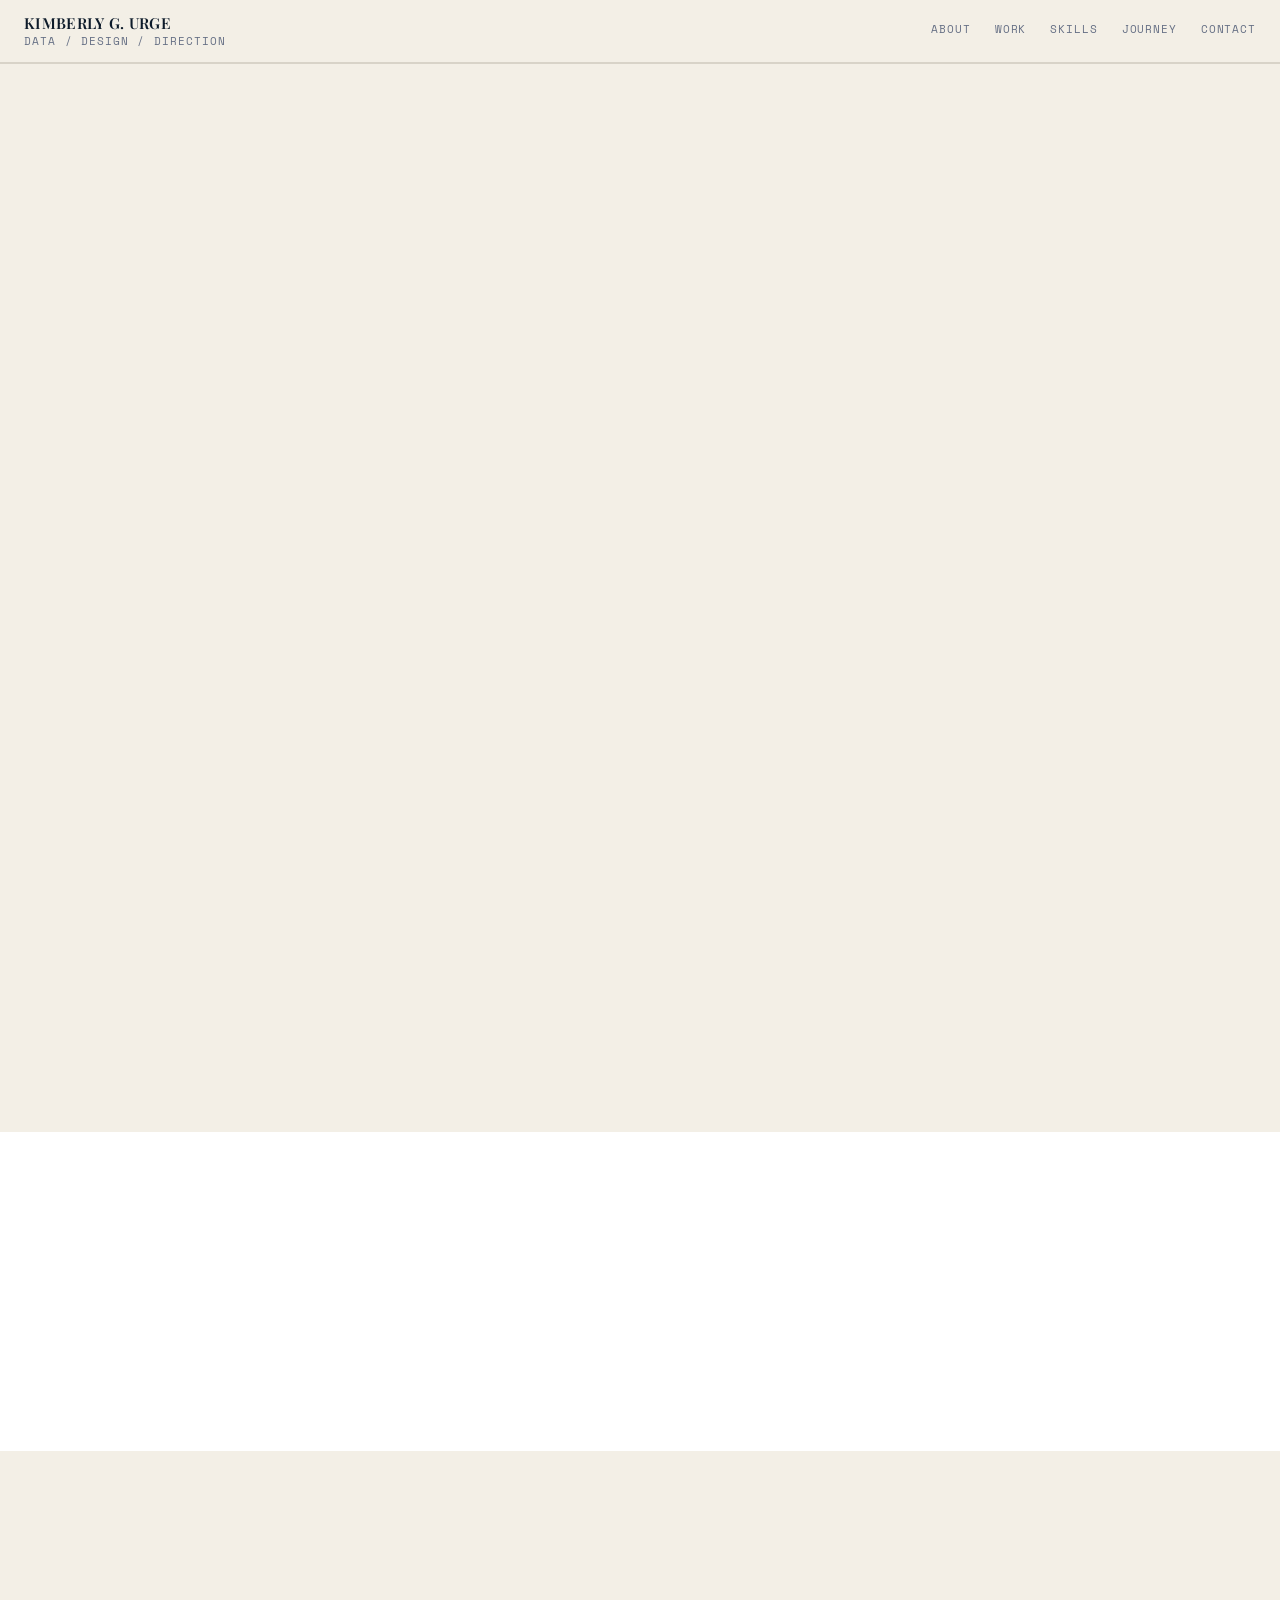
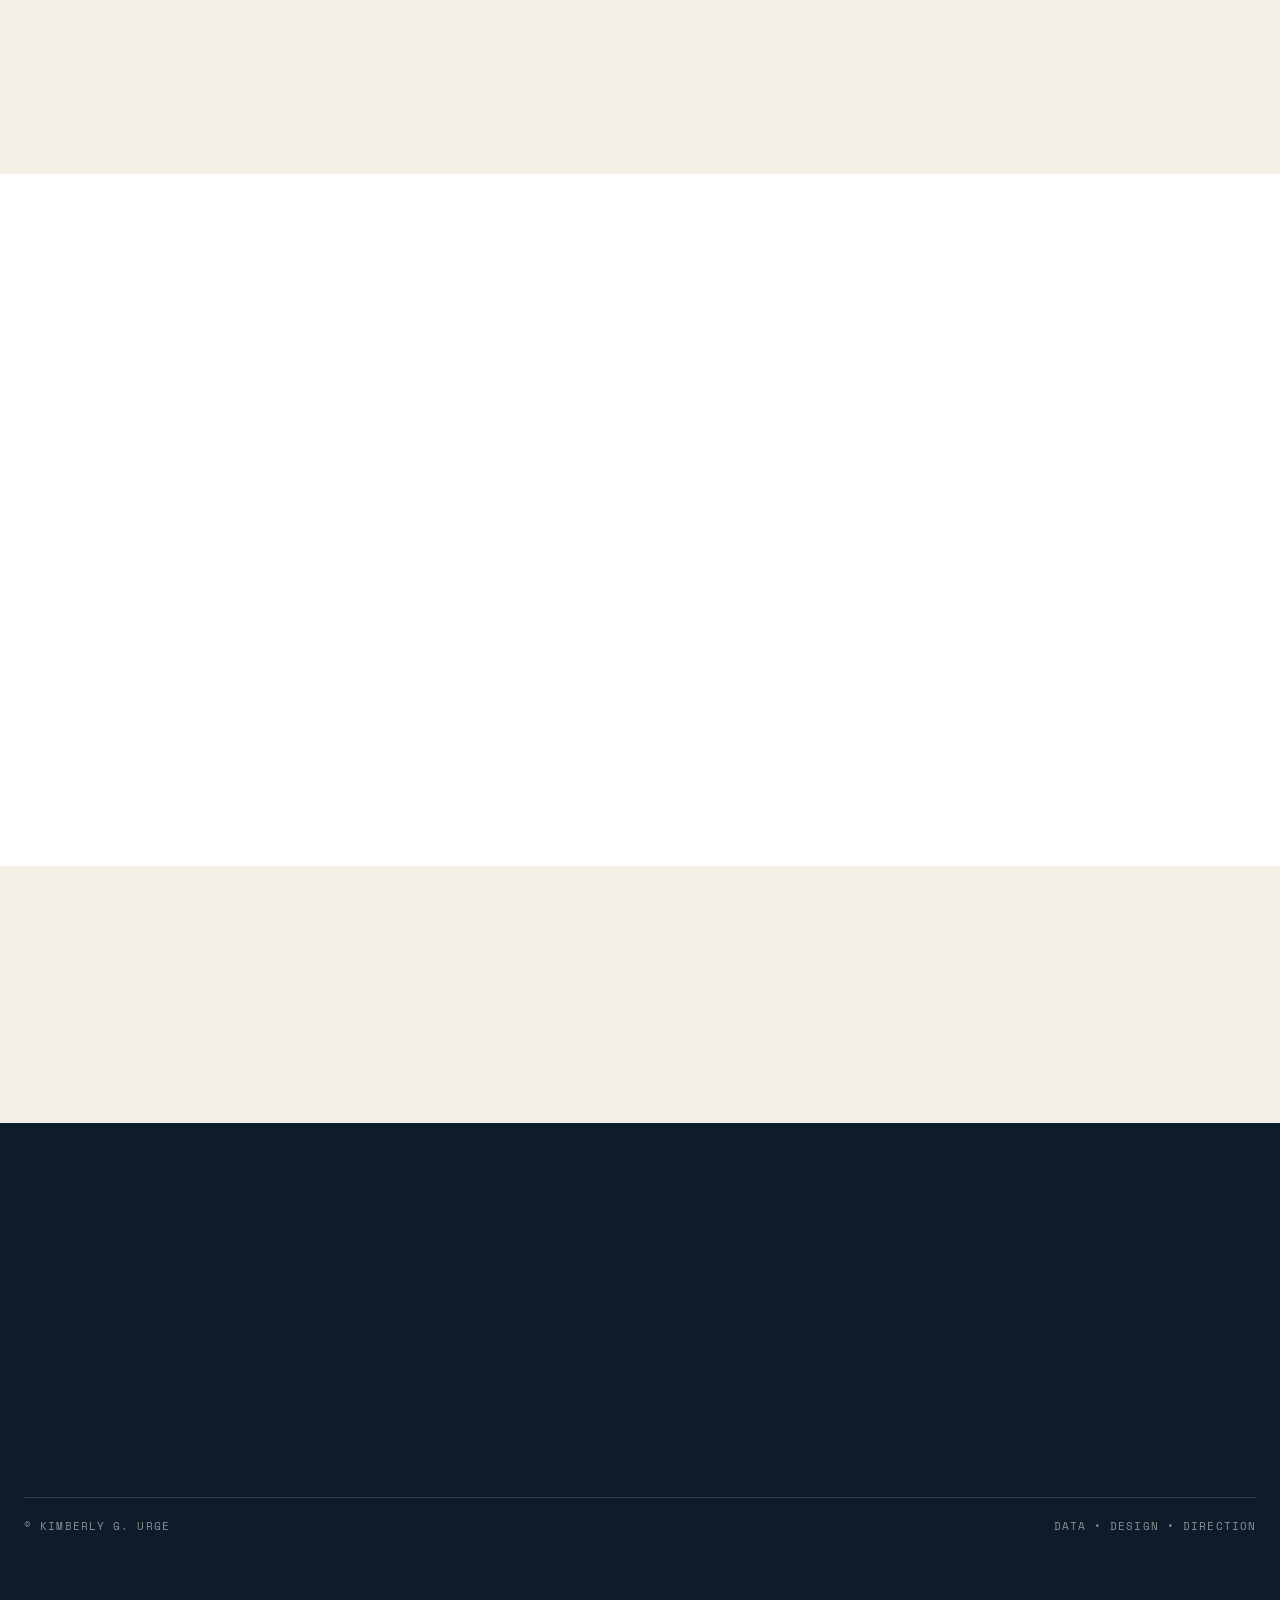
==== index.html @ e34c3b34 "more defined work" ====
<!DOCTYPE html>
<html lang="en">
<head>
<meta charset="UTF-8">
<meta name="viewport" content="width=device-width, initial-scale=1.0">
<title>Kimberly G. Urge — Data, Design & Direction</title>
<meta name="description" content="Kimberly G. Urge — BSIT, Business Analytics. Data, Design & Direction.">

<link rel="preconnect" href="https://fonts.googleapis.com">
<link rel="preconnect" href="https://fonts.gstatic.com" crossorigin>
<link href="https://fonts.googleapis.com/css2?family=Playfair+Display:ital,wght@0,400;0,500;0,600;0,700;1,500&family=Cormorant+Garamond:ital,wght@0,400;0,500;1,400&family=Inter:wght@300;400;500;600&family=Space+Mono:wght@400;700&display=swap" rel="stylesheet">

<link rel="stylesheet" href="style.css">
</head>
<body>

<a href="#main" class="skip-link">Skip to content</a>

<!-- ============ NAV ============ -->
<header class="site-header" id="siteHeader">
  <div class="header-inner">
    <a href="#hero" class="brand-block">
      <span class="brand-name">KIMBERLY G. URGE</span>
      <span class="brand-tag mono-label">DATA / DESIGN / DIRECTION</span>
    </a>

    <nav class="desktop-nav" aria-label="Primary">
      <a href="#about">ABOUT</a>
      <a href="#work">WORK</a>
      <a href="#skills">SKILLS</a>
      <a href="#journey">JOURNEY</a>
      <a href="#contact">CONTACT</a>
    </nav>

    <button class="nav-toggle" id="navToggle" aria-expanded="false" aria-controls="mobileNav" aria-label="Toggle menu">
      <span></span><span></span><span></span>
    </button>
  </div>

  <div class="mobile-nav" id="mobileNav">
    <a href="#about">About</a>
    <a href="#work">Work</a>
    <a href="#skills">Skills</a>
    <a href="#journey">Journey</a>
    <a href="#contact">Contact</a>
  </div>
</header>

<main id="main">

  <!-- ============ HERO ============ -->
  <section class="hero" id="hero">
    <div class="wrap hero-grid">
      <div class="hero-copy reveal">
        <h1 class="hero-title">
          DATA<br>
          DESIGN<br>
          &amp; DIRECTION
        </h1>
        <p class="hero-statement">
          Building insights, experiences, and solutions through data, design, and direction.
        </p>
        <div class="hero-meta">
          <span class="mono-label">BSIT / BUSINESS ANALYTICS</span>
          <span class="dot-sep">•</span>
          <span class="mono-label">2026</span>
        </div>
      </div>

      <div class="hero-photo reveal">
        <div class="photo-frame">
          <img src="https://via.placeholder.com/560x680/D8D3C8/1B365D?text=%5BYOUR+PHOTO%5D" alt="Portrait of Kimberly G. Urge">
        </div>
        <p class="caption">KIMBERLY / 4TH YEAR / 2026</p>
      </div>
    </div>
  </section>

  <!-- ============ ABOUT ============ -->
  <section class="section" id="about">
    <div class="wrap">
      <p class="section-label reveal">01 / A LITTLE ABOUT ME</p>
      <h2 class="section-title reveal">DATA ↔ DESIGN ↔ PEOPLE</h2>

      <div class="about-grid">
        <p class="statement reveal">
          I'm a fourth-year BSIT student specializing in Business Analytics —
          someone who's just as comfortable in a spreadsheet as in a design file,
          and just as comfortable presenting to a room as coordinating a team.
        </p>

        <div class="about-body reveal">
          <p>
            I enjoy working in the space between data, design, and people — pulling
            insight out of information, shaping it into something usable, and helping
            a team actually get it done. I'm not the deepest developer in the room,
            but I can understand a problem, work with the data behind it, design the
            experience around it, and help lead a team toward a solution.
          </p>
          <p>My interests span:</p>
          <ul class="interest-list">
            <li>Data Analytics</li>
            <li>Business Intelligence</li>
            <li>Data Visualization</li>
            <li>UI/UX</li>
            <li>Information Systems</li>
            <li>GIS</li>
            <li>Research</li>
            <li>Presentations</li>
            <li>Documentation</li>
            <li>Team Leadership</li>
            <li>Project Coordination</li>
          </ul>
        </div>
      </div>
    </div>
  </section>

  <!-- ============ APPROACH — HORIZONTAL ROAD ============ -->
  <section class="section section--tint" id="approach">
    <div class="wrap">
      <p class="section-label reveal">MY APPROACH</p>
      <h2 class="section-title section-title--sm reveal">HOW A PROJECT MOVES FORWARD</h2>

      <ol class="road reveal" aria-label="My approach, from data to direction">
        <li class="road-node">
          <span class="road-dot"></span>
          <span class="road-label mono-label">DATA</span>
        </li>
        <li class="road-node">
          <span class="road-dot"></span>
          <span class="road-label mono-label">ANALYZE</span>
        </li>
        <li class="road-node">
          <span class="road-dot"></span>
          <span class="road-label mono-label">DESIGN</span>
        </li>
        <li class="road-node">
          <span class="road-dot"></span>
          <span class="road-label mono-label">COMMUNICATE</span>
        </li>
        <li class="road-node">
          <span class="road-dot"></span>
          <span class="road-label mono-label">DIRECTION</span>
        </li>
      </ol>
    </div>
  </section>

  <!-- ============ SELECTED WORK ============ -->
  <section class="section" id="work">
    <div class="wrap">
      <p class="section-label reveal">02 / SELECTED WORK</p>
      <h2 class="section-title reveal">RECENT PROJECTS</h2>

      <div class="project-grid" id="projectGrid">
        <!-- populated by script.js -->
      </div>

      <div class="see-more-wrap reveal">
        <button class="text-btn" id="seeMoreBtn" type="button">SEE MORE WORK →</button>
      </div>
    </div>
  </section>

  <!-- ============ SKILLS ============ -->
  <section class="section section--tint" id="skills">
    <div class="wrap">
      <p class="section-label reveal">03 / CAPABILITIES</p>
      <h2 class="section-title reveal">WHAT I BRING TO A PROJECT</h2>

      <div class="skills-grid">
        <div class="skill-col reveal">
          <h4>DATA ANALYTICS</h4><hr>
          <ul>
            <li>Data Analysis</li><li>Data Cleaning</li><li>Data Visualization</li>
            <li>Business Intelligence</li><li>Dashboard Development</li>
            <li>Exploratory Data Analysis</li><li>Data Interpretation</li>
            <li>Excel / Google Sheets</li><li>Power BI</li><li>Python</li><li>SQL</li>
            <li>Basic Statistical Analysis</li>
          </ul>
        </div>

        <div class="skill-col reveal">
          <h4>UI / UX</h4><hr>
          <ul>
            <li>Wireframing</li><li>Prototyping</li><li>User Flows</li>
            <li>Information Architecture</li><li>Interface Design</li>
            <li>Figma</li><li>Usability Thinking</li><li>Dashboard / UI Design</li>
          </ul>
        </div>

        <div class="skill-col reveal">
          <h4>DOCUMENTATION &amp; PRESENTATION</h4><hr>
          <ul>
            <li>Technical Documentation</li><li>Research Documentation</li>
            <li>Project Documentation</li><li>Academic Papers</li>
            <li>Presentation Design</li><li>Data Storytelling</li>
            <li>Report Preparation</li><li>Technical Writing</li>
          </ul>
        </div>

        <div class="skill-col reveal">
          <h4>LEADERSHIP &amp; COLLABORATION</h4><hr>
          <ul>
            <li>Team Leadership</li><li>Project Coordination</li>
            <li>Task Management</li><li>Team Communication</li>
            <li>Collaboration</li><li>Adaptability</li>
            <li>Problem Solving</li><li>Stakeholder Communication</li>
          </ul>
        </div>

        <div class="skill-col reveal">
          <h4>DEVELOPMENT</h4><hr>
          <ul>
            <li>HTML</li><li>CSS</li><li>JavaScript</li>
            <li>Java</li><li>PHP</li><li>MySQL</li><li>Git</li>
          </ul>
        </div>
      </div>
    </div>
  </section>

  <!-- ============ JOURNEY ============ -->
  <section class="section" id="journey">
    <div class="wrap">
      <p class="section-label reveal">04 / JOURNEY</p>
      <h2 class="section-title reveal">HOW I GOT HERE</h2>

      <ol class="timeline" id="timelineList">
        <!-- populated by script.js, most recent first -->
      </ol>
    </div>
  </section>

  <!-- ============ CONTACT ============ -->
  <section class="section section--navy" id="contact">
    <div class="wrap contact-wrap">
      <h2 class="contact-title reveal">LET'S TURN IDEAS<br>INTO SOMETHING USEFUL.</h2>

      <div class="contact-grid reveal">
        <div>
          <p class="contact-name">KIMBERLY G. URGE</p>
          <p class="mono-label">BSIT — BUSINESS ANALYTICS</p>
        </div>
        <div class="contact-links">
          <a href="mailto:[EMAIL]">EMAIL →</a>
          <a href="[GITHUB URL]">GITHUB →</a>
          <a href="[LINKEDIN URL]">LINKEDIN →</a>
        </div>
      </div>

      <div class="footer-bottom">
        <p class="mono-label">© <span id="year"></span> KIMBERLY G. URGE</p>
        <p class="mono-label">DATA • DESIGN • DIRECTION</p>
      </div>
    </div>
  </section>

</main>

<!-- ============ PROJECT CAROUSEL OVERLAY ============ -->
<div class="overlay" id="carouselOverlay" aria-hidden="true">
  <div class="overlay-panel carousel-panel" role="dialog" aria-modal="true" aria-label="More projects">
    <button class="overlay-close" id="carouselClose" aria-label="Close">✕</button>

    <p class="mono-label carousel-index" id="carouselIndex">01 / 01</p>

    <div class="carousel-image">
      <img id="carouselImg" src="" alt="">
    </div>

    <div class="carousel-info">
      <p class="mono-label" id="carouselYear"></p>
      <h3 id="carouselTitle"></h3>
      <p class="project-cat" id="carouselCat"></p>
      <p class="project-desc" id="carouselDesc"></p>
      <button class="text-btn" id="carouselDetailsBtn" type="button">VIEW DETAILS →</button>
    </div>

    <div class="carousel-nav">
      <button id="carouselPrev" aria-label="Previous project">←</button>
      <button id="carouselNext" aria-label="Next project">→</button>
    </div>
  </div>
</div>

<!-- ============ PROJECT DETAIL MODAL ============ -->
<div class="overlay" id="projectModal" aria-hidden="true">
  <div class="overlay-panel modal-panel" role="dialog" aria-modal="true" aria-labelledby="modalTitle">
    <button class="overlay-close" id="modalClose" aria-label="Close">✕</button>

    <div class="modal-media">
      <img id="modalImg" src="" alt="">
    </div>

    <div class="modal-body">
      <p class="mono-label" id="modalMeta"></p>
      <h3 id="modalTitle"></h3>
      <p class="project-cat" id="modalCat"></p>

      <div class="modal-section">
        <p class="mono-label">OVERVIEW</p>
        <p id="modalOverview"></p>
      </div>
      <div class="modal-section">
        <p class="mono-label">MY ROLE</p>
        <p id="modalRole"></p>
      </div>
      <div class="modal-section">
        <p class="mono-label">PROBLEM</p>
        <p id="modalProblem"></p>
      </div>
      <div class="modal-section">
        <p class="mono-label">APPROACH</p>
        <p id="modalApproach"></p>
      </div>
      <div class="modal-section">
        <p class="mono-label">TOOLS</p>
        <p id="modalTools"></p>
      </div>
      <div class="modal-section">
        <p class="mono-label">OUTPUT</p>
        <p id="modalOutput"></p>
      </div>
      <div class="modal-section">
        <p class="mono-label">LEARNINGS</p>
        <p id="modalLearning"></p>
      </div>
    </div>
  </div>
</div>

<script src="script.js"></script>
</body>
</html>
---- style.css ----
/* =========================================================
   Kimberly G. Urge — Data, Design & Direction
   Contained editorial layout — max-width, no full-bleed
   ========================================================= */

:root {
  --cream: #F3EFE6;
  --navy: #0D1B2A;
  --navy-2: #1B365D;
  --gray: #667085;
  --white: #FFFFFF;
  --border: #D8D3C8;

  --maxw: 1280px;

  --font-display: "Playfair Display", serif;
  --font-serif: "Cormorant Garamond", serif;
  --font-body: "Inter", sans-serif;
  --font-mono: "Space Mono", monospace;
}

* { box-sizing: border-box; margin: 0; padding: 0; }
html { scroll-behavior: smooth; }
body {
  background: var(--cream);
  color: var(--navy);
  font-family: var(--font-body);
  font-weight: 300;
  line-height: 1.6;
  overflow-x: hidden; /* safety net against any accidental overflow */
}
img { max-width: 100%; display: block; }
a { color: inherit; text-decoration: none; }
ul, ol { list-style: none; }
button { font-family: inherit; cursor: pointer; background: none; border: none; color: inherit; }

.wrap {
  max-width: var(--maxw);
  margin: 0 auto;
  padding: 0 1.5rem;
}

.skip-link {
  position: absolute; left: -999px; top: 0;
  background: var(--navy); color: var(--cream);
  padding: 10px 16px; z-index: 300; font-family: var(--font-mono); font-size: 12px;
}
.skip-link:focus { left: 16px; top: 16px; }

.mono-label {
  font-family: var(--font-mono);
  font-size: 11px;
  letter-spacing: 0.1em;
  text-transform: uppercase;
  color: var(--gray);
}

/* ---------- Header ---------- */
.site-header {
  position: sticky; top: 0; z-index: 100;
  background: rgba(243, 239, 230, 0.9);
  backdrop-filter: blur(6px);
  border-bottom: 1px solid var(--border);
}
.header-inner {
  max-width: var(--maxw); margin: 0 auto;
  display: flex; align-items: center; justify-content: space-between;
  padding: 0.9rem 1.5rem;
}
.brand-block { display: flex; flex-direction: column; line-height: 1.2; }
.brand-name { font-family: var(--font-display); font-weight: 600; font-size: 0.95rem; letter-spacing: 0.02em; }
.brand-tag { margin-top: 2px; }

.desktop-nav { display: none; gap: 1.5rem; }
.desktop-nav a {
  font-family: var(--font-mono); font-size: 11px;
  text-transform: uppercase; letter-spacing: 0.08em;
  color: var(--gray); position: relative; padding-bottom: 2px;
}
.desktop-nav a:hover { color: var(--navy); }
.desktop-nav a::after {
  content: ""; position: absolute; left: 0; bottom: -3px;
  width: 0; height: 1px; background: var(--navy-2);
  transition: width 250ms ease;
}
.desktop-nav a:hover::after { width: 100%; }

.nav-toggle {
  width: 28px; height: 20px;
  display: flex; flex-direction: column; justify-content: space-between;
}
.nav-toggle span {
  display: block; width: 100%; height: 1px; background: var(--navy);
  transition: transform 300ms ease, opacity 300ms ease;
}
.nav-toggle[aria-expanded="true"] span:nth-child(1) { transform: translateY(9px) rotate(45deg); }
.nav-toggle[aria-expanded="true"] span:nth-child(2) { opacity: 0; }
.nav-toggle[aria-expanded="true"] span:nth-child(3) { transform: translateY(-9px) rotate(-45deg); }

.mobile-nav {
  max-height: 0; overflow: hidden;
  transition: max-height 300ms ease;
  border-top: 1px solid var(--border);
}
.mobile-nav.is-open { max-height: 300px; }
.mobile-nav a {
  display: block; padding: 0.8rem 1.5rem;
  font-family: var(--font-mono); font-size: 12px;
  text-transform: uppercase; letter-spacing: 0.08em;
  border-bottom: 1px solid var(--border);
  color: var(--navy-2);
}
@media (min-width: 860px) {
  .desktop-nav { display: flex; }
  .nav-toggle { display: none; }
}

/* ---------- Hero (contained, not full-viewport) ---------- */
.hero { padding: 4rem 0 3rem; }
.hero-grid {
  display: grid; grid-template-columns: 1fr; gap: 2.5rem; align-items: center;
}
.hero-title {
  font-family: var(--font-display); font-weight: 700;
  font-size: clamp(2.5rem, 7vw, 4.25rem);
  line-height: 1.02; text-transform: uppercase;
}
.hero-statement {
  font-family: var(--font-serif); font-style: italic; color: var(--navy-2);
  font-size: clamp(1.1rem, 2.2vw, 1.4rem);
  max-width: 34rem; margin: 1.5rem 0 1.5rem;
}
.hero-meta { display: flex; align-items: center; gap: 0.6rem; }
.dot-sep { color: var(--border); }

.hero-photo { justify-self: center; }
.photo-frame {
  border: 1px solid var(--border);
  aspect-ratio: 4/5; max-width: 280px; overflow: hidden; background: var(--white);
}
.photo-frame img { width: 100%; height: 100%; object-fit: cover; filter: grayscale(80%) contrast(1.05); }
.caption {
  font-family: var(--font-mono); font-size: 10px; letter-spacing: 0.08em;
  text-transform: uppercase; color: var(--gray); margin-top: 0.5rem; text-align: center;
}
@media (min-width: 860px) {
  .hero-grid { grid-template-columns: 1.5fr 1fr; }
}

/* ---------- Section shell (contained) ---------- */
.section { padding: 4.5rem 0; }
.section--tint { background: var(--white); }
.section--navy { background: var(--navy); color: var(--cream); }
.section--navy .mono-label { color: rgba(243,239,230,0.55); }

.section-label { font-family: var(--font-mono); font-size: 11px; letter-spacing: 0.1em; color: var(--navy-2); text-transform: uppercase; margin-bottom: 0.75rem; }
.section-title {
  font-family: var(--font-display); font-weight: 700;
  font-size: clamp(1.75rem, 3.6vw, 2.5rem); text-transform: uppercase; line-height: 1.1;
  margin-bottom: 2.5rem;
}
.section-title--sm { margin-bottom: 3.5rem; }

/* ---------- About ---------- */
.about-grid { display: grid; grid-template-columns: 1fr; gap: 2.5rem; }
.statement {
  font-family: var(--font-serif); font-style: italic; color: var(--navy-2);
  font-size: clamp(1.15rem, 2.4vw, 1.5rem); line-height: 1.4;
}
.about-body p { font-size: 0.95rem; margin-bottom: 1rem; color: var(--navy); }
.interest-list { display: grid; grid-template-columns: 1fr 1fr; gap: 0.4rem 1rem; margin-top: 0.5rem; }
.interest-list li { font-size: 0.88rem; position: relative; padding-left: 1rem; }
.interest-list li::before { content: "—"; position: absolute; left: 0; color: var(--navy-2); }
@media (min-width: 860px) { .about-grid { grid-template-columns: 1fr 1fr; gap: 3.5rem; } }

/* ---------- Approach: horizontal road ---------- */
.road {
  position: relative;
  display: flex;
  justify-content: space-between;
  gap: 0.5rem;
}
.road::before {
  content: "";
  position: absolute;
  top: 9px; left: 0; right: 0;
  height: 1px;
  background: var(--border);
}
.road-node {
  position: relative;
  z-index: 1;
  display: flex;
  flex-direction: column;
  align-items: center;
  gap: 0.6rem;
  flex: 1;
  text-align: center;
}
.road-dot {
  width: 18px; height: 18px; border-radius: 50%;
  background: var(--white);
  border: 1px solid var(--navy-2);
}
.road-label { white-space: nowrap; }

@media (max-width: 700px) {
  .road { flex-direction: column; align-items: flex-start; gap: 1.5rem; }
  .road::before { top: 0; bottom: 0; left: 9px; right: auto; width: 1px; height: auto; }
  .road-node { flex-direction: row; align-items: center; text-align: left; }
}

/* ---------- Projects ---------- */
.project-grid { display: grid; grid-template-columns: 1fr; gap: 2.25rem; }
.project-card { cursor: pointer; border: none; text-align: left; }
.project-image { display: block; overflow: hidden; border: 1px solid var(--border); background: var(--white); aspect-ratio: 4/3; }
.project-image img { width: 100%; height: 100%; object-fit: cover; transition: transform 450ms ease; filter: grayscale(15%); }
.project-card:hover .project-image img { transform: scale(1.03); }
.project-info { padding-top: 0.9rem; }
.project-info h3 { font-family: var(--font-display); font-size: 1.25rem; text-transform: uppercase; margin: 0.3rem 0 0.15rem; }
.project-cat { font-family: var(--font-mono); font-size: 10.5px; color: var(--navy-2); text-transform: uppercase; letter-spacing: 0.06em; }
.project-desc { font-size: 0.85rem; color: var(--gray); margin: 0.4rem 0; }
.project-role { font-size: 0.8rem; color: var(--gray); }

.text-btn {
  font-family: var(--font-mono); font-size: 12px; text-transform: uppercase; letter-spacing: 0.08em;
  border-bottom: 1px solid var(--navy-2); padding-bottom: 3px;
}
.section--navy .text-btn { border-color: var(--cream); }
.see-more-wrap { margin-top: 2.5rem; text-align: center; }

@media (min-width: 700px) { .project-grid { grid-template-columns: 1fr 1fr; } }
@media (min-width: 1050px) { .project-grid { grid-template-columns: repeat(4, 1fr); } }

/* ---------- Skills ---------- */
.skills-grid { display: grid; grid-template-columns: 1fr; gap: 2.25rem; }
.skill-col h4 { font-family: var(--font-mono); font-size: 11.5px; letter-spacing: 0.1em; color: var(--navy-2); margin-bottom: 0.5rem; }
.skill-col hr { border: none; border-top: 1px solid var(--border); margin-bottom: 0.9rem; }
.skill-col li { padding: 0.3rem 0; font-size: 0.9rem; }
@media (min-width: 700px) { .skills-grid { grid-template-columns: 1fr 1fr; } }
@media (min-width: 1050px) { .skills-grid { grid-template-columns: repeat(5, 1fr); } }

/* ---------- Journey timeline ---------- */
.timeline { display: flex; flex-direction: column; }
.timeline-item {
  display: grid; grid-template-columns: 70px 90px 1fr;
  gap: 1rem; align-items: baseline;
  padding: 1.1rem 0; border-bottom: 1px solid var(--border);
}
.timeline-item h4 { font-family: var(--font-display); font-size: 1.05rem; text-transform: uppercase; }
.timeline-item p.role-desc { color: var(--gray); font-size: 0.85rem; margin-top: 0.15rem; }
@media (max-width: 560px) {
  .timeline-item { grid-template-columns: 1fr; gap: 0.25rem; }
}

/* ---------- Contact ---------- */
.contact-wrap { padding-top: 1rem; padding-bottom: 1rem; }
.contact-title {
  font-family: var(--font-display); font-weight: 700;
  font-size: clamp(1.9rem, 5vw, 3.25rem); text-transform: uppercase; line-height: 1.05;
  margin-bottom: 2.5rem;
}
.contact-grid { display: grid; grid-template-columns: 1fr; gap: 1.75rem; margin-bottom: 3rem; }
.contact-name { font-family: var(--font-serif); font-style: italic; font-size: 1.35rem; }
.contact-links { display: flex; flex-direction: column; gap: 0.6rem; font-family: var(--font-mono); font-size: 0.9rem; text-transform: uppercase; letter-spacing: 0.05em; }
.contact-links a:hover { opacity: 0.75; }
.footer-bottom { display: flex; flex-wrap: wrap; justify-content: space-between; gap: 0.5rem; padding-top: 1.25rem; border-top: 1px solid rgba(243,239,230,0.15); }
@media (min-width: 700px) { .contact-grid { grid-template-columns: 1fr 1fr; align-items: end; } }

/* ---------- Overlays (carousel + modal) ---------- */
.overlay {
  position: fixed; inset: 0; z-index: 200;
  background: rgba(13, 27, 42, 0.72);
  display: flex; align-items: center; justify-content: center;
  padding: 1.5rem;
  opacity: 0; pointer-events: none;
  transition: opacity 250ms ease;
}
.overlay.is-open { opacity: 1; pointer-events: auto; }

.overlay-panel {
  background: var(--cream);
  border: 1px solid var(--border);
  max-width: 780px; width: 100%;
  max-height: 90vh; overflow-y: auto;
  position: relative;
  padding: 2.5rem 2rem 2rem;
}
.overlay-close {
  position: absolute; top: 1rem; right: 1rem;
  width: 32px; height: 32px;
  font-size: 14px; color: var(--navy);
  border: 1px solid var(--border); border-radius: 50%;
}

/* Carousel */
.carousel-index { text-align: center; margin-bottom: 1rem; }
.carousel-image { border: 1px solid var(--border); aspect-ratio: 16/10; overflow: hidden; margin-bottom: 1.25rem; }
.carousel-image img { width: 100%; height: 100%; object-fit: cover; }
.carousel-info h3 { font-family: var(--font-display); font-size: 1.5rem; text-transform: uppercase; margin: 0.4rem 0 0.2rem; }
.carousel-nav { display: flex; justify-content: space-between; margin-top: 1.5rem; }
.carousel-nav button { font-size: 1.25rem; color: var(--navy-2); width: 40px; height: 40px; border: 1px solid var(--border); border-radius: 50%; }
.carousel-nav button:hover { background: var(--white); }

/* Project detail modal */
.modal-media { border: 1px solid var(--border); aspect-ratio: 16/9; overflow: hidden; margin-bottom: 1.5rem; }
.modal-media img { width: 100%; height: 100%; object-fit: cover; }
.modal-body h3 { font-family: var(--font-display); font-size: 1.75rem; text-transform: uppercase; margin: 0.4rem 0 0.2rem; }
.modal-section { margin-top: 1.25rem; padding-top: 1rem; border-top: 1px solid var(--border); }
.modal-section p:last-child { font-size: 0.92rem; margin-top: 0.35rem; color: var(--navy); }

/* ---------- Reveal animation ---------- */
.reveal { opacity: 0; transform: translateY(16px); transition: opacity 600ms ease, transform 600ms ease; }
.reveal.is-visible { opacity: 1; transform: translateY(0); }

@media (prefers-reduced-motion: reduce) {
  html { scroll-behavior: auto; }
  .reveal { opacity: 1; transform: none; transition: none; }
}
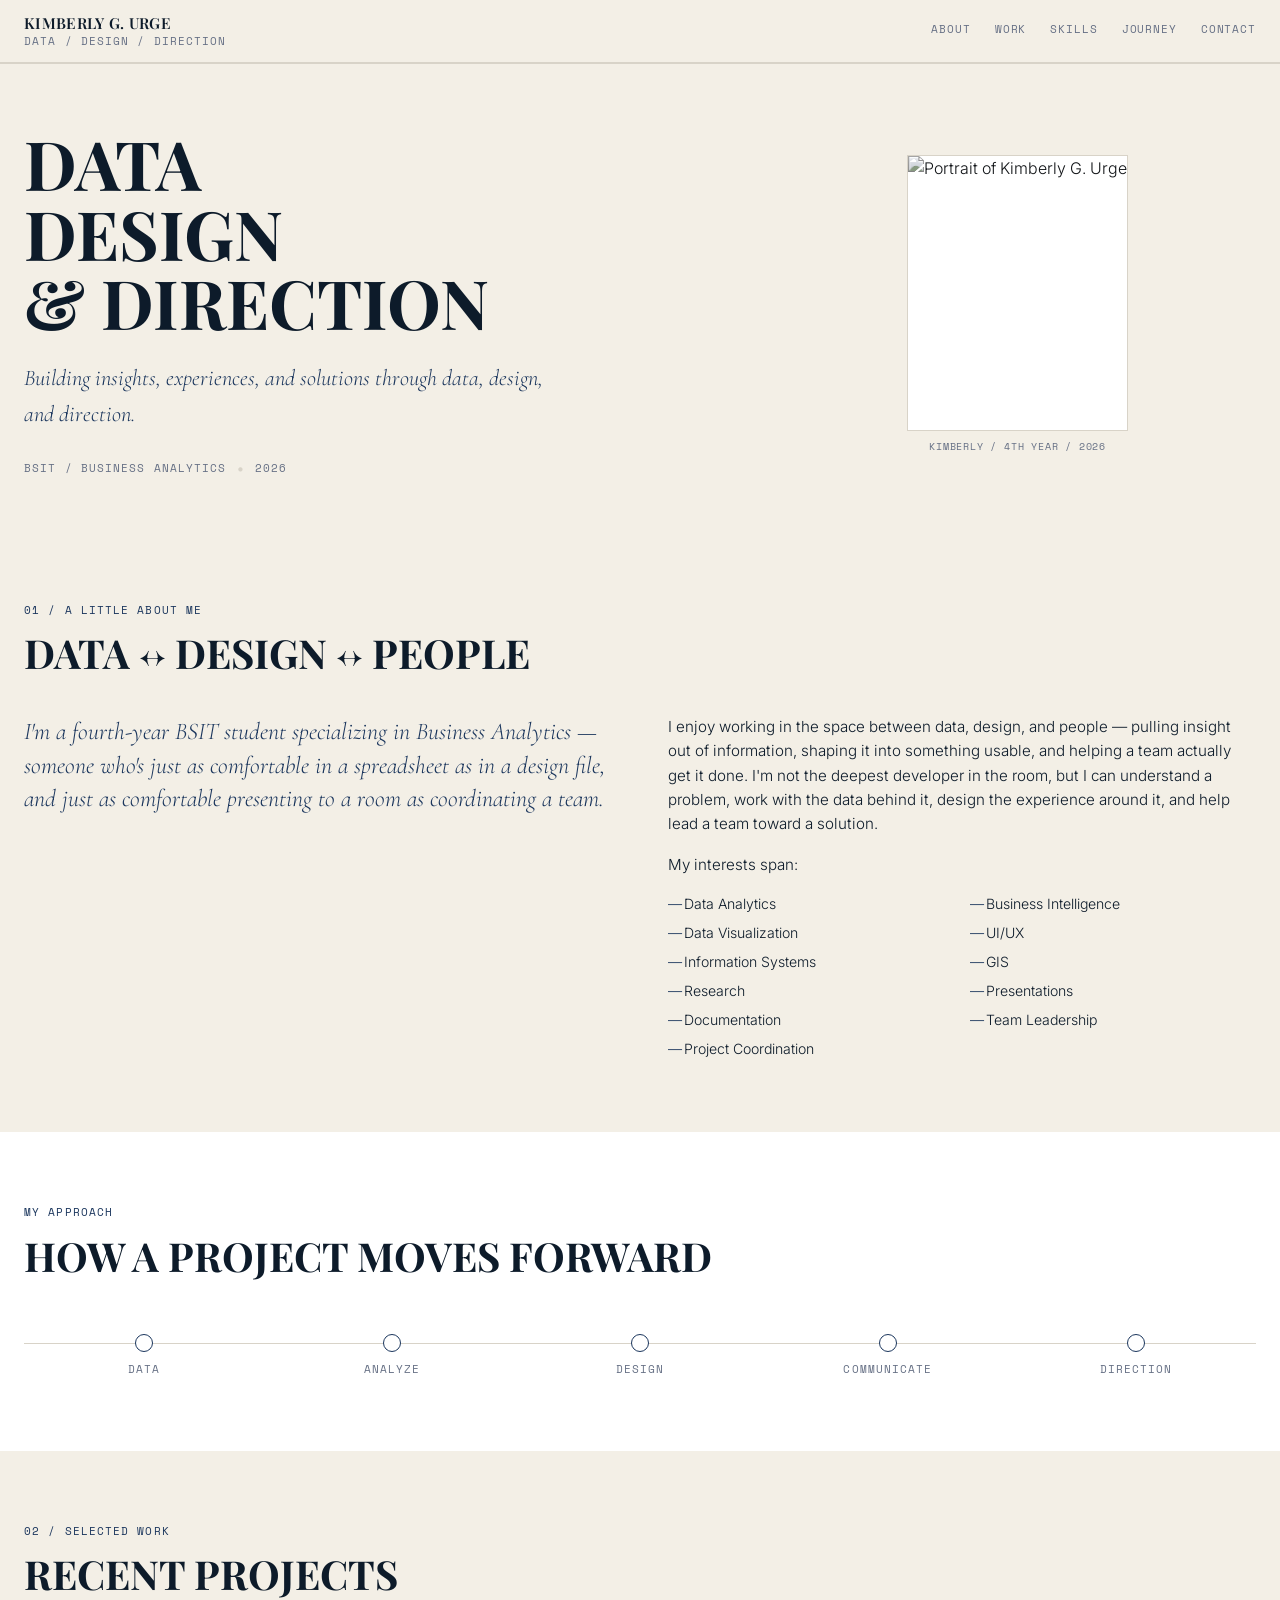
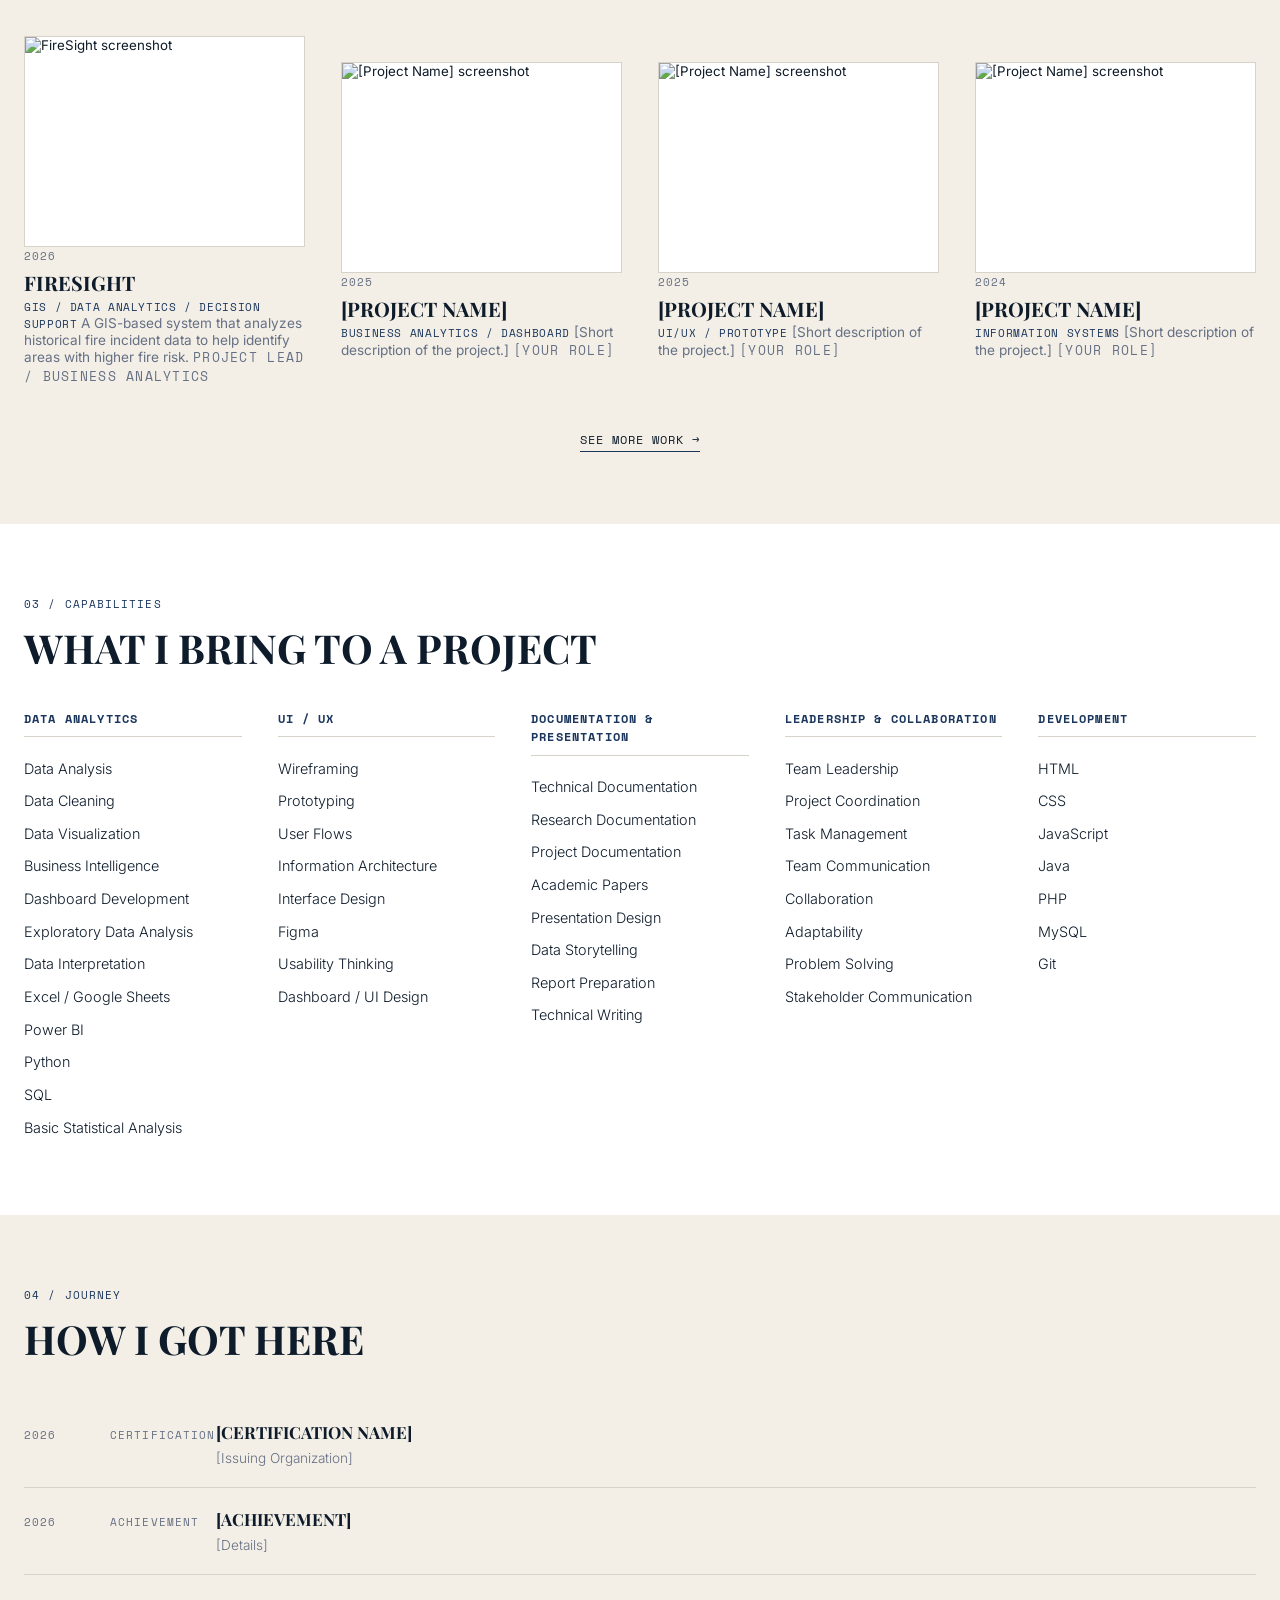
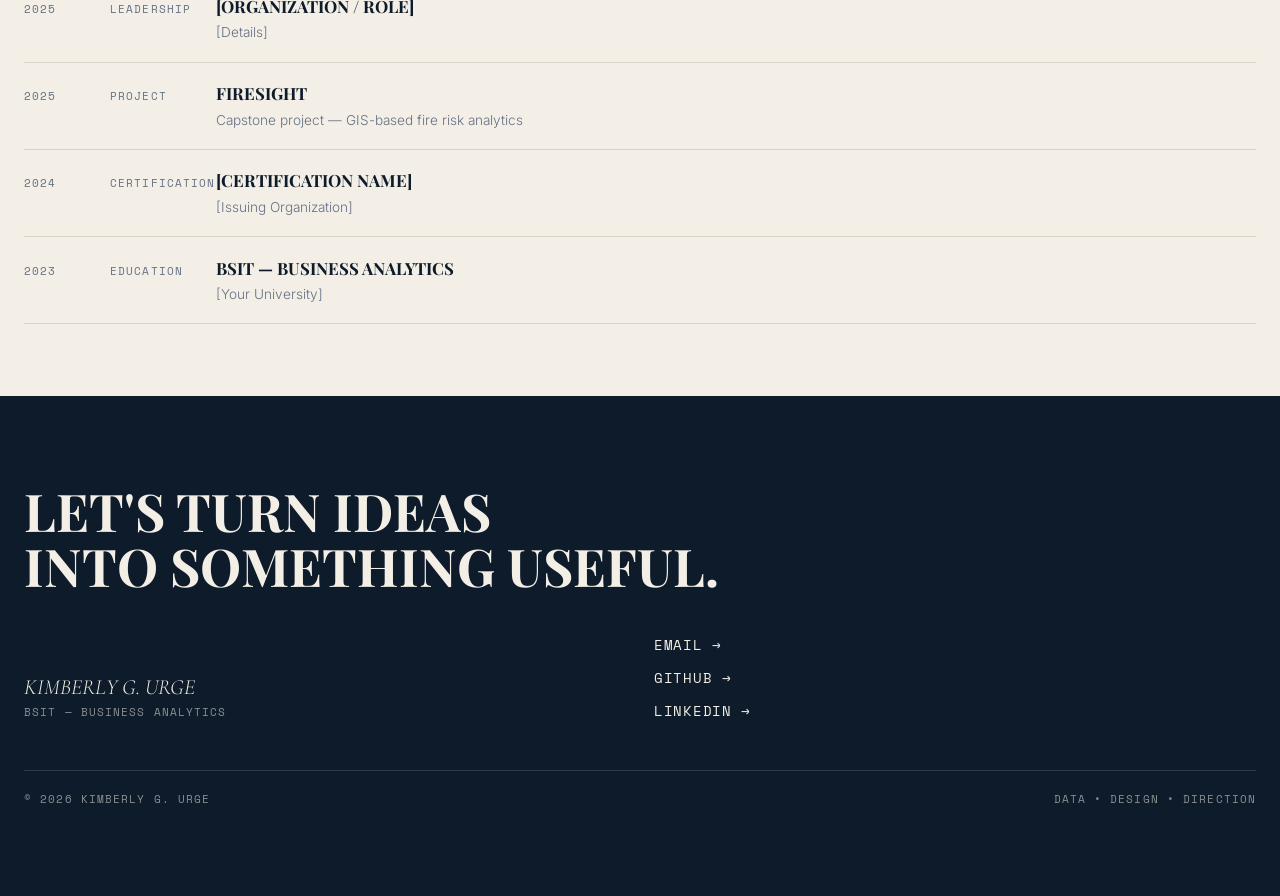
==== commit 61d80e00: "more defined work" ====
--- a/index.html
+++ b/index.html
@@ -244,9 +244,9 @@
           <p class="mono-label">BSIT — BUSINESS ANALYTICS</p>
         </div>
         <div class="contact-links">
-          <a href="mailto:[EMAIL]">EMAIL →</a>
-          <a href="[GITHUB URL]">GITHUB →</a>
-          <a href="[LINKEDIN URL]">LINKEDIN →</a>
+          <a href="mailto:kimberlyurgeee@gmail.com">EMAIL →</a>
+          <a href="https://github.com/kimeyahguia">GITHUB →</a>
+          <a href="www.linkedin.com/in/kimberly-urge">LINKEDIN →</a>
         </div>
       </div>
 
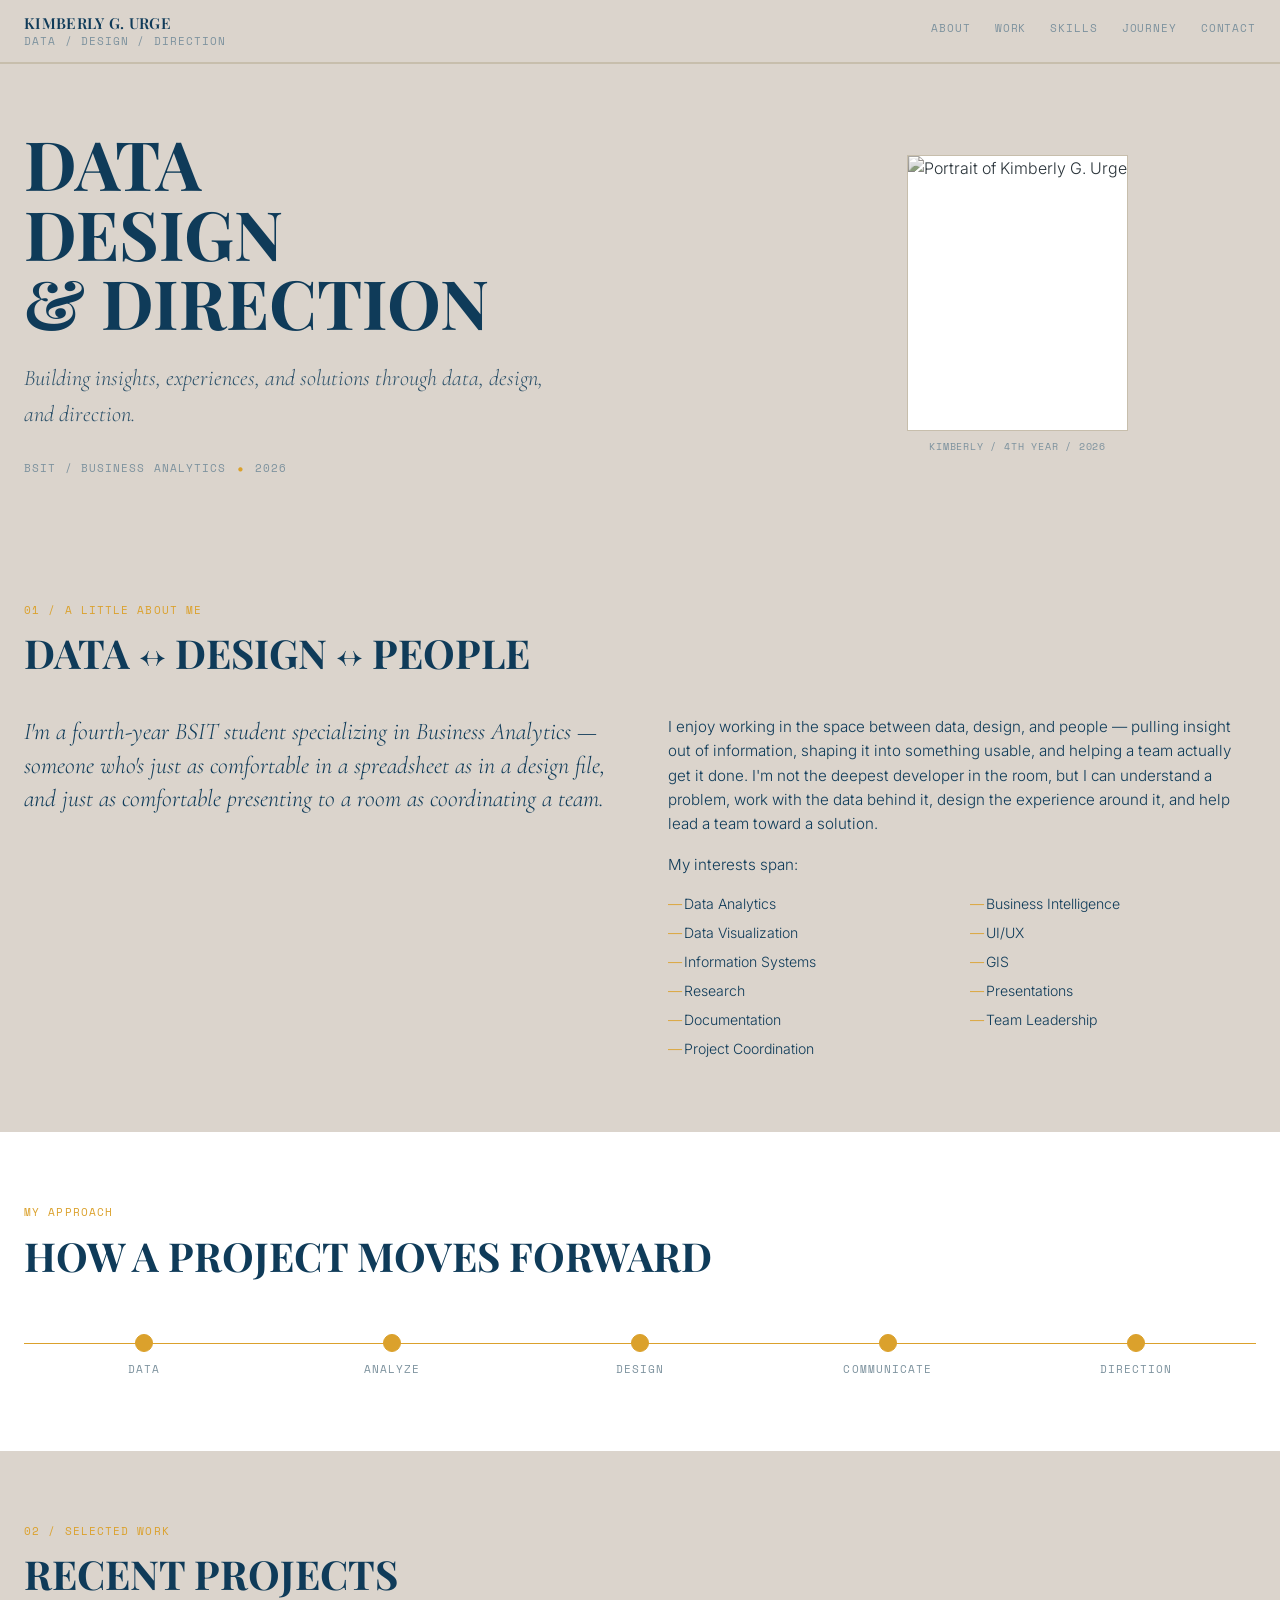
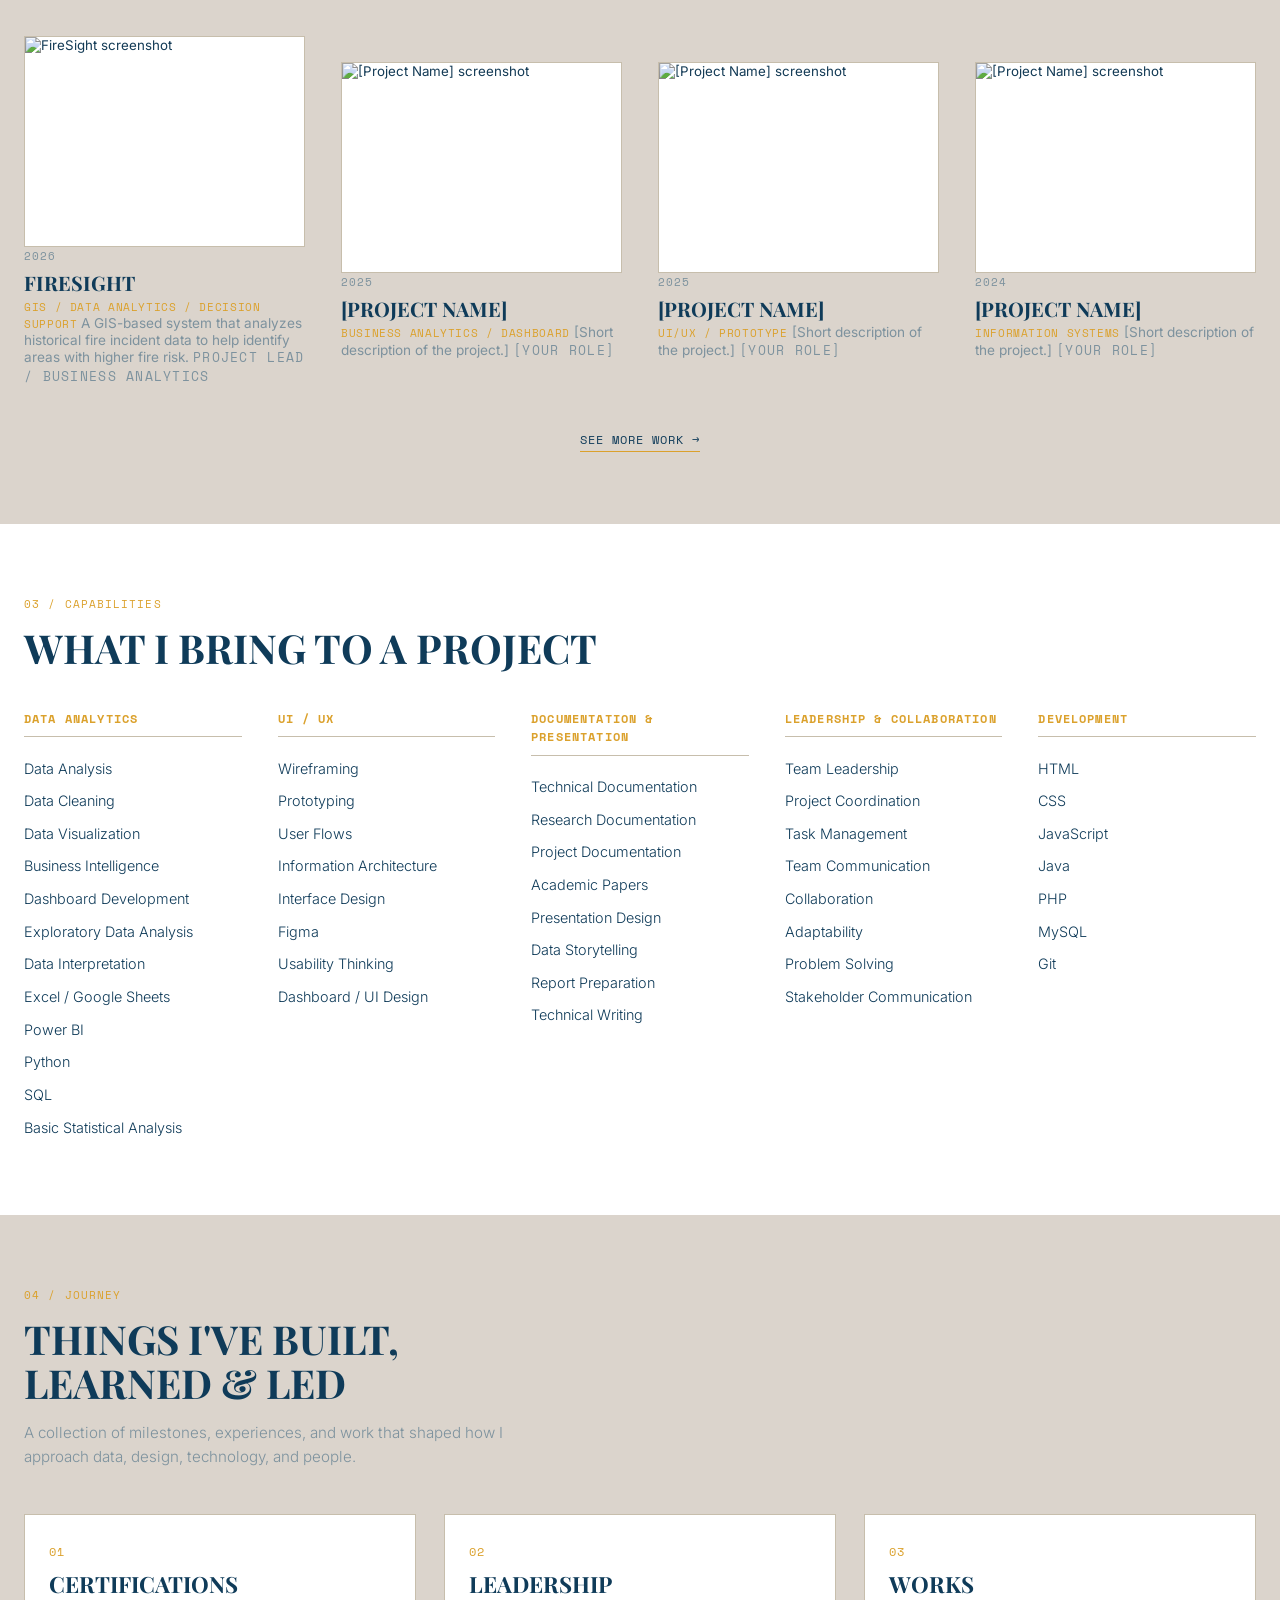
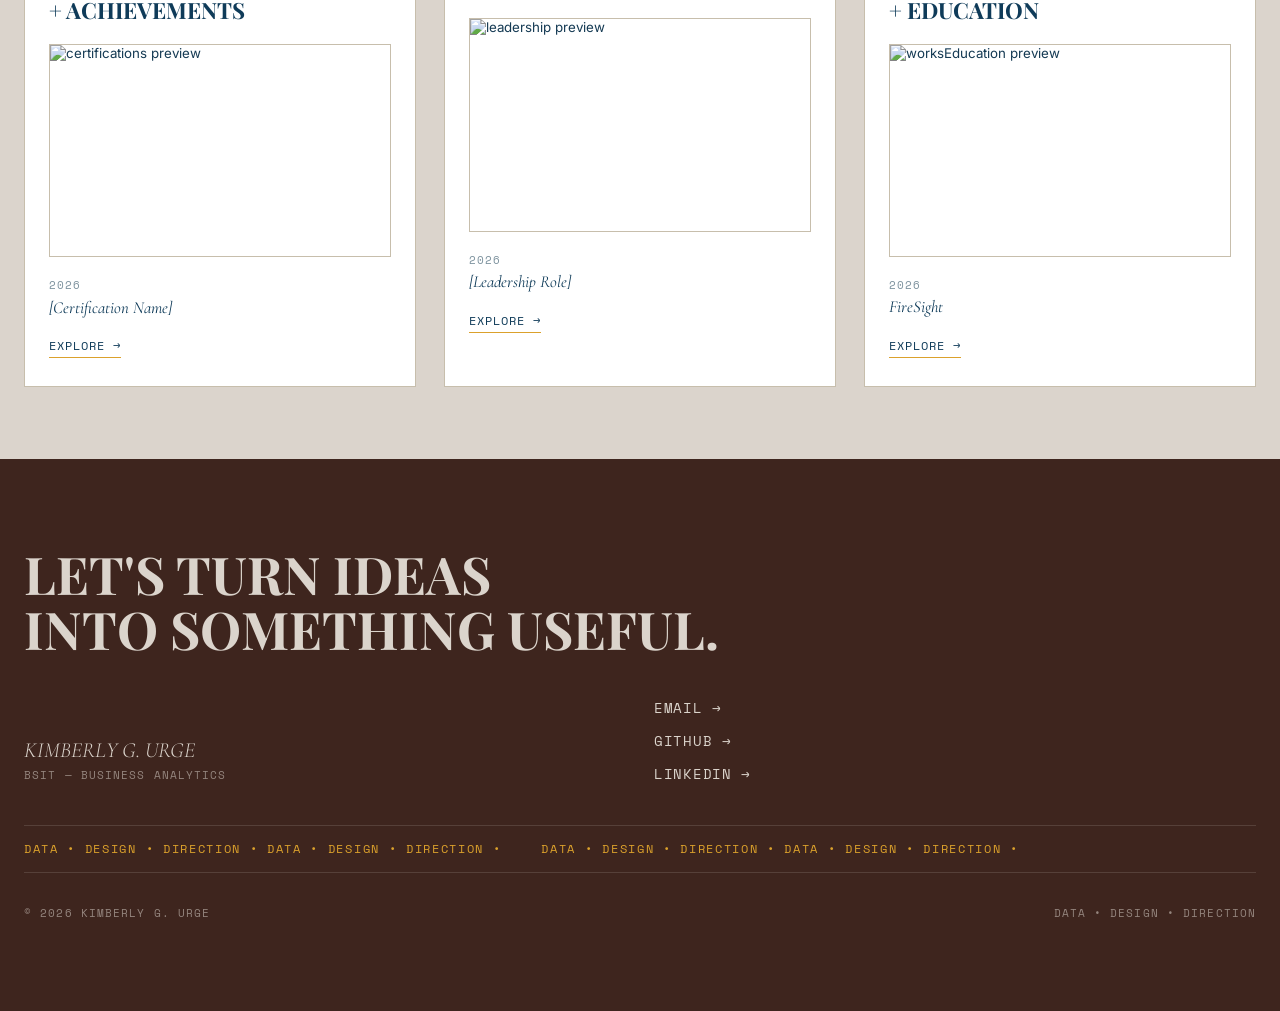
==== commit 64449071: "more defined work" ====
--- a/index.html
+++ b/index.html
@@ -50,12 +50,14 @@
 
   <!-- ============ HERO ============ -->
   <section class="hero" id="hero">
+    <span class="cursor-dot" id="heroCursorDot" aria-hidden="true"></span>
+
     <div class="wrap hero-grid">
       <div class="hero-copy reveal">
         <h1 class="hero-title">
-          DATA<br>
-          DESIGN<br>
-          &amp; DIRECTION
+          <span class="line"><span class="line-inner">DATA</span></span>
+          <span class="line"><span class="line-inner">DESIGN</span></span>
+          <span class="line"><span class="line-inner">&amp; DIRECTION</span></span>
         </h1>
         <p class="hero-statement">
           Building insights, experiences, and solutions through data, design, and direction.
@@ -69,7 +71,7 @@
 
       <div class="hero-photo reveal">
         <div class="photo-frame">
-          <img src="https://via.placeholder.com/560x680/D8D3C8/1B365D?text=%5BYOUR+PHOTO%5D" alt="Portrait of Kimberly G. Urge">
+          <img src="https://via.placeholder.com/560x680/DBD4CC/0F3B59?text=%5BYOUR+PHOTO%5D" alt="Portrait of Kimberly G. Urge">
         </div>
         <p class="caption">KIMBERLY / 4TH YEAR / 2026</p>
       </div>
@@ -122,7 +124,8 @@
       <p class="section-label reveal">MY APPROACH</p>
       <h2 class="section-title section-title--sm reveal">HOW A PROJECT MOVES FORWARD</h2>
 
-      <ol class="road reveal" aria-label="My approach, from data to direction">
+      <ol class="road reveal" id="roadTrack" aria-label="My approach, from data to direction">
+        <span class="road-line-fill" id="roadFill" aria-hidden="true"></span>
         <li class="road-node">
           <span class="road-dot"></span>
           <span class="road-label mono-label">DATA</span>
@@ -221,15 +224,19 @@
     </div>
   </section>
 
-  <!-- ============ JOURNEY ============ -->
+  <!-- ============ JOURNEY — 3-CATEGORY EDITORIAL GRID ============ -->
   <section class="section" id="journey">
     <div class="wrap">
       <p class="section-label reveal">04 / JOURNEY</p>
-      <h2 class="section-title reveal">HOW I GOT HERE</h2>
-
-      <ol class="timeline" id="timelineList">
-        <!-- populated by script.js, most recent first -->
-      </ol>
+      <h2 class="section-title reveal">THINGS I'VE BUILT,<br>LEARNED &amp; LED</h2>
+      <p class="journey-intro reveal">
+        A collection of milestones, experiences, and work that shaped how I approach
+        data, design, technology, and people.
+      </p>
+
+      <div class="journey-grid" id="journeyGrid">
+        <!-- populated by script.js -->
+      </div>
     </div>
   </section>
 
@@ -245,8 +252,15 @@
         </div>
         <div class="contact-links">
           <a href="mailto:kimberlyurgeee@gmail.com">EMAIL →</a>
-          <a href="https://github.com/kimeyahguia">GITHUB →</a>
-          <a href="www.linkedin.com/in/kimberly-urge">LINKEDIN →</a>
+          <a href="https://github.com/kimeyahguia" target="_blank" rel="noopener">GITHUB →</a>
+          <a href="https://www.linkedin.com/in/kimberly-urge" target="_blank" rel="noopener">LINKEDIN →</a>
+        </div>
+      </div>
+
+      <div class="marquee reveal" aria-hidden="true">
+        <div class="marquee-track">
+          <span>DATA • DESIGN • DIRECTION • DATA • DESIGN • DIRECTION •</span>
+          <span>DATA • DESIGN • DIRECTION • DATA • DESIGN • DIRECTION •</span>
         </div>
       </div>
 
@@ -331,6 +345,63 @@
   </div>
 </div>
 
+<!-- ============ JOURNEY MODAL — landscape editorial spread ============ -->
+<div class="overlay" id="journeyModal" aria-hidden="true">
+  <div class="overlay-panel journey-panel" role="dialog" aria-modal="true" aria-labelledby="journeyModalTitle">
+
+    <div class="journey-modal-header">
+      <p class="mono-label" id="journeyModalCategory"></p>
+      <button class="overlay-close" id="journeyModalClose" aria-label="Close">✕</button>
+    </div>
+
+    <div class="journey-modal-body">
+
+      <div class="journey-modal-media">
+        <img id="journeyModalImg" src="" alt="">
+        <div class="journey-modal-nav journey-modal-nav--mobile">
+          <button id="journeyPrevMobile" aria-label="Previous">←</button>
+          <span class="mono-label" id="journeyIndexMobile">01 / 01</span>
+          <button id="journeyNextMobile" aria-label="Next">→</button>
+        </div>
+      </div>
+
+      <div class="journey-modal-info">
+        <h3 id="journeyModalTitle"></h3>
+        <p class="project-cat" id="journeyModalSubtitle"></p>
+
+        <div class="journey-field" id="journeyFieldOrg">
+          <p class="mono-label" id="journeyFieldOrgLabel">ISSUED BY</p>
+          <p id="journeyModalOrg"></p>
+        </div>
+
+        <div class="journey-field">
+          <p class="mono-label">YEAR</p>
+          <p id="journeyModalYear"></p>
+        </div>
+
+        <div class="journey-field">
+          <p class="mono-label">DESCRIPTION</p>
+          <p id="journeyModalDesc"></p>
+        </div>
+
+        <div class="journey-field" id="journeyFieldList">
+          <p class="mono-label" id="journeyFieldListLabel">KEY CONTRIBUTIONS</p>
+          <ul id="journeyModalList"></ul>
+        </div>
+
+        <a class="text-btn journey-view-project" id="journeyViewProject" href="#work" style="display:none;">VIEW PROJECT →</a>
+
+        <div class="journey-modal-nav journey-modal-nav--desktop">
+          <button id="journeyPrevDesktop" aria-label="Previous">←</button>
+          <span class="mono-label" id="journeyIndexDesktop">01 / 01</span>
+          <button id="journeyNextDesktop" aria-label="Next">→</button>
+        </div>
+      </div>
+
+    </div>
+  </div>
+</div>
+
 <script src="script.js"></script>
 </body>
 </html>
--- a/style.css
+++ b/style.css
@@ -1,15 +1,16 @@
 /* =========================================================
    Kimberly G. Urge — Data, Design & Direction
-   Contained editorial layout — max-width, no full-bleed
+   Palette: Yale Blue / Cool Steel / Dust Grey / Goldenrod / Dark Coffee
    ========================================================= */
 
 :root {
-  --cream: #F3EFE6;
-  --navy: #0D1B2A;
-  --navy-2: #1B365D;
-  --gray: #667085;
+  --cream: #DBD4CC;   /* Dust Grey — background */
+  --navy: #0F3B59;    /* Yale Blue — primary text / headings */
+  --accent: #DBA12C;  /* Goldenrod — links, dots, highlights */
+  --coffee: #3E251E;  /* Dark Coffee — dark section background */
+  --gray: #7D929E;    /* Cool Steel — secondary text */
   --white: #FFFFFF;
-  --border: #D8D3C8;
+  --border: #C7BEAC;  /* derived from Dust Grey, for visible dividers */
 
   --maxw: 1280px;
 
@@ -27,7 +28,7 @@
   font-family: var(--font-body);
   font-weight: 300;
   line-height: 1.6;
-  overflow-x: hidden; /* safety net against any accidental overflow */
+  overflow-x: hidden;
 }
 img { max-width: 100%; display: block; }
 a { color: inherit; text-decoration: none; }
@@ -58,7 +59,7 @@
 /* ---------- Header ---------- */
 .site-header {
   position: sticky; top: 0; z-index: 100;
-  background: rgba(243, 239, 230, 0.9);
+  background: rgba(219, 212, 204, 0.9);
   backdrop-filter: blur(6px);
   border-bottom: 1px solid var(--border);
 }
@@ -75,15 +76,17 @@
 .desktop-nav a {
   font-family: var(--font-mono); font-size: 11px;
   text-transform: uppercase; letter-spacing: 0.08em;
-  color: var(--gray); position: relative; padding-bottom: 2px;
+  color: var(--gray); position: relative; padding-bottom: 4px;
 }
 .desktop-nav a:hover { color: var(--navy); }
 .desktop-nav a::after {
-  content: ""; position: absolute; left: 0; bottom: -3px;
-  width: 0; height: 1px; background: var(--navy-2);
-  transition: width 250ms ease;
-}
-.desktop-nav a:hover::after { width: 100%; }
+  content: ""; position: absolute; left: 50%; bottom: -1px;
+  width: 100%; height: 1px; background: var(--accent);
+  transform: translateX(-50%) scaleX(0);
+  transform-origin: center;
+  transition: transform 320ms cubic-bezier(.34,1.2,.4,1);
+}
+.desktop-nav a:hover::after { transform: translateX(-50%) scaleX(1); }
 
 .nav-toggle {
   width: 28px; height: 20px;
@@ -108,15 +111,15 @@
   font-family: var(--font-mono); font-size: 12px;
   text-transform: uppercase; letter-spacing: 0.08em;
   border-bottom: 1px solid var(--border);
-  color: var(--navy-2);
+  color: var(--navy);
 }
 @media (min-width: 860px) {
   .desktop-nav { display: flex; }
   .nav-toggle { display: none; }
 }
 
-/* ---------- Hero (contained, not full-viewport) ---------- */
-.hero { padding: 4rem 0 3rem; }
+/* ---------- Hero ---------- */
+.hero { padding: 4rem 0 3rem; position: relative; }
 .hero-grid {
   display: grid; grid-template-columns: 1fr; gap: 2.5rem; align-items: center;
 }
@@ -125,20 +128,33 @@
   font-size: clamp(2.5rem, 7vw, 4.25rem);
   line-height: 1.02; text-transform: uppercase;
 }
+.hero-title .line { display: block; overflow: hidden; }
+.hero-title .line-inner {
+  display: block;
+  transform: translateY(115%);
+  animation: lineUp 900ms cubic-bezier(.16,1,.3,1) forwards;
+}
+.hero-title .line:nth-child(1) .line-inner { animation-delay: 100ms; }
+.hero-title .line:nth-child(2) .line-inner { animation-delay: 230ms; }
+.hero-title .line:nth-child(3) .line-inner { animation-delay: 360ms; }
+@keyframes lineUp { to { transform: translateY(0); } }
+
 .hero-statement {
-  font-family: var(--font-serif); font-style: italic; color: var(--navy-2);
+  font-family: var(--font-serif); font-style: italic; color: var(--navy);
+  opacity: 0.85;
   font-size: clamp(1.1rem, 2.2vw, 1.4rem);
   max-width: 34rem; margin: 1.5rem 0 1.5rem;
 }
 .hero-meta { display: flex; align-items: center; gap: 0.6rem; }
-.dot-sep { color: var(--border); }
+.dot-sep { color: var(--accent); }
 
 .hero-photo { justify-self: center; }
 .photo-frame {
   border: 1px solid var(--border);
   aspect-ratio: 4/5; max-width: 280px; overflow: hidden; background: var(--white);
 }
-.photo-frame img { width: 100%; height: 100%; object-fit: cover; filter: grayscale(80%) contrast(1.05); }
+.photo-frame img { width: 100%; height: 100%; object-fit: cover; filter: grayscale(75%) sepia(8%) contrast(1.05); transition: transform 600ms ease; }
+.hero-photo:hover .photo-frame img { transform: scale(1.04); }
 .caption {
   font-family: var(--font-mono); font-size: 10px; letter-spacing: 0.08em;
   text-transform: uppercase; color: var(--gray); margin-top: 0.5rem; text-align: center;
@@ -147,13 +163,29 @@
   .hero-grid { grid-template-columns: 1.5fr 1fr; }
 }
 
-/* ---------- Section shell (contained) ---------- */
+/* Cursor-follow accent dot (desktop only, added via JS) */
+.cursor-dot {
+  position: fixed;
+  width: 14px; height: 14px;
+  border: 1px solid var(--accent);
+  border-radius: 50%;
+  pointer-events: none;
+  transform: translate(-50%, -50%);
+  opacity: 0;
+  transition: opacity 250ms ease, width 250ms ease, height 250ms ease;
+  z-index: 5;
+}
+.cursor-dot.is-active { opacity: 1; }
+.cursor-dot.is-over-link { width: 26px; height: 26px; background: rgba(219,161,44,0.12); }
+
+/* ---------- Section shell ---------- */
 .section { padding: 4.5rem 0; }
 .section--tint { background: var(--white); }
-.section--navy { background: var(--navy); color: var(--cream); }
-.section--navy .mono-label { color: rgba(243,239,230,0.55); }
-
-.section-label { font-family: var(--font-mono); font-size: 11px; letter-spacing: 0.1em; color: var(--navy-2); text-transform: uppercase; margin-bottom: 0.75rem; }
+.section--navy { background: var(--coffee); color: var(--cream); }
+.section--navy .mono-label { color: rgba(219,212,204,0.55); }
+.section--navy .hero-statement { color: var(--cream); }
+
+.section-label { font-family: var(--font-mono); font-size: 11px; letter-spacing: 0.1em; color: var(--accent); text-transform: uppercase; margin-bottom: 0.75rem; }
 .section-title {
   font-family: var(--font-display); font-weight: 700;
   font-size: clamp(1.75rem, 3.6vw, 2.5rem); text-transform: uppercase; line-height: 1.1;
@@ -164,13 +196,13 @@
 /* ---------- About ---------- */
 .about-grid { display: grid; grid-template-columns: 1fr; gap: 2.5rem; }
 .statement {
-  font-family: var(--font-serif); font-style: italic; color: var(--navy-2);
+  font-family: var(--font-serif); font-style: italic; color: var(--navy);
   font-size: clamp(1.15rem, 2.4vw, 1.5rem); line-height: 1.4;
 }
 .about-body p { font-size: 0.95rem; margin-bottom: 1rem; color: var(--navy); }
 .interest-list { display: grid; grid-template-columns: 1fr 1fr; gap: 0.4rem 1rem; margin-top: 0.5rem; }
 .interest-list li { font-size: 0.88rem; position: relative; padding-left: 1rem; }
-.interest-list li::before { content: "—"; position: absolute; left: 0; color: var(--navy-2); }
+.interest-list li::before { content: "—"; position: absolute; left: 0; color: var(--accent); }
 @media (min-width: 860px) { .about-grid { grid-template-columns: 1fr 1fr; gap: 3.5rem; } }
 
 /* ---------- Approach: horizontal road ---------- */
@@ -187,6 +219,17 @@
   height: 1px;
   background: var(--border);
 }
+.road-line-fill {
+  position: absolute;
+  top: 9px; left: 0;
+  height: 1px;
+  width: 0;
+  background: var(--accent);
+  transition: width 1400ms cubic-bezier(.16,1,.3,1);
+  z-index: 0;
+}
+.road.is-filled .road-line-fill { width: 100%; }
+
 .road-node {
   position: relative;
   z-index: 1;
@@ -200,33 +243,58 @@
 .road-dot {
   width: 18px; height: 18px; border-radius: 50%;
   background: var(--white);
-  border: 1px solid var(--navy-2);
-}
+  border: 1px solid var(--navy);
+  transform: scale(0);
+  transition: transform 420ms cubic-bezier(.34,1.56,.64,1), border-color 300ms ease, background 300ms ease;
+}
+.road.is-visible .road-dot { transform: scale(1); }
+.road-node:nth-child(2) .road-dot { transition-delay: 100ms; }
+.road-node:nth-child(3) .road-dot { transition-delay: 200ms; }
+.road-node:nth-child(4) .road-dot { transition-delay: 300ms; }
+.road-node:nth-child(5) .road-dot { transition-delay: 400ms; }
+.road.is-filled .road-dot { border-color: var(--accent); background: var(--accent); }
 .road-label { white-space: nowrap; }
 
 @media (max-width: 700px) {
   .road { flex-direction: column; align-items: flex-start; gap: 1.5rem; }
   .road::before { top: 0; bottom: 0; left: 9px; right: auto; width: 1px; height: auto; }
+  .road-line-fill { top: 0; left: 9px; width: 1px; height: 0; }
+  .road.is-filled .road-line-fill { height: 100%; width: 1px; }
   .road-node { flex-direction: row; align-items: center; text-align: left; }
 }
 
 /* ---------- Projects ---------- */
 .project-grid { display: grid; grid-template-columns: 1fr; gap: 2.25rem; }
-.project-card { cursor: pointer; border: none; text-align: left; }
-.project-image { display: block; overflow: hidden; border: 1px solid var(--border); background: var(--white); aspect-ratio: 4/3; }
-.project-image img { width: 100%; height: 100%; object-fit: cover; transition: transform 450ms ease; filter: grayscale(15%); }
-.project-card:hover .project-image img { transform: scale(1.03); }
+.project-card { cursor: pointer; border: none; text-align: left; perspective: 900px; }
+.project-image {
+  position: relative;
+  display: block; overflow: hidden; border: 1px solid var(--border);
+  background: var(--white); aspect-ratio: 4/3;
+  transition: transform 300ms ease, box-shadow 300ms ease;
+  transform-style: preserve-3d;
+}
+.project-image img { width: 100%; height: 100%; object-fit: cover; transition: transform 450ms ease; filter: grayscale(10%); }
+.project-image::after {
+  content: ""; position: absolute; left: 0; bottom: 0; height: 3px; width: 100%;
+  background: var(--accent); transform: scaleX(0); transform-origin: left;
+  transition: transform 400ms ease;
+}
+.project-card:hover .project-image img { transform: scale(1.05); }
+.project-card:hover .project-image::after { transform: scaleX(1); }
 .project-info { padding-top: 0.9rem; }
 .project-info h3 { font-family: var(--font-display); font-size: 1.25rem; text-transform: uppercase; margin: 0.3rem 0 0.15rem; }
-.project-cat { font-family: var(--font-mono); font-size: 10.5px; color: var(--navy-2); text-transform: uppercase; letter-spacing: 0.06em; }
+.project-cat { font-family: var(--font-mono); font-size: 10.5px; color: var(--accent); text-transform: uppercase; letter-spacing: 0.06em; }
 .project-desc { font-size: 0.85rem; color: var(--gray); margin: 0.4rem 0; }
 .project-role { font-size: 0.8rem; color: var(--gray); }
 
 .text-btn {
   font-family: var(--font-mono); font-size: 12px; text-transform: uppercase; letter-spacing: 0.08em;
-  border-bottom: 1px solid var(--navy-2); padding-bottom: 3px;
-}
-.section--navy .text-btn { border-color: var(--cream); }
+  border-bottom: 1px solid var(--accent); padding-bottom: 3px;
+  display: inline-block;
+  transition: letter-spacing 300ms ease, color 300ms ease, padding-right 300ms ease;
+}
+.text-btn:hover { letter-spacing: 0.16em; color: var(--accent); }
+.section--navy .text-btn { border-color: var(--accent); }
 .see-more-wrap { margin-top: 2.5rem; text-align: center; }
 
 @media (min-width: 700px) { .project-grid { grid-template-columns: 1fr 1fr; } }
@@ -234,24 +302,59 @@
 
 /* ---------- Skills ---------- */
 .skills-grid { display: grid; grid-template-columns: 1fr; gap: 2.25rem; }
-.skill-col h4 { font-family: var(--font-mono); font-size: 11.5px; letter-spacing: 0.1em; color: var(--navy-2); margin-bottom: 0.5rem; }
+.skill-col h4 { font-family: var(--font-mono); font-size: 11.5px; letter-spacing: 0.1em; color: var(--accent); margin-bottom: 0.5rem; }
 .skill-col hr { border: none; border-top: 1px solid var(--border); margin-bottom: 0.9rem; }
 .skill-col li { padding: 0.3rem 0; font-size: 0.9rem; }
 @media (min-width: 700px) { .skills-grid { grid-template-columns: 1fr 1fr; } }
 @media (min-width: 1050px) { .skills-grid { grid-template-columns: repeat(5, 1fr); } }
 
-/* ---------- Journey timeline ---------- */
-.timeline { display: flex; flex-direction: column; }
-.timeline-item {
-  display: grid; grid-template-columns: 70px 90px 1fr;
-  gap: 1rem; align-items: baseline;
-  padding: 1.1rem 0; border-bottom: 1px solid var(--border);
-}
-.timeline-item h4 { font-family: var(--font-display); font-size: 1.05rem; text-transform: uppercase; }
-.timeline-item p.role-desc { color: var(--gray); font-size: 0.85rem; margin-top: 0.15rem; }
-@media (max-width: 560px) {
-  .timeline-item { grid-template-columns: 1fr; gap: 0.25rem; }
-}
+/* ---------- Journey — 3-category editorial grid ---------- */
+.journey-intro {
+  font-size: 0.95rem; color: var(--gray); max-width: 34rem; margin: -1.5rem 0 2.75rem;
+}
+.journey-grid {
+  display: grid; grid-template-columns: 1fr; gap: 1.75rem;
+}
+.journey-card {
+  display: flex; flex-direction: column; align-items: flex-start;
+  text-align: left;
+  background: var(--white);
+  border: 1px solid var(--border);
+  padding: 1.75rem 1.5rem;
+  transition: transform 350ms ease, border-color 350ms ease, box-shadow 350ms ease;
+  transform-style: preserve-3d;
+  will-change: transform;
+}
+.journey-card:hover, .journey-card:focus-visible {
+  border-color: var(--accent);
+  box-shadow: 0 18px 32px -20px rgba(15,59,89,0.35);
+}
+.journey-card-index {
+  color: var(--accent); font-size: 12px; margin-bottom: 0.75rem;
+}
+.journey-card-title {
+  font-family: var(--font-display); font-size: 1.4rem;
+  text-transform: uppercase; line-height: 1.15; margin-bottom: 1.25rem;
+}
+.journey-card-image {
+  position: relative;
+  display: block; width: 100%; aspect-ratio: 16/10;
+  overflow: hidden; border: 1px solid var(--border); margin-bottom: 1.25rem;
+}
+.journey-card-image img {
+  width: 100%; height: 100%; object-fit: cover; filter: grayscale(15%);
+  clip-path: polygon(0 0, 0 0, 0 100%, 0 100%);
+  transition: clip-path 700ms cubic-bezier(.16,1,.3,1);
+}
+.journey-card.reveal.is-visible .journey-card-image img {
+  clip-path: polygon(0 0, 100% 0, 100% 100%, 0 100%);
+}
+.journey-card-preview {
+  display: flex; flex-direction: column; gap: 0.2rem; margin-bottom: 1.25rem;
+}
+.journey-card-preview span:last-child { font-family: var(--font-serif); font-style: italic; font-size: 1.05rem; color: var(--navy); }
+
+@media (min-width: 860px) { .journey-grid { grid-template-columns: repeat(3, 1fr); } }
 
 /* ---------- Contact ---------- */
 .contact-wrap { padding-top: 1rem; padding-bottom: 1rem; }
@@ -260,21 +363,48 @@
   font-size: clamp(1.9rem, 5vw, 3.25rem); text-transform: uppercase; line-height: 1.05;
   margin-bottom: 2.5rem;
 }
-.contact-grid { display: grid; grid-template-columns: 1fr; gap: 1.75rem; margin-bottom: 3rem; }
+.contact-grid { display: grid; grid-template-columns: 1fr; gap: 1.75rem; margin-bottom: 2.5rem; }
 .contact-name { font-family: var(--font-serif); font-style: italic; font-size: 1.35rem; }
 .contact-links { display: flex; flex-direction: column; gap: 0.6rem; font-family: var(--font-mono); font-size: 0.9rem; text-transform: uppercase; letter-spacing: 0.05em; }
-.contact-links a:hover { opacity: 0.75; }
-.footer-bottom { display: flex; flex-wrap: wrap; justify-content: space-between; gap: 0.5rem; padding-top: 1.25rem; border-top: 1px solid rgba(243,239,230,0.15); }
+.contact-links a { position: relative; width: fit-content; }
+.contact-links a:hover { color: var(--accent); }
 @media (min-width: 700px) { .contact-grid { grid-template-columns: 1fr 1fr; align-items: end; } }
 
-/* ---------- Overlays (carousel + modal) ---------- */
+/* Marquee ticker */
+.marquee {
+  overflow: hidden;
+  border-top: 1px solid rgba(219,212,204,0.15);
+  border-bottom: 1px solid rgba(219,212,204,0.15);
+  padding: 0.85rem 0;
+  margin-bottom: 2rem;
+}
+.marquee-track {
+  display: flex;
+  width: max-content;
+  gap: 2.5rem;
+  animation: marqueeScroll 16s linear infinite;
+  font-family: var(--font-mono);
+  font-size: 12px;
+  letter-spacing: 0.14em;
+  text-transform: uppercase;
+  color: var(--accent);
+  white-space: nowrap;
+}
+@keyframes marqueeScroll {
+  from { transform: translateX(0); }
+  to { transform: translateX(-50%); }
+}
+
+.footer-bottom { display: flex; flex-wrap: wrap; justify-content: space-between; gap: 0.5rem; }
+
+/* ---------- Overlays (carousel + project modal) ---------- */
 .overlay {
   position: fixed; inset: 0; z-index: 200;
-  background: rgba(13, 27, 42, 0.72);
+  background: rgba(15, 59, 89, 0.72);
   display: flex; align-items: center; justify-content: center;
   padding: 1.5rem;
   opacity: 0; pointer-events: none;
-  transition: opacity 250ms ease;
+  transition: opacity 280ms ease;
 }
 .overlay.is-open { opacity: 1; pointer-events: auto; }
 
@@ -285,22 +415,33 @@
   max-height: 90vh; overflow-y: auto;
   position: relative;
   padding: 2.5rem 2rem 2rem;
-}
+  transform: scale(0.94) translateY(10px);
+  transition: transform 420ms cubic-bezier(.34,1.15,.4,1);
+}
+.overlay.is-open .overlay-panel { transform: scale(1) translateY(0); }
+
 .overlay-close {
-  position: absolute; top: 1rem; right: 1rem;
   width: 32px; height: 32px;
   font-size: 14px; color: var(--navy);
   border: 1px solid var(--border); border-radius: 50%;
-}
-
-/* Carousel */
+  flex-shrink: 0;
+  transition: border-color 250ms ease, transform 250ms ease, color 250ms ease;
+}
+.overlay-close:hover { border-color: var(--accent); color: var(--accent); transform: rotate(90deg); }
+.modal-panel .overlay-close,
+.carousel-panel .overlay-close {
+  position: absolute; top: 1rem; right: 1rem;
+}
+
+/* Carousel (project "see more") */
 .carousel-index { text-align: center; margin-bottom: 1rem; }
 .carousel-image { border: 1px solid var(--border); aspect-ratio: 16/10; overflow: hidden; margin-bottom: 1.25rem; }
-.carousel-image img { width: 100%; height: 100%; object-fit: cover; }
+.carousel-image img { width: 100%; height: 100%; object-fit: cover; transition: opacity 260ms ease, transform 260ms ease; }
+.carousel-image img.is-swapping { opacity: 0; transform: scale(1.03); }
 .carousel-info h3 { font-family: var(--font-display); font-size: 1.5rem; text-transform: uppercase; margin: 0.4rem 0 0.2rem; }
 .carousel-nav { display: flex; justify-content: space-between; margin-top: 1.5rem; }
-.carousel-nav button { font-size: 1.25rem; color: var(--navy-2); width: 40px; height: 40px; border: 1px solid var(--border); border-radius: 50%; }
-.carousel-nav button:hover { background: var(--white); }
+.carousel-nav button { font-size: 1.25rem; color: var(--navy); width: 40px; height: 40px; border: 1px solid var(--border); border-radius: 50%; transition: border-color 250ms ease, color 250ms ease, transform 200ms ease; }
+.carousel-nav button:hover { border-color: var(--accent); color: var(--accent); transform: translateY(-2px); }
 
 /* Project detail modal */
 .modal-media { border: 1px solid var(--border); aspect-ratio: 16/9; overflow: hidden; margin-bottom: 1.5rem; }
@@ -309,6 +450,84 @@
 .modal-section { margin-top: 1.25rem; padding-top: 1rem; border-top: 1px solid var(--border); }
 .modal-section p:last-child { font-size: 0.92rem; margin-top: 0.35rem; color: var(--navy); }
 
+/* ---------- Journey modal — landscape editorial spread ---------- */
+.journey-panel {
+  max-width: 1100px;
+  width: 92%;
+  max-height: 84vh;
+  padding: 0;
+  display: flex;
+  flex-direction: column;
+}
+.journey-modal-header {
+  display: flex; align-items: center; justify-content: space-between;
+  padding: 1.25rem 1.75rem;
+  border-bottom: 1px solid var(--border);
+  flex-shrink: 0;
+}
+.journey-modal-body {
+  display: grid;
+  grid-template-columns: 1fr;
+  overflow-y: auto;
+}
+.journey-modal-media {
+  background: var(--white);
+  border-bottom: 1px solid var(--border);
+  display: flex; flex-direction: column;
+}
+.journey-modal-media img {
+  width: 100%; aspect-ratio: 4/3; object-fit: cover; filter: grayscale(10%);
+  transition: opacity 260ms ease, transform 260ms ease;
+}
+.journey-modal-media img.is-swapping { opacity: 0; transform: scale(1.03); }
+.journey-modal-nav {
+  display: flex; align-items: center; justify-content: center; gap: 1.25rem;
+  padding: 1rem;
+}
+.journey-modal-nav button {
+  width: 36px; height: 36px; border: 1px solid var(--border); border-radius: 50%;
+  font-size: 1.1rem; color: var(--navy);
+  transition: border-color 250ms ease, color 250ms ease, transform 200ms ease;
+}
+.journey-modal-nav button:hover { border-color: var(--accent); color: var(--accent); transform: translateY(-2px); }
+.journey-modal-nav--desktop { display: none; }
+
+.journey-modal-info {
+  padding: 1.75rem;
+}
+.journey-modal-info h3 {
+  font-family: var(--font-display); font-size: 1.9rem; text-transform: uppercase; line-height: 1.1;
+  margin-bottom: 0.3rem;
+}
+.journey-field { margin-top: 1.1rem; padding-top: 0.9rem; border-top: 1px solid var(--border); }
+.journey-field p:last-child { font-size: 0.92rem; margin-top: 0.35rem; color: var(--navy); }
+.journey-field ul { margin-top: 0.5rem; display: flex; flex-direction: column; gap: 0.35rem; }
+.journey-field ul li {
+  font-size: 0.9rem; position: relative; padding-left: 1rem;
+}
+.journey-field ul li::before { content: "—"; position: absolute; left: 0; color: var(--accent); }
+.journey-view-project { margin-top: 1.5rem; }
+
+@media (min-width: 860px) {
+  .journey-panel { max-height: 78vh; }
+  .journey-modal-body {
+    grid-template-columns: 1fr 1fr;
+    overflow-y: hidden;
+  }
+  .journey-modal-media {
+    border-bottom: none; border-right: 1px solid var(--border);
+    justify-content: space-between;
+  }
+  .journey-modal-media img { aspect-ratio: auto; height: 100%; flex: 1; }
+  .journey-modal-nav--mobile { display: none; }
+  .journey-modal-nav--desktop {
+    display: flex; justify-content: flex-start; gap: 1rem; padding: 0; margin-top: 1.75rem;
+  }
+  .journey-modal-info {
+    overflow-y: auto; padding: 2.25rem 2.5rem;
+  }
+}
+
 /* ---------- Reveal animation ---------- */
 .reveal { opacity: 0; transform: translateY(16px); transition: opacity 600ms ease, transform 600ms ease; }
 .reveal.is-visible { opacity: 1; transform: translateY(0); }
@@ -316,4 +535,10 @@
 @media (prefers-reduced-motion: reduce) {
   html { scroll-behavior: auto; }
   .reveal { opacity: 1; transform: none; transition: none; }
+  .hero-title .line-inner { animation: none; transform: none; }
+  .marquee-track { animation: none; }
+  .road-dot, .road-line-fill, .journey-card-image img { transition: none; }
+  .road.is-visible .road-dot, .journey-card.is-visible .journey-card-image img { transform: none; clip-path: none; }
+  .overlay-panel { transition: opacity 200ms ease; }
+  .cursor-dot { display: none; }
 }
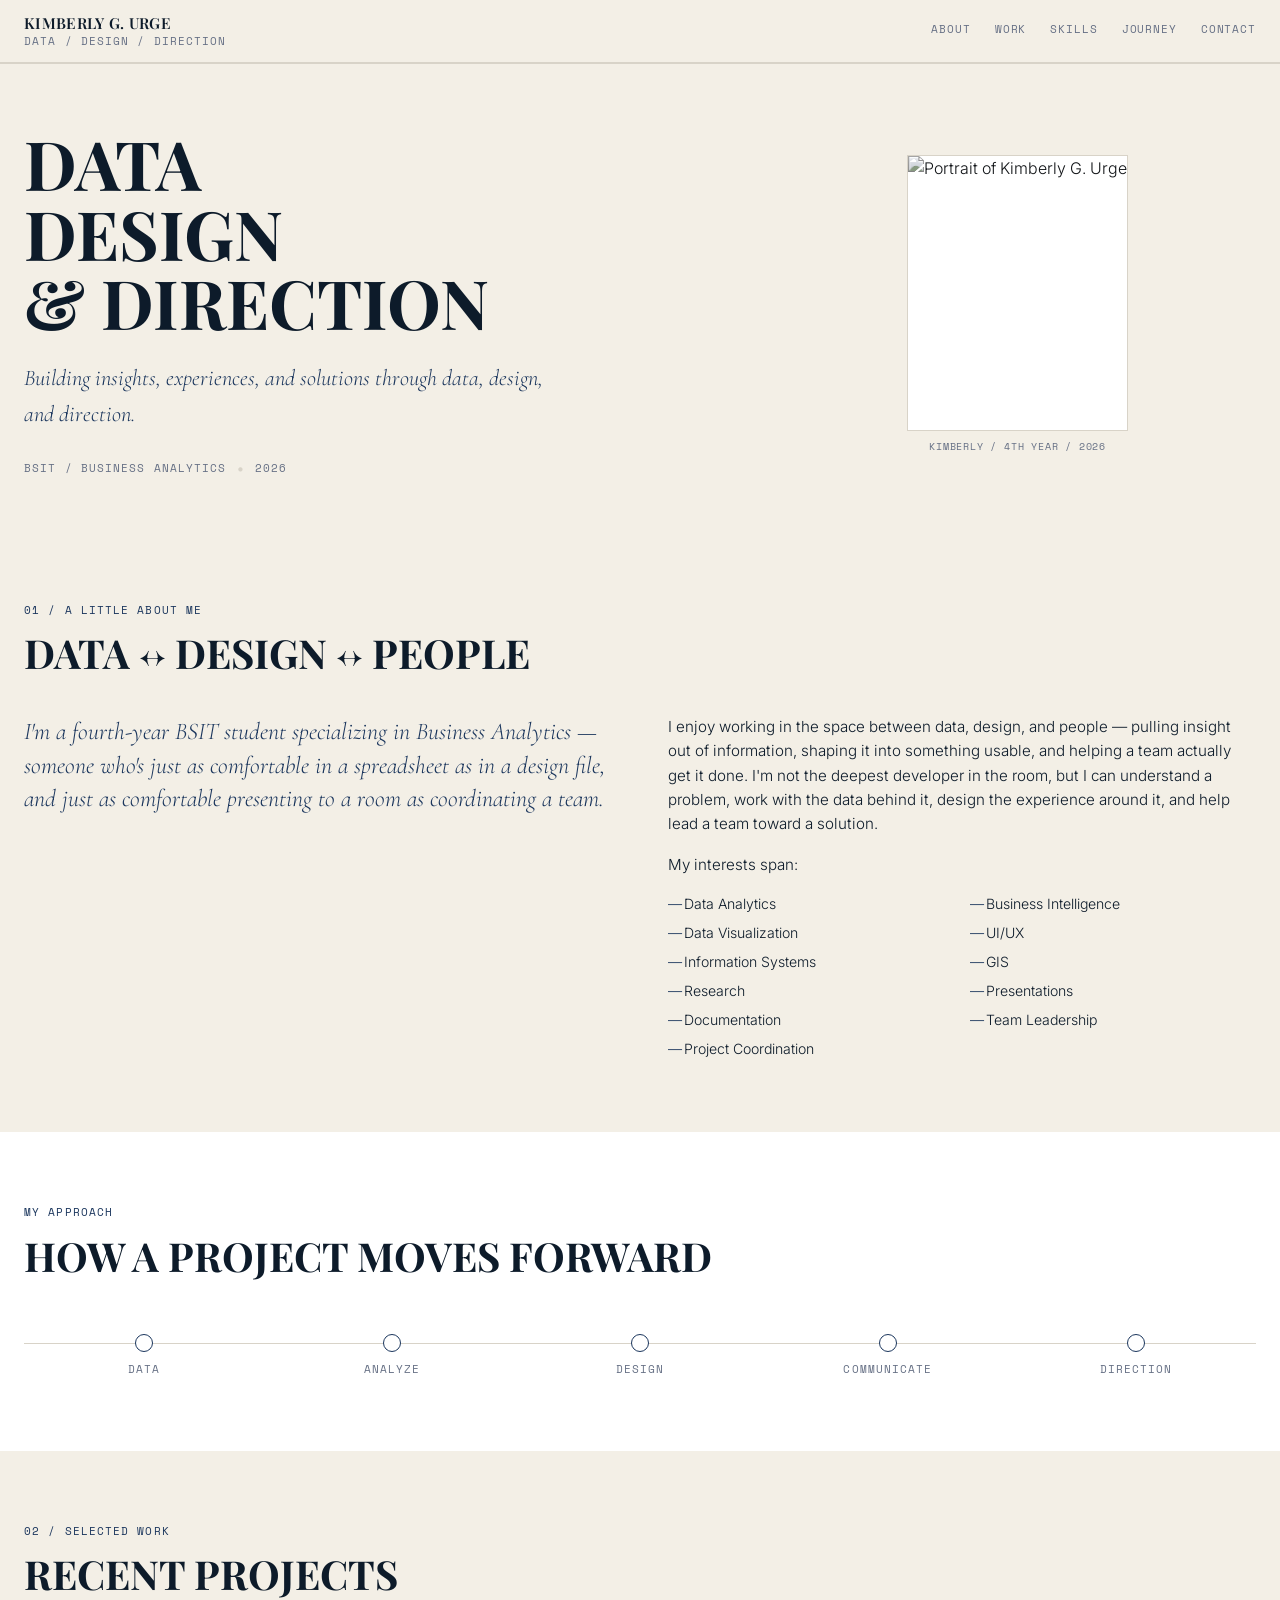
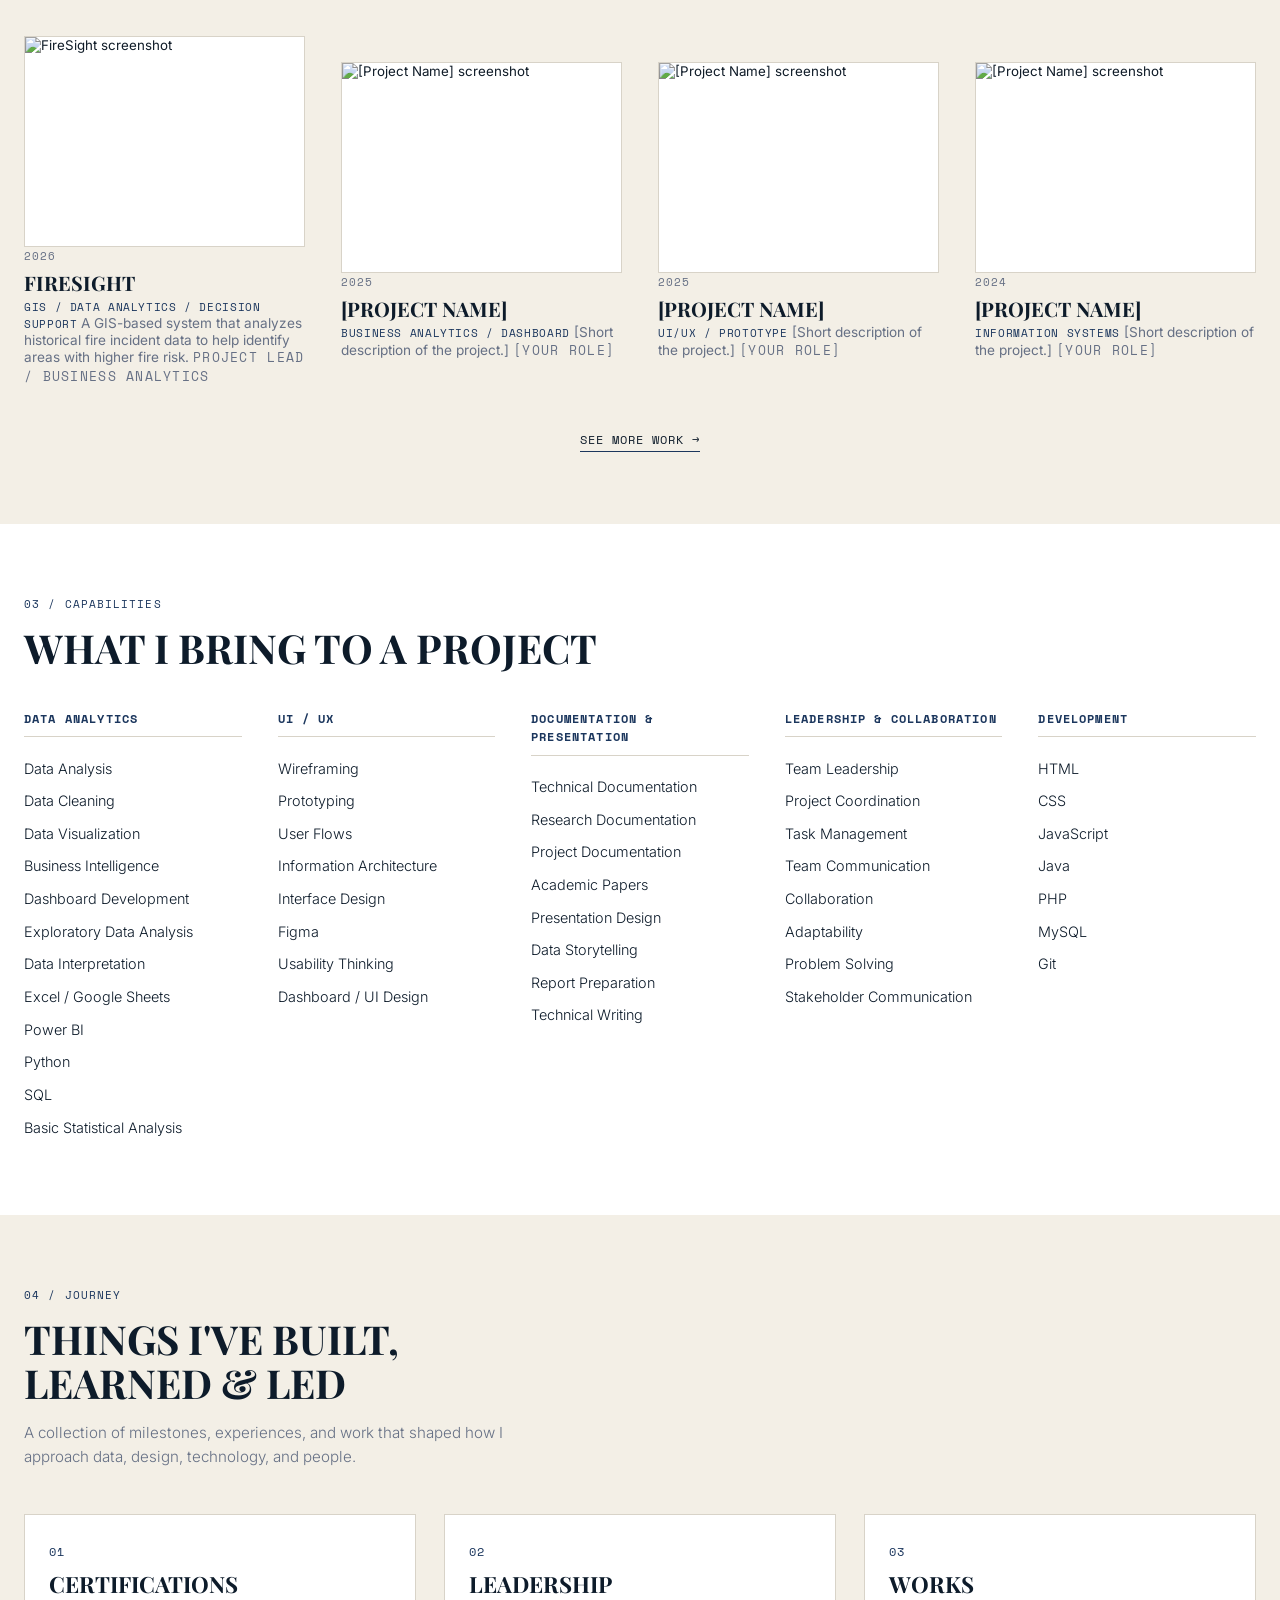
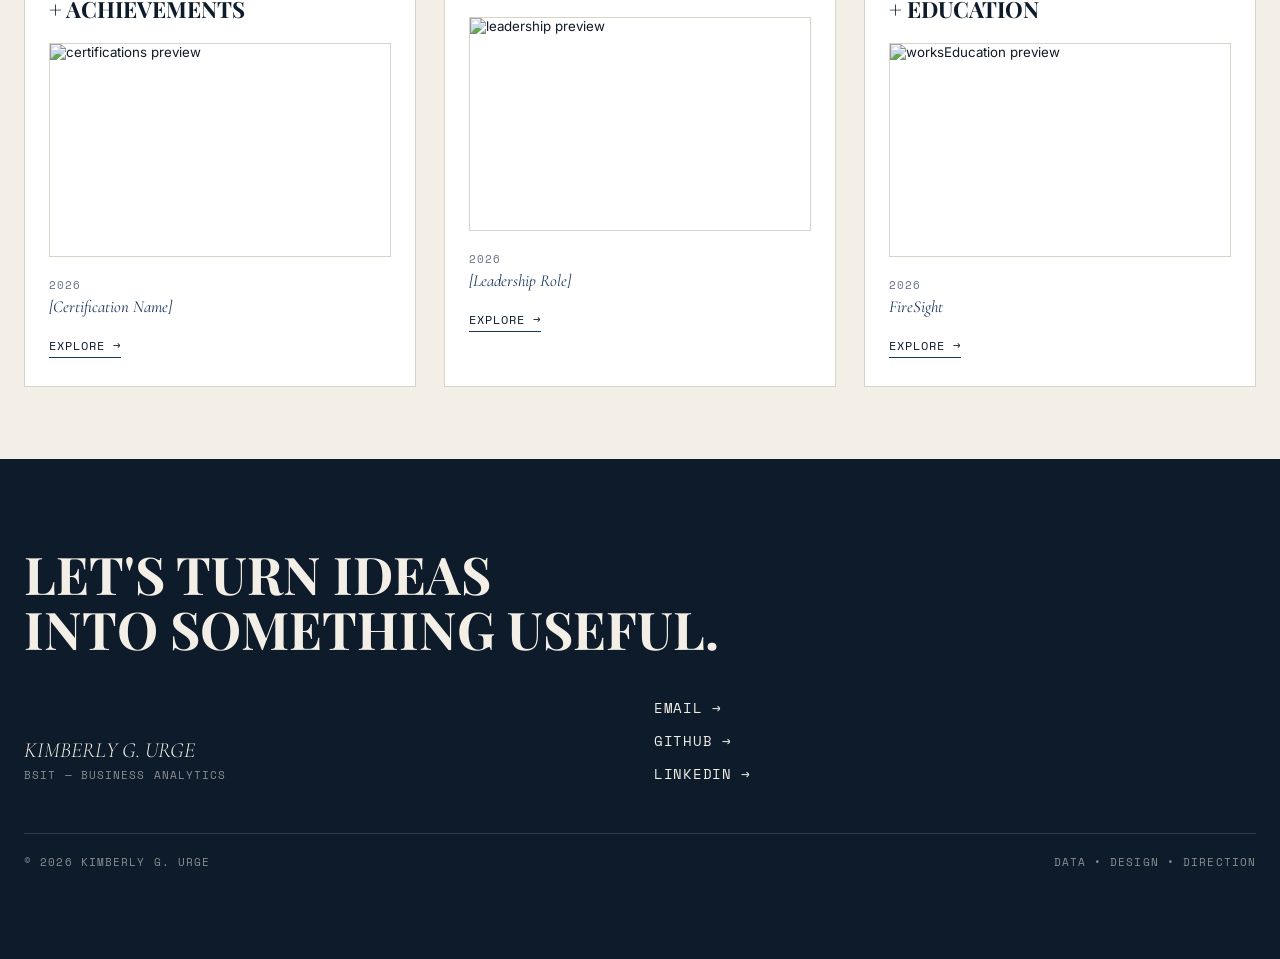
==== commit 2d956e85: "more defined work" ====
--- a/index.html
+++ b/index.html
@@ -50,14 +50,12 @@
 
   <!-- ============ HERO ============ -->
   <section class="hero" id="hero">
-    <span class="cursor-dot" id="heroCursorDot" aria-hidden="true"></span>
-
     <div class="wrap hero-grid">
       <div class="hero-copy reveal">
         <h1 class="hero-title">
-          <span class="line"><span class="line-inner">DATA</span></span>
-          <span class="line"><span class="line-inner">DESIGN</span></span>
-          <span class="line"><span class="line-inner">&amp; DIRECTION</span></span>
+          DATA<br>
+          DESIGN<br>
+          &amp; DIRECTION
         </h1>
         <p class="hero-statement">
           Building insights, experiences, and solutions through data, design, and direction.
@@ -71,7 +69,7 @@
 
       <div class="hero-photo reveal">
         <div class="photo-frame">
-          <img src="https://via.placeholder.com/560x680/DBD4CC/0F3B59?text=%5BYOUR+PHOTO%5D" alt="Portrait of Kimberly G. Urge">
+          <img src="https://via.placeholder.com/560x680/D8D3C8/1B365D?text=%5BYOUR+PHOTO%5D" alt="Portrait of Kimberly G. Urge">
         </div>
         <p class="caption">KIMBERLY / 4TH YEAR / 2026</p>
       </div>
@@ -124,8 +122,7 @@
       <p class="section-label reveal">MY APPROACH</p>
       <h2 class="section-title section-title--sm reveal">HOW A PROJECT MOVES FORWARD</h2>
 
-      <ol class="road reveal" id="roadTrack" aria-label="My approach, from data to direction">
-        <span class="road-line-fill" id="roadFill" aria-hidden="true"></span>
+      <ol class="road reveal" aria-label="My approach, from data to direction">
         <li class="road-node">
           <span class="road-dot"></span>
           <span class="road-label mono-label">DATA</span>
@@ -257,13 +254,6 @@
         </div>
       </div>
 
-      <div class="marquee reveal" aria-hidden="true">
-        <div class="marquee-track">
-          <span>DATA • DESIGN • DIRECTION • DATA • DESIGN • DIRECTION •</span>
-          <span>DATA • DESIGN • DIRECTION • DATA • DESIGN • DIRECTION •</span>
-        </div>
-      </div>
-
       <div class="footer-bottom">
         <p class="mono-label">© <span id="year"></span> KIMBERLY G. URGE</p>
         <p class="mono-label">DATA • DESIGN • DIRECTION</p>
--- a/style.css
+++ b/style.css
@@ -1,16 +1,15 @@
 /* =========================================================
    Kimberly G. Urge — Data, Design & Direction
-   Palette: Yale Blue / Cool Steel / Dust Grey / Goldenrod / Dark Coffee
+   Contained editorial layout — max-width, no full-bleed
    ========================================================= */
 
 :root {
-  --cream: #DBD4CC;   /* Dust Grey — background */
-  --navy: #0F3B59;    /* Yale Blue — primary text / headings */
-  --accent: #DBA12C;  /* Goldenrod — links, dots, highlights */
-  --coffee: #3E251E;  /* Dark Coffee — dark section background */
-  --gray: #7D929E;    /* Cool Steel — secondary text */
+  --cream: #F3EFE6;
+  --navy: #0D1B2A;
+  --navy-2: #1B365D;
+  --gray: #667085;
   --white: #FFFFFF;
-  --border: #C7BEAC;  /* derived from Dust Grey, for visible dividers */
+  --border: #D8D3C8;
 
   --maxw: 1280px;
 
@@ -28,7 +27,7 @@
   font-family: var(--font-body);
   font-weight: 300;
   line-height: 1.6;
-  overflow-x: hidden;
+  overflow-x: hidden; /* safety net against any accidental overflow */
 }
 img { max-width: 100%; display: block; }
 a { color: inherit; text-decoration: none; }
@@ -59,7 +58,7 @@
 /* ---------- Header ---------- */
 .site-header {
   position: sticky; top: 0; z-index: 100;
-  background: rgba(219, 212, 204, 0.9);
+  background: rgba(243, 239, 230, 0.9);
   backdrop-filter: blur(6px);
   border-bottom: 1px solid var(--border);
 }
@@ -76,17 +75,15 @@
 .desktop-nav a {
   font-family: var(--font-mono); font-size: 11px;
   text-transform: uppercase; letter-spacing: 0.08em;
-  color: var(--gray); position: relative; padding-bottom: 4px;
+  color: var(--gray); position: relative; padding-bottom: 2px;
 }
 .desktop-nav a:hover { color: var(--navy); }
 .desktop-nav a::after {
-  content: ""; position: absolute; left: 50%; bottom: -1px;
-  width: 100%; height: 1px; background: var(--accent);
-  transform: translateX(-50%) scaleX(0);
-  transform-origin: center;
-  transition: transform 320ms cubic-bezier(.34,1.2,.4,1);
-}
-.desktop-nav a:hover::after { transform: translateX(-50%) scaleX(1); }
+  content: ""; position: absolute; left: 0; bottom: -3px;
+  width: 0; height: 1px; background: var(--navy-2);
+  transition: width 250ms ease;
+}
+.desktop-nav a:hover::after { width: 100%; }
 
 .nav-toggle {
   width: 28px; height: 20px;
@@ -111,15 +108,15 @@
   font-family: var(--font-mono); font-size: 12px;
   text-transform: uppercase; letter-spacing: 0.08em;
   border-bottom: 1px solid var(--border);
-  color: var(--navy);
+  color: var(--navy-2);
 }
 @media (min-width: 860px) {
   .desktop-nav { display: flex; }
   .nav-toggle { display: none; }
 }
 
-/* ---------- Hero ---------- */
-.hero { padding: 4rem 0 3rem; position: relative; }
+/* ---------- Hero (contained, not full-viewport) ---------- */
+.hero { padding: 4rem 0 3rem; }
 .hero-grid {
   display: grid; grid-template-columns: 1fr; gap: 2.5rem; align-items: center;
 }
@@ -128,33 +125,20 @@
   font-size: clamp(2.5rem, 7vw, 4.25rem);
   line-height: 1.02; text-transform: uppercase;
 }
-.hero-title .line { display: block; overflow: hidden; }
-.hero-title .line-inner {
-  display: block;
-  transform: translateY(115%);
-  animation: lineUp 900ms cubic-bezier(.16,1,.3,1) forwards;
-}
-.hero-title .line:nth-child(1) .line-inner { animation-delay: 100ms; }
-.hero-title .line:nth-child(2) .line-inner { animation-delay: 230ms; }
-.hero-title .line:nth-child(3) .line-inner { animation-delay: 360ms; }
-@keyframes lineUp { to { transform: translateY(0); } }
-
 .hero-statement {
-  font-family: var(--font-serif); font-style: italic; color: var(--navy);
-  opacity: 0.85;
+  font-family: var(--font-serif); font-style: italic; color: var(--navy-2);
   font-size: clamp(1.1rem, 2.2vw, 1.4rem);
   max-width: 34rem; margin: 1.5rem 0 1.5rem;
 }
 .hero-meta { display: flex; align-items: center; gap: 0.6rem; }
-.dot-sep { color: var(--accent); }
+.dot-sep { color: var(--border); }
 
 .hero-photo { justify-self: center; }
 .photo-frame {
   border: 1px solid var(--border);
   aspect-ratio: 4/5; max-width: 280px; overflow: hidden; background: var(--white);
 }
-.photo-frame img { width: 100%; height: 100%; object-fit: cover; filter: grayscale(75%) sepia(8%) contrast(1.05); transition: transform 600ms ease; }
-.hero-photo:hover .photo-frame img { transform: scale(1.04); }
+.photo-frame img { width: 100%; height: 100%; object-fit: cover; filter: grayscale(80%) contrast(1.05); }
 .caption {
   font-family: var(--font-mono); font-size: 10px; letter-spacing: 0.08em;
   text-transform: uppercase; color: var(--gray); margin-top: 0.5rem; text-align: center;
@@ -163,29 +147,13 @@
   .hero-grid { grid-template-columns: 1.5fr 1fr; }
 }
 
-/* Cursor-follow accent dot (desktop only, added via JS) */
-.cursor-dot {
-  position: fixed;
-  width: 14px; height: 14px;
-  border: 1px solid var(--accent);
-  border-radius: 50%;
-  pointer-events: none;
-  transform: translate(-50%, -50%);
-  opacity: 0;
-  transition: opacity 250ms ease, width 250ms ease, height 250ms ease;
-  z-index: 5;
-}
-.cursor-dot.is-active { opacity: 1; }
-.cursor-dot.is-over-link { width: 26px; height: 26px; background: rgba(219,161,44,0.12); }
-
-/* ---------- Section shell ---------- */
+/* ---------- Section shell (contained) ---------- */
 .section { padding: 4.5rem 0; }
 .section--tint { background: var(--white); }
-.section--navy { background: var(--coffee); color: var(--cream); }
-.section--navy .mono-label { color: rgba(219,212,204,0.55); }
-.section--navy .hero-statement { color: var(--cream); }
-
-.section-label { font-family: var(--font-mono); font-size: 11px; letter-spacing: 0.1em; color: var(--accent); text-transform: uppercase; margin-bottom: 0.75rem; }
+.section--navy { background: var(--navy); color: var(--cream); }
+.section--navy .mono-label { color: rgba(243,239,230,0.55); }
+
+.section-label { font-family: var(--font-mono); font-size: 11px; letter-spacing: 0.1em; color: var(--navy-2); text-transform: uppercase; margin-bottom: 0.75rem; }
 .section-title {
   font-family: var(--font-display); font-weight: 700;
   font-size: clamp(1.75rem, 3.6vw, 2.5rem); text-transform: uppercase; line-height: 1.1;
@@ -196,13 +164,13 @@
 /* ---------- About ---------- */
 .about-grid { display: grid; grid-template-columns: 1fr; gap: 2.5rem; }
 .statement {
-  font-family: var(--font-serif); font-style: italic; color: var(--navy);
+  font-family: var(--font-serif); font-style: italic; color: var(--navy-2);
   font-size: clamp(1.15rem, 2.4vw, 1.5rem); line-height: 1.4;
 }
 .about-body p { font-size: 0.95rem; margin-bottom: 1rem; color: var(--navy); }
 .interest-list { display: grid; grid-template-columns: 1fr 1fr; gap: 0.4rem 1rem; margin-top: 0.5rem; }
 .interest-list li { font-size: 0.88rem; position: relative; padding-left: 1rem; }
-.interest-list li::before { content: "—"; position: absolute; left: 0; color: var(--accent); }
+.interest-list li::before { content: "—"; position: absolute; left: 0; color: var(--navy-2); }
 @media (min-width: 860px) { .about-grid { grid-template-columns: 1fr 1fr; gap: 3.5rem; } }
 
 /* ---------- Approach: horizontal road ---------- */
@@ -219,17 +187,6 @@
   height: 1px;
   background: var(--border);
 }
-.road-line-fill {
-  position: absolute;
-  top: 9px; left: 0;
-  height: 1px;
-  width: 0;
-  background: var(--accent);
-  transition: width 1400ms cubic-bezier(.16,1,.3,1);
-  z-index: 0;
-}
-.road.is-filled .road-line-fill { width: 100%; }
-
 .road-node {
   position: relative;
   z-index: 1;
@@ -243,58 +200,34 @@
 .road-dot {
   width: 18px; height: 18px; border-radius: 50%;
   background: var(--white);
-  border: 1px solid var(--navy);
-  transform: scale(0);
-  transition: transform 420ms cubic-bezier(.34,1.56,.64,1), border-color 300ms ease, background 300ms ease;
-}
-.road.is-visible .road-dot { transform: scale(1); }
-.road-node:nth-child(2) .road-dot { transition-delay: 100ms; }
-.road-node:nth-child(3) .road-dot { transition-delay: 200ms; }
-.road-node:nth-child(4) .road-dot { transition-delay: 300ms; }
-.road-node:nth-child(5) .road-dot { transition-delay: 400ms; }
-.road.is-filled .road-dot { border-color: var(--accent); background: var(--accent); }
+  border: 1px solid var(--navy-2);
+}
 .road-label { white-space: nowrap; }
 
 @media (max-width: 700px) {
   .road { flex-direction: column; align-items: flex-start; gap: 1.5rem; }
   .road::before { top: 0; bottom: 0; left: 9px; right: auto; width: 1px; height: auto; }
-  .road-line-fill { top: 0; left: 9px; width: 1px; height: 0; }
-  .road.is-filled .road-line-fill { height: 100%; width: 1px; }
   .road-node { flex-direction: row; align-items: center; text-align: left; }
 }
 
 /* ---------- Projects ---------- */
 .project-grid { display: grid; grid-template-columns: 1fr; gap: 2.25rem; }
-.project-card { cursor: pointer; border: none; text-align: left; perspective: 900px; }
-.project-image {
-  position: relative;
-  display: block; overflow: hidden; border: 1px solid var(--border);
-  background: var(--white); aspect-ratio: 4/3;
-  transition: transform 300ms ease, box-shadow 300ms ease;
-  transform-style: preserve-3d;
-}
-.project-image img { width: 100%; height: 100%; object-fit: cover; transition: transform 450ms ease; filter: grayscale(10%); }
-.project-image::after {
-  content: ""; position: absolute; left: 0; bottom: 0; height: 3px; width: 100%;
-  background: var(--accent); transform: scaleX(0); transform-origin: left;
-  transition: transform 400ms ease;
-}
-.project-card:hover .project-image img { transform: scale(1.05); }
-.project-card:hover .project-image::after { transform: scaleX(1); }
+.project-card { cursor: pointer; border: none; text-align: left; }
+.project-image { display: block; overflow: hidden; border: 1px solid var(--border); background: var(--white); aspect-ratio: 4/3; }
+.project-image img { width: 100%; height: 100%; object-fit: cover; transition: transform 450ms ease; filter: grayscale(15%); }
+.project-card:hover .project-image img { transform: scale(1.03); }
 .project-info { padding-top: 0.9rem; }
 .project-info h3 { font-family: var(--font-display); font-size: 1.25rem; text-transform: uppercase; margin: 0.3rem 0 0.15rem; }
-.project-cat { font-family: var(--font-mono); font-size: 10.5px; color: var(--accent); text-transform: uppercase; letter-spacing: 0.06em; }
+.project-cat { font-family: var(--font-mono); font-size: 10.5px; color: var(--navy-2); text-transform: uppercase; letter-spacing: 0.06em; }
 .project-desc { font-size: 0.85rem; color: var(--gray); margin: 0.4rem 0; }
 .project-role { font-size: 0.8rem; color: var(--gray); }
 
 .text-btn {
   font-family: var(--font-mono); font-size: 12px; text-transform: uppercase; letter-spacing: 0.08em;
-  border-bottom: 1px solid var(--accent); padding-bottom: 3px;
+  border-bottom: 1px solid var(--navy-2); padding-bottom: 3px;
   display: inline-block;
-  transition: letter-spacing 300ms ease, color 300ms ease, padding-right 300ms ease;
-}
-.text-btn:hover { letter-spacing: 0.16em; color: var(--accent); }
-.section--navy .text-btn { border-color: var(--accent); }
+}
+.section--navy .text-btn { border-color: var(--cream); }
 .see-more-wrap { margin-top: 2.5rem; text-align: center; }
 
 @media (min-width: 700px) { .project-grid { grid-template-columns: 1fr 1fr; } }
@@ -302,7 +235,7 @@
 
 /* ---------- Skills ---------- */
 .skills-grid { display: grid; grid-template-columns: 1fr; gap: 2.25rem; }
-.skill-col h4 { font-family: var(--font-mono); font-size: 11.5px; letter-spacing: 0.1em; color: var(--accent); margin-bottom: 0.5rem; }
+.skill-col h4 { font-family: var(--font-mono); font-size: 11.5px; letter-spacing: 0.1em; color: var(--navy-2); margin-bottom: 0.5rem; }
 .skill-col hr { border: none; border-top: 1px solid var(--border); margin-bottom: 0.9rem; }
 .skill-col li { padding: 0.3rem 0; font-size: 0.9rem; }
 @media (min-width: 700px) { .skills-grid { grid-template-columns: 1fr 1fr; } }
@@ -321,40 +254,43 @@
   background: var(--white);
   border: 1px solid var(--border);
   padding: 1.75rem 1.5rem;
-  transition: transform 350ms ease, border-color 350ms ease, box-shadow 350ms ease;
-  transform-style: preserve-3d;
-  will-change: transform;
+  transition: transform 350ms ease, border-color 350ms ease;
 }
 .journey-card:hover, .journey-card:focus-visible {
-  border-color: var(--accent);
-  box-shadow: 0 18px 32px -20px rgba(15,59,89,0.35);
+  transform: translateY(-4px);
+  border-color: var(--navy-2);
 }
 .journey-card-index {
-  color: var(--accent); font-size: 12px; margin-bottom: 0.75rem;
+  color: var(--navy-2); font-size: 12px; margin-bottom: 0.75rem;
 }
 .journey-card-title {
   font-family: var(--font-display); font-size: 1.4rem;
   text-transform: uppercase; line-height: 1.15; margin-bottom: 1.25rem;
 }
 .journey-card-image {
-  position: relative;
   display: block; width: 100%; aspect-ratio: 16/10;
   overflow: hidden; border: 1px solid var(--border); margin-bottom: 1.25rem;
 }
-.journey-card-image img {
-  width: 100%; height: 100%; object-fit: cover; filter: grayscale(15%);
-  clip-path: polygon(0 0, 0 0, 0 100%, 0 100%);
-  transition: clip-path 700ms cubic-bezier(.16,1,.3,1);
-}
-.journey-card.reveal.is-visible .journey-card-image img {
-  clip-path: polygon(0 0, 100% 0, 100% 100%, 0 100%);
-}
+.journey-card-image img { width: 100%; height: 100%; object-fit: cover; filter: grayscale(20%); }
 .journey-card-preview {
   display: flex; flex-direction: column; gap: 0.2rem; margin-bottom: 1.25rem;
 }
-.journey-card-preview span:last-child { font-family: var(--font-serif); font-style: italic; font-size: 1.05rem; color: var(--navy); }
+.journey-card-preview span:last-child { font-family: var(--font-serif); font-style: italic; font-size: 1.05rem; color: var(--navy-2); }
 
 @media (min-width: 860px) { .journey-grid { grid-template-columns: repeat(3, 1fr); } }
+
+/* ---------- Journey timeline (legacy — unused now, kept for reference) ---------- */
+.timeline { display: flex; flex-direction: column; }
+.timeline-item {
+  display: grid; grid-template-columns: 70px 90px 1fr;
+  gap: 1rem; align-items: baseline;
+  padding: 1.1rem 0; border-bottom: 1px solid var(--border);
+}
+.timeline-item h4 { font-family: var(--font-display); font-size: 1.05rem; text-transform: uppercase; }
+.timeline-item p.role-desc { color: var(--gray); font-size: 0.85rem; margin-top: 0.15rem; }
+@media (max-width: 560px) {
+  .timeline-item { grid-template-columns: 1fr; gap: 0.25rem; }
+}
 
 /* ---------- Contact ---------- */
 .contact-wrap { padding-top: 1rem; padding-bottom: 1rem; }
@@ -363,48 +299,21 @@
   font-size: clamp(1.9rem, 5vw, 3.25rem); text-transform: uppercase; line-height: 1.05;
   margin-bottom: 2.5rem;
 }
-.contact-grid { display: grid; grid-template-columns: 1fr; gap: 1.75rem; margin-bottom: 2.5rem; }
+.contact-grid { display: grid; grid-template-columns: 1fr; gap: 1.75rem; margin-bottom: 3rem; }
 .contact-name { font-family: var(--font-serif); font-style: italic; font-size: 1.35rem; }
 .contact-links { display: flex; flex-direction: column; gap: 0.6rem; font-family: var(--font-mono); font-size: 0.9rem; text-transform: uppercase; letter-spacing: 0.05em; }
-.contact-links a { position: relative; width: fit-content; }
-.contact-links a:hover { color: var(--accent); }
+.contact-links a:hover { opacity: 0.75; }
+.footer-bottom { display: flex; flex-wrap: wrap; justify-content: space-between; gap: 0.5rem; padding-top: 1.25rem; border-top: 1px solid rgba(243,239,230,0.15); }
 @media (min-width: 700px) { .contact-grid { grid-template-columns: 1fr 1fr; align-items: end; } }
-
-/* Marquee ticker */
-.marquee {
-  overflow: hidden;
-  border-top: 1px solid rgba(219,212,204,0.15);
-  border-bottom: 1px solid rgba(219,212,204,0.15);
-  padding: 0.85rem 0;
-  margin-bottom: 2rem;
-}
-.marquee-track {
-  display: flex;
-  width: max-content;
-  gap: 2.5rem;
-  animation: marqueeScroll 16s linear infinite;
-  font-family: var(--font-mono);
-  font-size: 12px;
-  letter-spacing: 0.14em;
-  text-transform: uppercase;
-  color: var(--accent);
-  white-space: nowrap;
-}
-@keyframes marqueeScroll {
-  from { transform: translateX(0); }
-  to { transform: translateX(-50%); }
-}
-
-.footer-bottom { display: flex; flex-wrap: wrap; justify-content: space-between; gap: 0.5rem; }
 
 /* ---------- Overlays (carousel + project modal) ---------- */
 .overlay {
   position: fixed; inset: 0; z-index: 200;
-  background: rgba(15, 59, 89, 0.72);
+  background: rgba(13, 27, 42, 0.72);
   display: flex; align-items: center; justify-content: center;
   padding: 1.5rem;
   opacity: 0; pointer-events: none;
-  transition: opacity 280ms ease;
+  transition: opacity 250ms ease;
 }
 .overlay.is-open { opacity: 1; pointer-events: auto; }
 
@@ -415,19 +324,17 @@
   max-height: 90vh; overflow-y: auto;
   position: relative;
   padding: 2.5rem 2rem 2rem;
-  transform: scale(0.94) translateY(10px);
-  transition: transform 420ms cubic-bezier(.34,1.15,.4,1);
-}
-.overlay.is-open .overlay-panel { transform: scale(1) translateY(0); }
+  transform: scale(0.98);
+  transition: transform 250ms ease;
+}
+.overlay.is-open .overlay-panel { transform: scale(1); }
 
 .overlay-close {
   width: 32px; height: 32px;
   font-size: 14px; color: var(--navy);
   border: 1px solid var(--border); border-radius: 50%;
   flex-shrink: 0;
-  transition: border-color 250ms ease, transform 250ms ease, color 250ms ease;
-}
-.overlay-close:hover { border-color: var(--accent); color: var(--accent); transform: rotate(90deg); }
+}
 .modal-panel .overlay-close,
 .carousel-panel .overlay-close {
   position: absolute; top: 1rem; right: 1rem;
@@ -436,12 +343,11 @@
 /* Carousel (project "see more") */
 .carousel-index { text-align: center; margin-bottom: 1rem; }
 .carousel-image { border: 1px solid var(--border); aspect-ratio: 16/10; overflow: hidden; margin-bottom: 1.25rem; }
-.carousel-image img { width: 100%; height: 100%; object-fit: cover; transition: opacity 260ms ease, transform 260ms ease; }
-.carousel-image img.is-swapping { opacity: 0; transform: scale(1.03); }
+.carousel-image img { width: 100%; height: 100%; object-fit: cover; }
 .carousel-info h3 { font-family: var(--font-display); font-size: 1.5rem; text-transform: uppercase; margin: 0.4rem 0 0.2rem; }
 .carousel-nav { display: flex; justify-content: space-between; margin-top: 1.5rem; }
-.carousel-nav button { font-size: 1.25rem; color: var(--navy); width: 40px; height: 40px; border: 1px solid var(--border); border-radius: 50%; transition: border-color 250ms ease, color 250ms ease, transform 200ms ease; }
-.carousel-nav button:hover { border-color: var(--accent); color: var(--accent); transform: translateY(-2px); }
+.carousel-nav button { font-size: 1.25rem; color: var(--navy-2); width: 40px; height: 40px; border: 1px solid var(--border); border-radius: 50%; }
+.carousel-nav button:hover { background: var(--white); }
 
 /* Project detail modal */
 .modal-media { border: 1px solid var(--border); aspect-ratio: 16/9; overflow: hidden; margin-bottom: 1.5rem; }
@@ -476,20 +382,17 @@
   display: flex; flex-direction: column;
 }
 .journey-modal-media img {
-  width: 100%; aspect-ratio: 4/3; object-fit: cover; filter: grayscale(10%);
-  transition: opacity 260ms ease, transform 260ms ease;
-}
-.journey-modal-media img.is-swapping { opacity: 0; transform: scale(1.03); }
+  width: 100%; aspect-ratio: 4/3; object-fit: cover; filter: grayscale(15%);
+}
 .journey-modal-nav {
   display: flex; align-items: center; justify-content: center; gap: 1.25rem;
   padding: 1rem;
 }
 .journey-modal-nav button {
   width: 36px; height: 36px; border: 1px solid var(--border); border-radius: 50%;
-  font-size: 1.1rem; color: var(--navy);
-  transition: border-color 250ms ease, color 250ms ease, transform 200ms ease;
-}
-.journey-modal-nav button:hover { border-color: var(--accent); color: var(--accent); transform: translateY(-2px); }
+  font-size: 1.1rem; color: var(--navy-2);
+}
+.journey-modal-nav button:hover { background: var(--white); }
 .journey-modal-nav--desktop { display: none; }
 
 .journey-modal-info {
@@ -505,7 +408,7 @@
 .journey-field ul li {
   font-size: 0.9rem; position: relative; padding-left: 1rem;
 }
-.journey-field ul li::before { content: "—"; position: absolute; left: 0; color: var(--accent); }
+.journey-field ul li::before { content: "—"; position: absolute; left: 0; color: var(--navy-2); }
 .journey-view-project { margin-top: 1.5rem; }
 
 @media (min-width: 860px) {
@@ -535,10 +438,4 @@
 @media (prefers-reduced-motion: reduce) {
   html { scroll-behavior: auto; }
   .reveal { opacity: 1; transform: none; transition: none; }
-  .hero-title .line-inner { animation: none; transform: none; }
-  .marquee-track { animation: none; }
-  .road-dot, .road-line-fill, .journey-card-image img { transition: none; }
-  .road.is-visible .road-dot, .journey-card.is-visible .journey-card-image img { transform: none; clip-path: none; }
-  .overlay-panel { transition: opacity 200ms ease; }
-  .cursor-dot { display: none; }
 }
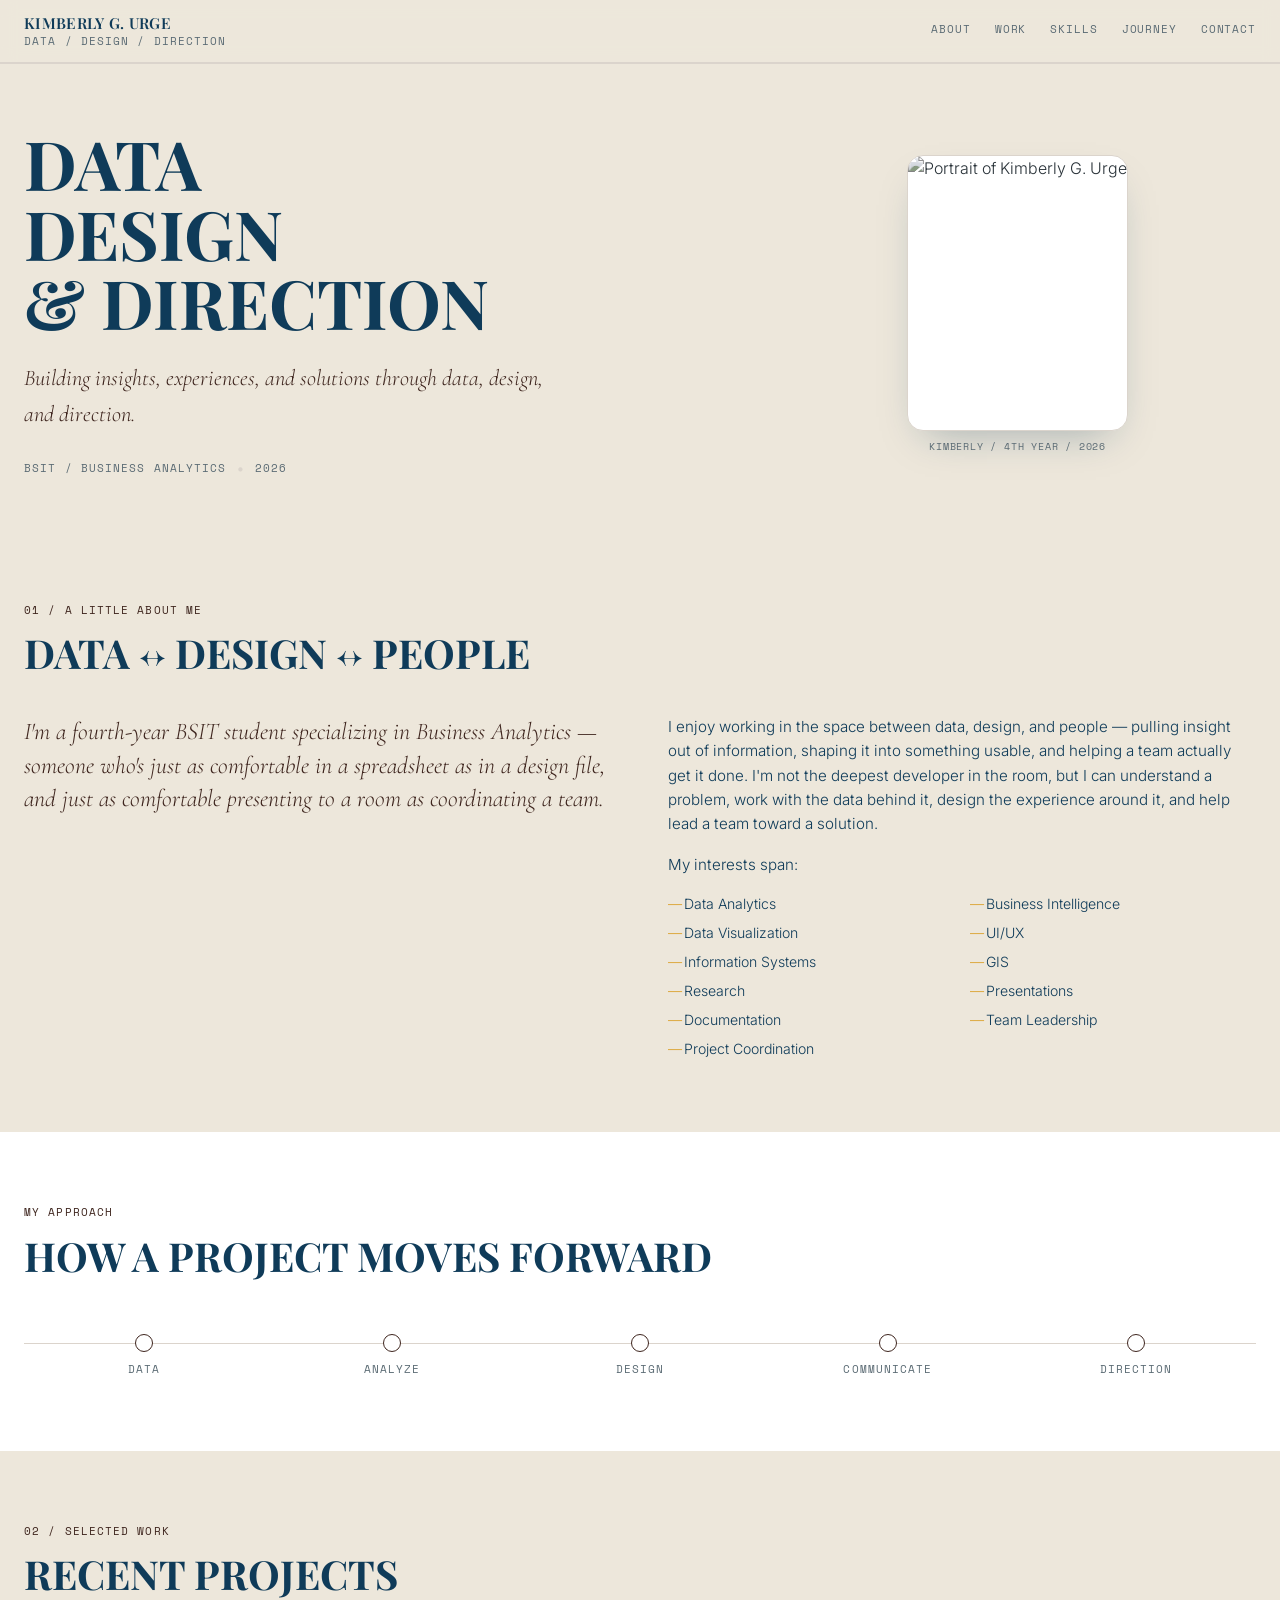
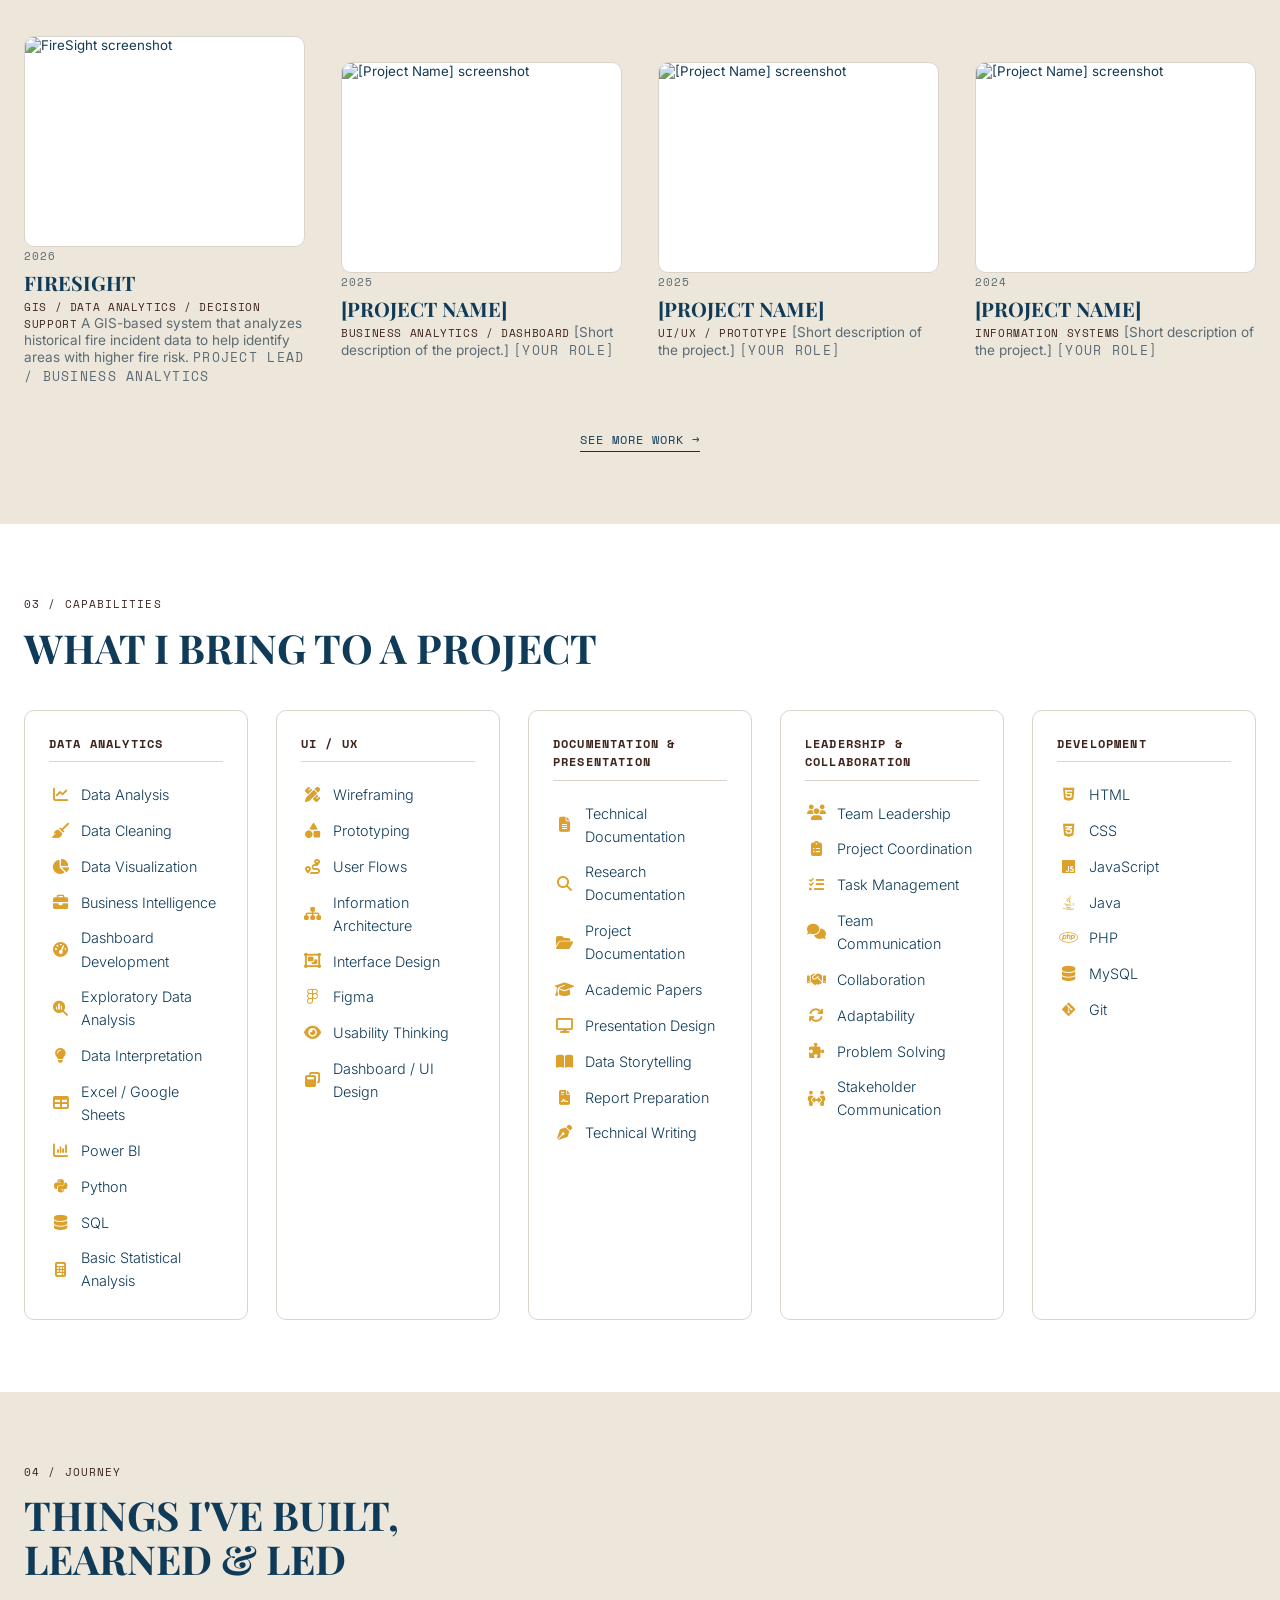
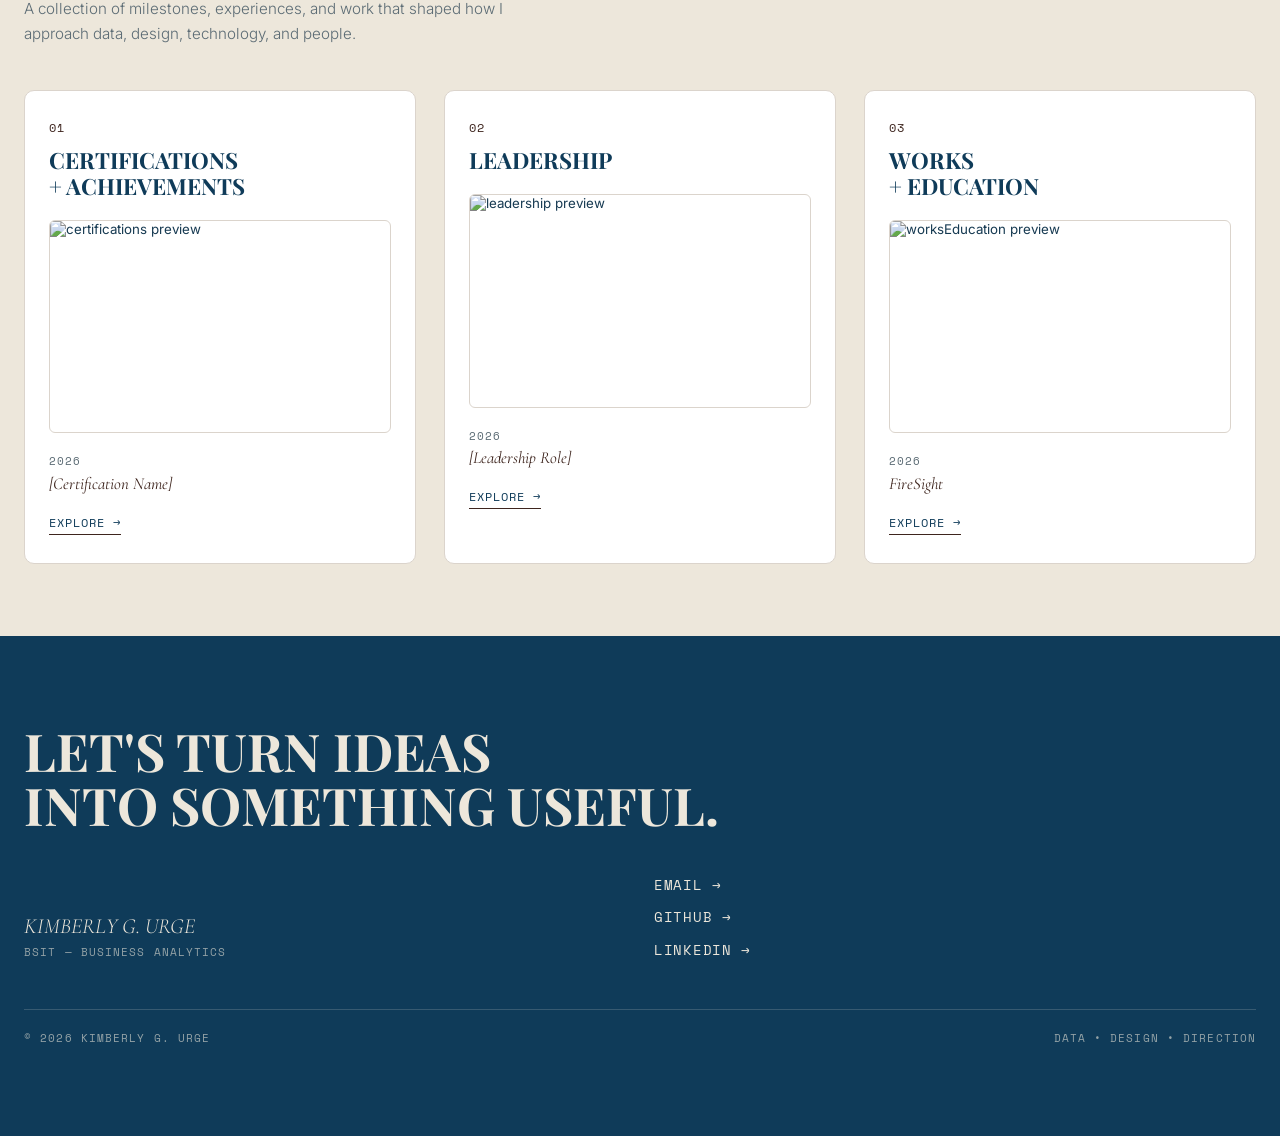
==== commit c64e76a5: "more defined work" ====
--- a/index.html
+++ b/index.html
@@ -11,6 +11,7 @@
 <link href="https://fonts.googleapis.com/css2?family=Playfair+Display:ital,wght@0,400;0,500;0,600;0,700;1,500&family=Cormorant+Garamond:ital,wght@0,400;0,500;1,400&family=Inter:wght@300;400;500;600&family=Space+Mono:wght@400;700&display=swap" rel="stylesheet">
 
 <link rel="stylesheet" href="style.css">
+<link rel="stylesheet" href="https://cdnjs.cloudflare.com/ajax/libs/font-awesome/6.5.1/css/all.min.css" crossorigin="anonymous" referrerpolicy="no-referrer">
 </head>
 <body>
 
@@ -69,7 +70,7 @@
 
       <div class="hero-photo reveal">
         <div class="photo-frame">
-          <img src="https://via.placeholder.com/560x680/D8D3C8/1B365D?text=%5BYOUR+PHOTO%5D" alt="Portrait of Kimberly G. Urge">
+          <img src="https://via.placeholder.com/560x680/DBD4CC/0F3B59?text=%5BYOUR+PHOTO%5D" alt="Portrait of Kimberly G. Urge">
         </div>
         <p class="caption">KIMBERLY / 4TH YEAR / 2026</p>
       </div>
@@ -173,48 +174,73 @@
         <div class="skill-col reveal">
           <h4>DATA ANALYTICS</h4><hr>
           <ul>
-            <li>Data Analysis</li><li>Data Cleaning</li><li>Data Visualization</li>
-            <li>Business Intelligence</li><li>Dashboard Development</li>
-            <li>Exploratory Data Analysis</li><li>Data Interpretation</li>
-            <li>Excel / Google Sheets</li><li>Power BI</li><li>Python</li><li>SQL</li>
-            <li>Basic Statistical Analysis</li>
+            <li><i class="fa-solid fa-chart-line"></i>Data Analysis</li>
+            <li><i class="fa-solid fa-broom"></i>Data Cleaning</li>
+            <li><i class="fa-solid fa-chart-pie"></i>Data Visualization</li>
+            <li><i class="fa-solid fa-briefcase"></i>Business Intelligence</li>
+            <li><i class="fa-solid fa-gauge-high"></i>Dashboard Development</li>
+            <li><i class="fa-solid fa-magnifying-glass-chart"></i>Exploratory Data Analysis</li>
+            <li><i class="fa-solid fa-lightbulb"></i>Data Interpretation</li>
+            <li><i class="fa-solid fa-table"></i>Excel / Google Sheets</li>
+            <li><i class="fa-solid fa-chart-column"></i>Power BI</li>
+            <li><i class="fa-brands fa-python"></i>Python</li>
+            <li><i class="fa-solid fa-database"></i>SQL</li>
+            <li><i class="fa-solid fa-calculator"></i>Basic Statistical Analysis</li>
           </ul>
         </div>
 
         <div class="skill-col reveal">
           <h4>UI / UX</h4><hr>
           <ul>
-            <li>Wireframing</li><li>Prototyping</li><li>User Flows</li>
-            <li>Information Architecture</li><li>Interface Design</li>
-            <li>Figma</li><li>Usability Thinking</li><li>Dashboard / UI Design</li>
+            <li><i class="fa-solid fa-pen-ruler"></i>Wireframing</li>
+            <li><i class="fa-solid fa-shapes"></i>Prototyping</li>
+            <li><i class="fa-solid fa-route"></i>User Flows</li>
+            <li><i class="fa-solid fa-sitemap"></i>Information Architecture</li>
+            <li><i class="fa-solid fa-object-group"></i>Interface Design</li>
+            <li><i class="fa-brands fa-figma"></i>Figma</li>
+            <li><i class="fa-solid fa-eye"></i>Usability Thinking</li>
+            <li><i class="fa-solid fa-window-restore"></i>Dashboard / UI Design</li>
           </ul>
         </div>
 
         <div class="skill-col reveal">
           <h4>DOCUMENTATION &amp; PRESENTATION</h4><hr>
           <ul>
-            <li>Technical Documentation</li><li>Research Documentation</li>
-            <li>Project Documentation</li><li>Academic Papers</li>
-            <li>Presentation Design</li><li>Data Storytelling</li>
-            <li>Report Preparation</li><li>Technical Writing</li>
+            <li><i class="fa-solid fa-file-lines"></i>Technical Documentation</li>
+            <li><i class="fa-solid fa-magnifying-glass"></i>Research Documentation</li>
+            <li><i class="fa-solid fa-folder-open"></i>Project Documentation</li>
+            <li><i class="fa-solid fa-graduation-cap"></i>Academic Papers</li>
+            <li><i class="fa-solid fa-display"></i>Presentation Design</li>
+            <li><i class="fa-solid fa-book-open"></i>Data Storytelling</li>
+            <li><i class="fa-solid fa-file-contract"></i>Report Preparation</li>
+            <li><i class="fa-solid fa-pen-nib"></i>Technical Writing</li>
           </ul>
         </div>
 
         <div class="skill-col reveal">
           <h4>LEADERSHIP &amp; COLLABORATION</h4><hr>
           <ul>
-            <li>Team Leadership</li><li>Project Coordination</li>
-            <li>Task Management</li><li>Team Communication</li>
-            <li>Collaboration</li><li>Adaptability</li>
-            <li>Problem Solving</li><li>Stakeholder Communication</li>
+            <li><i class="fa-solid fa-users"></i>Team Leadership</li>
+            <li><i class="fa-solid fa-clipboard-list"></i>Project Coordination</li>
+            <li><i class="fa-solid fa-list-check"></i>Task Management</li>
+            <li><i class="fa-solid fa-comments"></i>Team Communication</li>
+            <li><i class="fa-solid fa-handshake"></i>Collaboration</li>
+            <li><i class="fa-solid fa-arrows-rotate"></i>Adaptability</li>
+            <li><i class="fa-solid fa-puzzle-piece"></i>Problem Solving</li>
+            <li><i class="fa-solid fa-people-arrows"></i>Stakeholder Communication</li>
           </ul>
         </div>
 
         <div class="skill-col reveal">
           <h4>DEVELOPMENT</h4><hr>
           <ul>
-            <li>HTML</li><li>CSS</li><li>JavaScript</li>
-            <li>Java</li><li>PHP</li><li>MySQL</li><li>Git</li>
+            <li><i class="fa-brands fa-html5"></i>HTML</li>
+            <li><i class="fa-brands fa-css3-alt"></i>CSS</li>
+            <li><i class="fa-brands fa-js"></i>JavaScript</li>
+            <li><i class="fa-brands fa-java"></i>Java</li>
+            <li><i class="fa-brands fa-php"></i>PHP</li>
+            <li><i class="fa-solid fa-database"></i>MySQL</li>
+            <li><i class="fa-brands fa-git-alt"></i>Git</li>
           </ul>
         </div>
       </div>
--- a/style.css
+++ b/style.css
@@ -4,14 +4,28 @@
    ========================================================= */
 
 :root {
-  --cream: #F3EFE6;
-  --navy: #0D1B2A;
-  --navy-2: #1B365D;
-  --gray: #667085;
+  /* ---- Palette: Yale Blue / Cool Steel / Dust Grey / Goldenrod / Dark Coffee ---- */
+  --yale-blue: #0F3B59;
+  --cool-steel: #7D929E;
+  --dust-grey: #DBD4CC;
+  --goldenrod: #DBA12C;
+  --dark-coffee: #3E251E;
+
+  --cream: #EDE7DB;        /* Dust Grey, lightened slightly for body-copy contrast */
+  --navy: #0F3B59;         /* Yale Blue — headings & primary text */
+  --navy-2: #3E251E;       /* Dark Coffee — secondary accent, links, labels */
+  --gray: #5B6B74;         /* Cool Steel, deepened for legible small text */
+  --steel: #7D929E;        /* Cool Steel — decorative accents, icons on dark bg */
+  --gold: #DBA12C;         /* Goldenrod — highlight / CTA accent */
   --white: #FFFFFF;
-  --border: #D8D3C8;
+  --border: #DBD4CC;       /* Dust Grey */
 
   --maxw: 1280px;
+  --radius-sm: 6px;
+  --radius: 10px;
+  --radius-lg: 16px;
+  --ease: cubic-bezier(0.4, 0, 0.2, 1);
+  --ease-soft: cubic-bezier(0.16, 1, 0.3, 1);
 
   --font-display: "Playfair Display", serif;
   --font-serif: "Cormorant Garamond", serif;
@@ -30,9 +44,9 @@
   overflow-x: hidden; /* safety net against any accidental overflow */
 }
 img { max-width: 100%; display: block; }
-a { color: inherit; text-decoration: none; }
+a { color: inherit; text-decoration: none; transition: color 300ms var(--ease), opacity 300ms var(--ease); }
 ul, ol { list-style: none; }
-button { font-family: inherit; cursor: pointer; background: none; border: none; color: inherit; }
+button { font-family: inherit; cursor: pointer; background: none; border: none; color: inherit; transition: color 300ms var(--ease), background-color 300ms var(--ease), border-color 300ms var(--ease), transform 300ms var(--ease); }
 
 .wrap {
   max-width: var(--maxw);
@@ -44,6 +58,8 @@
   position: absolute; left: -999px; top: 0;
   background: var(--navy); color: var(--cream);
   padding: 10px 16px; z-index: 300; font-family: var(--font-mono); font-size: 12px;
+  border-radius: var(--radius-sm);
+  transition: left 250ms var(--ease-soft);
 }
 .skip-link:focus { left: 16px; top: 16px; }
 
@@ -58,9 +74,10 @@
 /* ---------- Header ---------- */
 .site-header {
   position: sticky; top: 0; z-index: 100;
-  background: rgba(243, 239, 230, 0.9);
-  backdrop-filter: blur(6px);
+  background: rgba(237, 231, 219, 0.88);
+  backdrop-filter: blur(8px);
   border-bottom: 1px solid var(--border);
+  transition: background-color 300ms var(--ease), box-shadow 300ms var(--ease);
 }
 .header-inner {
   max-width: var(--maxw); margin: 0 auto;
@@ -80,8 +97,8 @@
 .desktop-nav a:hover { color: var(--navy); }
 .desktop-nav a::after {
   content: ""; position: absolute; left: 0; bottom: -3px;
-  width: 0; height: 1px; background: var(--navy-2);
-  transition: width 250ms ease;
+  width: 0; height: 2px; border-radius: 2px; background: var(--gold);
+  transition: width 350ms var(--ease-soft);
 }
 .desktop-nav a:hover::after { width: 100%; }
 
@@ -90,8 +107,8 @@
   display: flex; flex-direction: column; justify-content: space-between;
 }
 .nav-toggle span {
-  display: block; width: 100%; height: 1px; background: var(--navy);
-  transition: transform 300ms ease, opacity 300ms ease;
+  display: block; width: 100%; height: 1px; border-radius: 2px; background: var(--navy);
+  transition: transform 350ms var(--ease-soft), opacity 300ms var(--ease);
 }
 .nav-toggle[aria-expanded="true"] span:nth-child(1) { transform: translateY(9px) rotate(45deg); }
 .nav-toggle[aria-expanded="true"] span:nth-child(2) { opacity: 0; }
@@ -99,7 +116,7 @@
 
 .mobile-nav {
   max-height: 0; overflow: hidden;
-  transition: max-height 300ms ease;
+  transition: max-height 400ms var(--ease-soft);
   border-top: 1px solid var(--border);
 }
 .mobile-nav.is-open { max-height: 300px; }
@@ -109,7 +126,9 @@
   text-transform: uppercase; letter-spacing: 0.08em;
   border-bottom: 1px solid var(--border);
   color: var(--navy-2);
-}
+  transition: color 250ms var(--ease), padding-left 250ms var(--ease), background-color 250ms var(--ease);
+}
+.mobile-nav a:hover { color: var(--gold); padding-left: 1.9rem; background: rgba(219, 161, 44, 0.06); }
 @media (min-width: 860px) {
   .desktop-nav { display: flex; }
   .nav-toggle { display: none; }
@@ -136,9 +155,20 @@
 .hero-photo { justify-self: center; }
 .photo-frame {
   border: 1px solid var(--border);
+  border-radius: var(--radius-lg);
   aspect-ratio: 4/5; max-width: 280px; overflow: hidden; background: var(--white);
-}
-.photo-frame img { width: 100%; height: 100%; object-fit: cover; filter: grayscale(80%) contrast(1.05); }
+  box-shadow: 0 18px 40px -18px rgba(15, 59, 89, 0.35);
+  transition: transform 450ms var(--ease-soft), box-shadow 450ms var(--ease-soft);
+}
+.photo-frame:hover {
+  transform: translateY(-4px);
+  box-shadow: 0 24px 48px -16px rgba(15, 59, 89, 0.42);
+}
+.photo-frame img {
+  width: 100%; height: 100%; object-fit: cover; filter: grayscale(80%) contrast(1.05);
+  transition: filter 450ms var(--ease-soft), transform 500ms var(--ease-soft);
+}
+.photo-frame:hover img { filter: grayscale(20%) contrast(1.05); transform: scale(1.03); }
 .caption {
   font-family: var(--font-mono); font-size: 10px; letter-spacing: 0.08em;
   text-transform: uppercase; color: var(--gray); margin-top: 0.5rem; text-align: center;
@@ -151,7 +181,7 @@
 .section { padding: 4.5rem 0; }
 .section--tint { background: var(--white); }
 .section--navy { background: var(--navy); color: var(--cream); }
-.section--navy .mono-label { color: rgba(243,239,230,0.55); }
+.section--navy .mono-label { color: rgba(237,231,219,0.6); }
 
 .section-label { font-family: var(--font-mono); font-size: 11px; letter-spacing: 0.1em; color: var(--navy-2); text-transform: uppercase; margin-bottom: 0.75rem; }
 .section-title {
@@ -170,7 +200,7 @@
 .about-body p { font-size: 0.95rem; margin-bottom: 1rem; color: var(--navy); }
 .interest-list { display: grid; grid-template-columns: 1fr 1fr; gap: 0.4rem 1rem; margin-top: 0.5rem; }
 .interest-list li { font-size: 0.88rem; position: relative; padding-left: 1rem; }
-.interest-list li::before { content: "—"; position: absolute; left: 0; color: var(--navy-2); }
+.interest-list li::before { content: "—"; position: absolute; left: 0; color: var(--gold); }
 @media (min-width: 860px) { .about-grid { grid-template-columns: 1fr 1fr; gap: 3.5rem; } }
 
 /* ---------- Approach: horizontal road ---------- */
@@ -201,8 +231,11 @@
   width: 18px; height: 18px; border-radius: 50%;
   background: var(--white);
   border: 1px solid var(--navy-2);
-}
-.road-label { white-space: nowrap; }
+  transition: background-color 350ms var(--ease), border-color 350ms var(--ease), transform 350ms var(--ease-soft);
+}
+.road-node:hover .road-dot { background: var(--gold); border-color: var(--gold); transform: scale(1.15); }
+.road-label { white-space: nowrap; transition: color 300ms var(--ease); }
+.road-node:hover .road-label { color: var(--navy); }
 
 @media (max-width: 700px) {
   .road { flex-direction: column; align-items: flex-start; gap: 1.5rem; }
@@ -213,11 +246,17 @@
 /* ---------- Projects ---------- */
 .project-grid { display: grid; grid-template-columns: 1fr; gap: 2.25rem; }
 .project-card { cursor: pointer; border: none; text-align: left; }
-.project-image { display: block; overflow: hidden; border: 1px solid var(--border); background: var(--white); aspect-ratio: 4/3; }
-.project-image img { width: 100%; height: 100%; object-fit: cover; transition: transform 450ms ease; filter: grayscale(15%); }
-.project-card:hover .project-image img { transform: scale(1.03); }
+.project-image {
+  display: block; overflow: hidden; border: 1px solid var(--border);
+  border-radius: var(--radius); background: var(--white); aspect-ratio: 4/3;
+  transition: box-shadow 400ms var(--ease-soft), border-color 400ms var(--ease-soft);
+}
+.project-image img { width: 100%; height: 100%; object-fit: cover; transition: transform 550ms var(--ease-soft); filter: grayscale(15%); }
+.project-card:hover .project-image { box-shadow: 0 20px 36px -20px rgba(15, 59, 89, 0.4); border-color: var(--steel); }
+.project-card:hover .project-image img { transform: scale(1.05); }
 .project-info { padding-top: 0.9rem; }
-.project-info h3 { font-family: var(--font-display); font-size: 1.25rem; text-transform: uppercase; margin: 0.3rem 0 0.15rem; }
+.project-info h3 { font-family: var(--font-display); font-size: 1.25rem; text-transform: uppercase; margin: 0.3rem 0 0.15rem; transition: color 300ms var(--ease); }
+.project-card:hover .project-info h3 { color: var(--navy-2); }
 .project-cat { font-family: var(--font-mono); font-size: 10.5px; color: var(--navy-2); text-transform: uppercase; letter-spacing: 0.06em; }
 .project-desc { font-size: 0.85rem; color: var(--gray); margin: 0.4rem 0; }
 .project-role { font-size: 0.8rem; color: var(--gray); }
@@ -226,18 +265,45 @@
   font-family: var(--font-mono); font-size: 12px; text-transform: uppercase; letter-spacing: 0.08em;
   border-bottom: 1px solid var(--navy-2); padding-bottom: 3px;
   display: inline-block;
-}
+  transition: color 300ms var(--ease), border-color 300ms var(--ease), transform 300ms var(--ease-soft);
+}
+.text-btn:hover { color: var(--gold); border-color: var(--gold); transform: translateX(3px); }
 .section--navy .text-btn { border-color: var(--cream); }
+.section--navy .text-btn:hover { color: var(--gold); border-color: var(--gold); }
 .see-more-wrap { margin-top: 2.5rem; text-align: center; }
 
 @media (min-width: 700px) { .project-grid { grid-template-columns: 1fr 1fr; } }
 @media (min-width: 1050px) { .project-grid { grid-template-columns: repeat(4, 1fr); } }
 
 /* ---------- Skills ---------- */
-.skills-grid { display: grid; grid-template-columns: 1fr; gap: 2.25rem; }
+.skills-grid { display: grid; grid-template-columns: 1fr; gap: 1.75rem; }
+.skill-col {
+  background: var(--cream);
+  border: 1px solid var(--border);
+  border-radius: var(--radius);
+  padding: 1.5rem 1.5rem 1.25rem;
+  transition: transform 400ms var(--ease-soft), box-shadow 400ms var(--ease-soft), border-color 400ms var(--ease-soft);
+}
+.section--tint .skill-col { background: var(--white); }
+.skill-col:hover {
+  transform: translateY(-5px);
+  border-color: var(--steel);
+  box-shadow: 0 20px 34px -22px rgba(15, 59, 89, 0.35);
+}
 .skill-col h4 { font-family: var(--font-mono); font-size: 11.5px; letter-spacing: 0.1em; color: var(--navy-2); margin-bottom: 0.5rem; }
 .skill-col hr { border: none; border-top: 1px solid var(--border); margin-bottom: 0.9rem; }
-.skill-col li { padding: 0.3rem 0; font-size: 0.9rem; }
+.skill-col li {
+  padding: 0.4rem 0; font-size: 0.9rem;
+  display: flex; align-items: center; gap: 0.6rem;
+  transition: color 250ms var(--ease), transform 250ms var(--ease-soft);
+}
+.skill-col li:hover { color: var(--navy-2); transform: translateX(3px); }
+.skill-col li i {
+  width: 22px; flex-shrink: 0; text-align: center;
+  font-size: 0.95rem; color: var(--gold);
+  transition: transform 300ms var(--ease-soft), color 300ms var(--ease);
+}
+.skill-col li:hover i { color: var(--navy); transform: scale(1.15); }
 @media (min-width: 700px) { .skills-grid { grid-template-columns: 1fr 1fr; } }
 @media (min-width: 1050px) { .skills-grid { grid-template-columns: repeat(5, 1fr); } }
 
@@ -253,12 +319,14 @@
   text-align: left;
   background: var(--white);
   border: 1px solid var(--border);
+  border-radius: var(--radius);
   padding: 1.75rem 1.5rem;
-  transition: transform 350ms ease, border-color 350ms ease;
+  transition: transform 400ms var(--ease-soft), border-color 400ms var(--ease-soft), box-shadow 400ms var(--ease-soft);
 }
 .journey-card:hover, .journey-card:focus-visible {
-  transform: translateY(-4px);
-  border-color: var(--navy-2);
+  transform: translateY(-6px);
+  border-color: var(--gold);
+  box-shadow: 0 22px 38px -22px rgba(15, 59, 89, 0.35);
 }
 .journey-card-index {
   color: var(--navy-2); font-size: 12px; margin-bottom: 0.75rem;
@@ -269,9 +337,13 @@
 }
 .journey-card-image {
   display: block; width: 100%; aspect-ratio: 16/10;
-  overflow: hidden; border: 1px solid var(--border); margin-bottom: 1.25rem;
-}
-.journey-card-image img { width: 100%; height: 100%; object-fit: cover; filter: grayscale(20%); }
+  overflow: hidden; border: 1px solid var(--border); border-radius: var(--radius-sm); margin-bottom: 1.25rem;
+}
+.journey-card-image img {
+  width: 100%; height: 100%; object-fit: cover; filter: grayscale(20%);
+  transition: transform 550ms var(--ease-soft), filter 450ms var(--ease-soft);
+}
+.journey-card:hover .journey-card-image img { transform: scale(1.05); filter: grayscale(0%); }
 .journey-card-preview {
   display: flex; flex-direction: column; gap: 0.2rem; margin-bottom: 1.25rem;
 }
@@ -302,39 +374,45 @@
 .contact-grid { display: grid; grid-template-columns: 1fr; gap: 1.75rem; margin-bottom: 3rem; }
 .contact-name { font-family: var(--font-serif); font-style: italic; font-size: 1.35rem; }
 .contact-links { display: flex; flex-direction: column; gap: 0.6rem; font-family: var(--font-mono); font-size: 0.9rem; text-transform: uppercase; letter-spacing: 0.05em; }
-.contact-links a:hover { opacity: 0.75; }
-.footer-bottom { display: flex; flex-wrap: wrap; justify-content: space-between; gap: 0.5rem; padding-top: 1.25rem; border-top: 1px solid rgba(243,239,230,0.15); }
+.contact-links a { transition: color 300ms var(--ease), transform 300ms var(--ease-soft), opacity 300ms var(--ease); display: inline-block; }
+.contact-links a:hover { color: var(--gold); transform: translateX(4px); opacity: 1; }
+.footer-bottom { display: flex; flex-wrap: wrap; justify-content: space-between; gap: 0.5rem; padding-top: 1.25rem; border-top: 1px solid rgba(237,231,219,0.18); }
 @media (min-width: 700px) { .contact-grid { grid-template-columns: 1fr 1fr; align-items: end; } }
 
 /* ---------- Overlays (carousel + project modal) ---------- */
 .overlay {
   position: fixed; inset: 0; z-index: 200;
-  background: rgba(13, 27, 42, 0.72);
+  background: rgba(15, 59, 89, 0.68);
+  backdrop-filter: blur(3px);
   display: flex; align-items: center; justify-content: center;
   padding: 1.5rem;
   opacity: 0; pointer-events: none;
-  transition: opacity 250ms ease;
+  transition: opacity 350ms var(--ease-soft);
 }
 .overlay.is-open { opacity: 1; pointer-events: auto; }
 
 .overlay-panel {
   background: var(--cream);
   border: 1px solid var(--border);
+  border-radius: var(--radius-lg);
   max-width: 780px; width: 100%;
   max-height: 90vh; overflow-y: auto;
   position: relative;
   padding: 2.5rem 2rem 2rem;
-  transform: scale(0.98);
-  transition: transform 250ms ease;
-}
-.overlay.is-open .overlay-panel { transform: scale(1); }
+  transform: scale(0.96) translateY(8px);
+  box-shadow: 0 40px 80px -30px rgba(15, 59, 89, 0.5);
+  transition: transform 400ms var(--ease-soft);
+}
+.overlay.is-open .overlay-panel { transform: scale(1) translateY(0); }
 
 .overlay-close {
   width: 32px; height: 32px;
   font-size: 14px; color: var(--navy);
   border: 1px solid var(--border); border-radius: 50%;
   flex-shrink: 0;
-}
+  transition: background-color 300ms var(--ease), color 300ms var(--ease), border-color 300ms var(--ease), transform 300ms var(--ease-soft);
+}
+.overlay-close:hover { background: var(--gold); border-color: var(--gold); color: var(--navy); transform: rotate(90deg); }
 .modal-panel .overlay-close,
 .carousel-panel .overlay-close {
   position: absolute; top: 1rem; right: 1rem;
@@ -342,15 +420,19 @@
 
 /* Carousel (project "see more") */
 .carousel-index { text-align: center; margin-bottom: 1rem; }
-.carousel-image { border: 1px solid var(--border); aspect-ratio: 16/10; overflow: hidden; margin-bottom: 1.25rem; }
-.carousel-image img { width: 100%; height: 100%; object-fit: cover; }
+.carousel-image { border: 1px solid var(--border); border-radius: var(--radius); aspect-ratio: 16/10; overflow: hidden; margin-bottom: 1.25rem; }
+.carousel-image img { width: 100%; height: 100%; object-fit: cover; transition: transform 500ms var(--ease-soft); }
 .carousel-info h3 { font-family: var(--font-display); font-size: 1.5rem; text-transform: uppercase; margin: 0.4rem 0 0.2rem; }
 .carousel-nav { display: flex; justify-content: space-between; margin-top: 1.5rem; }
-.carousel-nav button { font-size: 1.25rem; color: var(--navy-2); width: 40px; height: 40px; border: 1px solid var(--border); border-radius: 50%; }
-.carousel-nav button:hover { background: var(--white); }
+.carousel-nav button {
+  font-size: 1.25rem; color: var(--navy-2); width: 40px; height: 40px;
+  border: 1px solid var(--border); border-radius: 50%;
+  transition: background-color 300ms var(--ease), border-color 300ms var(--ease), color 300ms var(--ease), transform 300ms var(--ease-soft);
+}
+.carousel-nav button:hover { background: var(--gold); border-color: var(--gold); color: var(--navy); transform: scale(1.08); }
 
 /* Project detail modal */
-.modal-media { border: 1px solid var(--border); aspect-ratio: 16/9; overflow: hidden; margin-bottom: 1.5rem; }
+.modal-media { border: 1px solid var(--border); border-radius: var(--radius); aspect-ratio: 16/9; overflow: hidden; margin-bottom: 1.5rem; }
 .modal-media img { width: 100%; height: 100%; object-fit: cover; }
 .modal-body h3 { font-family: var(--font-display); font-size: 1.75rem; text-transform: uppercase; margin: 0.4rem 0 0.2rem; }
 .modal-section { margin-top: 1.25rem; padding-top: 1rem; border-top: 1px solid var(--border); }
@@ -362,6 +444,8 @@
   width: 92%;
   max-height: 84vh;
   padding: 0;
+  border-radius: var(--radius-lg);
+  overflow: hidden;
   display: flex;
   flex-direction: column;
 }
@@ -391,8 +475,9 @@
 .journey-modal-nav button {
   width: 36px; height: 36px; border: 1px solid var(--border); border-radius: 50%;
   font-size: 1.1rem; color: var(--navy-2);
-}
-.journey-modal-nav button:hover { background: var(--white); }
+  transition: background-color 300ms var(--ease), border-color 300ms var(--ease), color 300ms var(--ease), transform 300ms var(--ease-soft);
+}
+.journey-modal-nav button:hover { background: var(--gold); border-color: var(--gold); color: var(--navy); transform: scale(1.08); }
 .journey-modal-nav--desktop { display: none; }
 
 .journey-modal-info {
@@ -408,7 +493,7 @@
 .journey-field ul li {
   font-size: 0.9rem; position: relative; padding-left: 1rem;
 }
-.journey-field ul li::before { content: "—"; position: absolute; left: 0; color: var(--navy-2); }
+.journey-field ul li::before { content: "—"; position: absolute; left: 0; color: var(--gold); }
 .journey-view-project { margin-top: 1.5rem; }
 
 @media (min-width: 860px) {
@@ -432,7 +517,7 @@
 }
 
 /* ---------- Reveal animation ---------- */
-.reveal { opacity: 0; transform: translateY(16px); transition: opacity 600ms ease, transform 600ms ease; }
+.reveal { opacity: 0; transform: translateY(22px); transition: opacity 750ms var(--ease-soft), transform 750ms var(--ease-soft); }
 .reveal.is-visible { opacity: 1; transform: translateY(0); }
 
 @media (prefers-reduced-motion: reduce) {
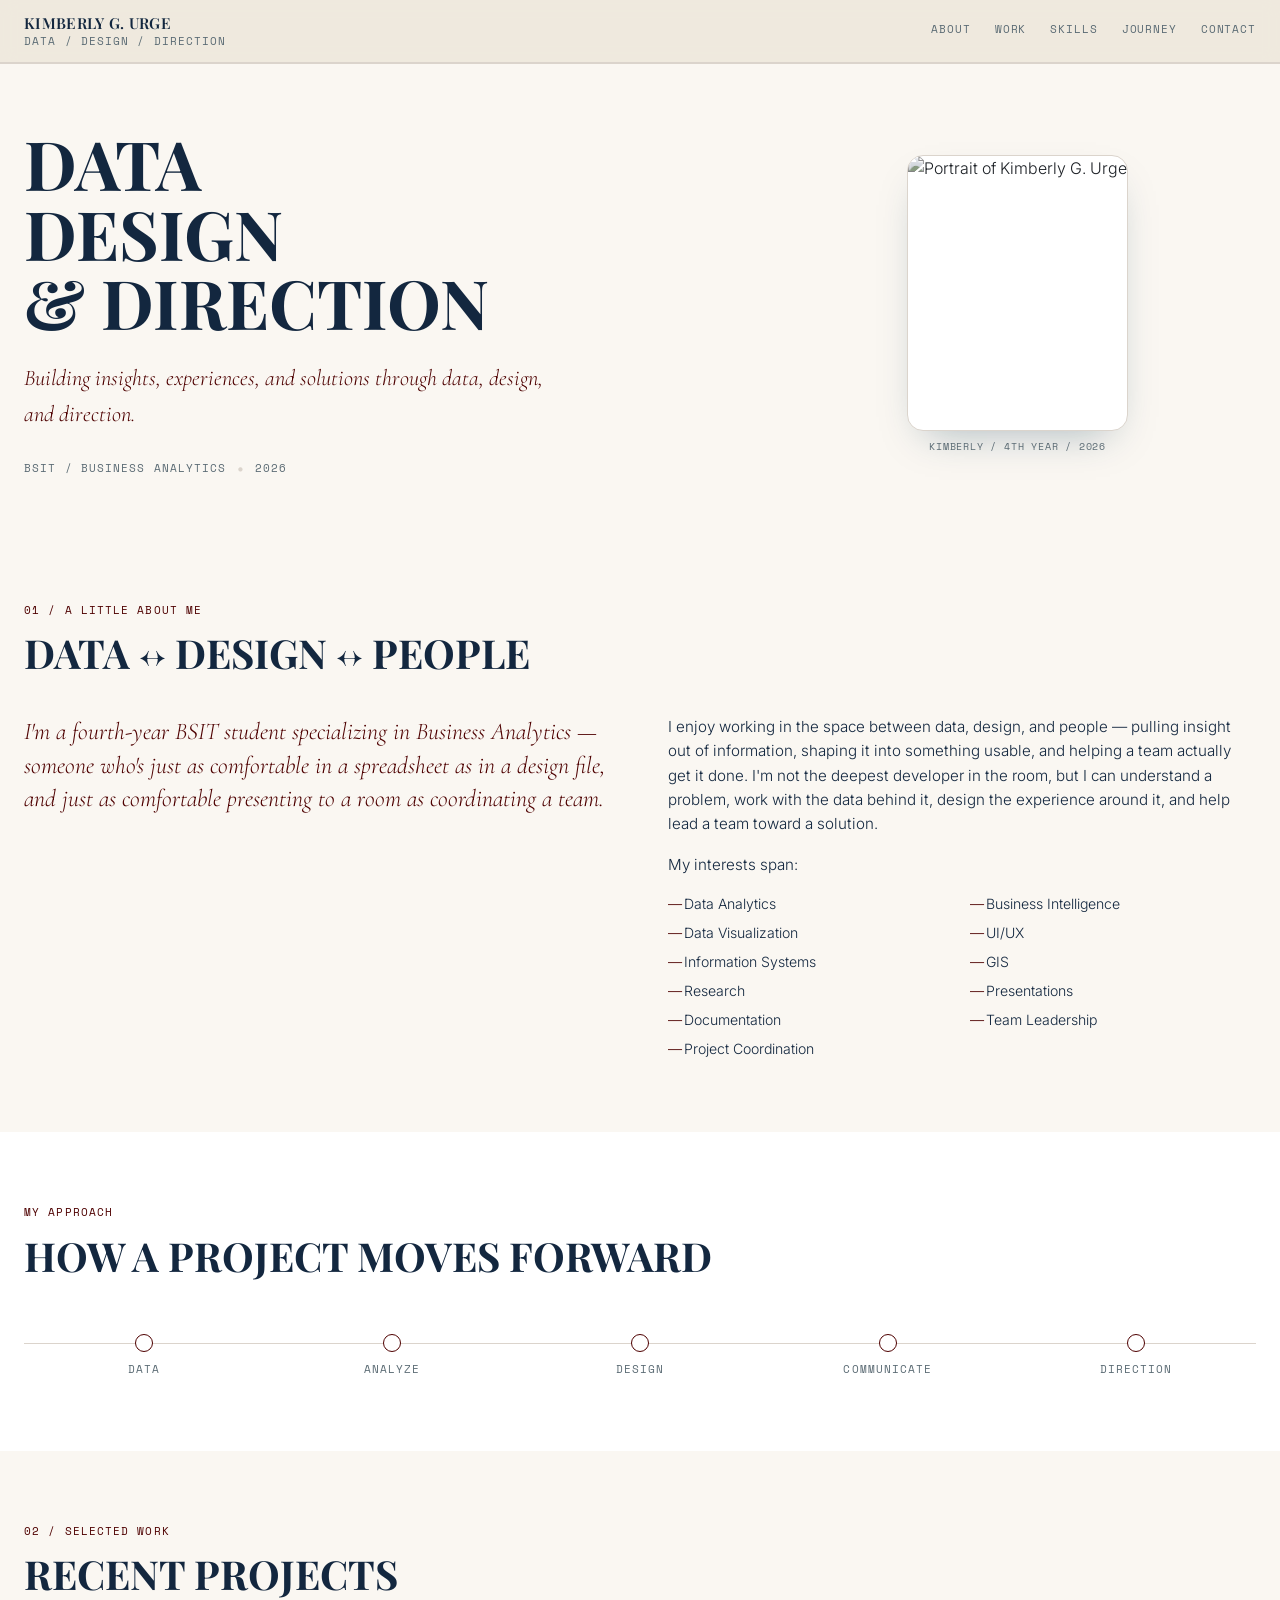
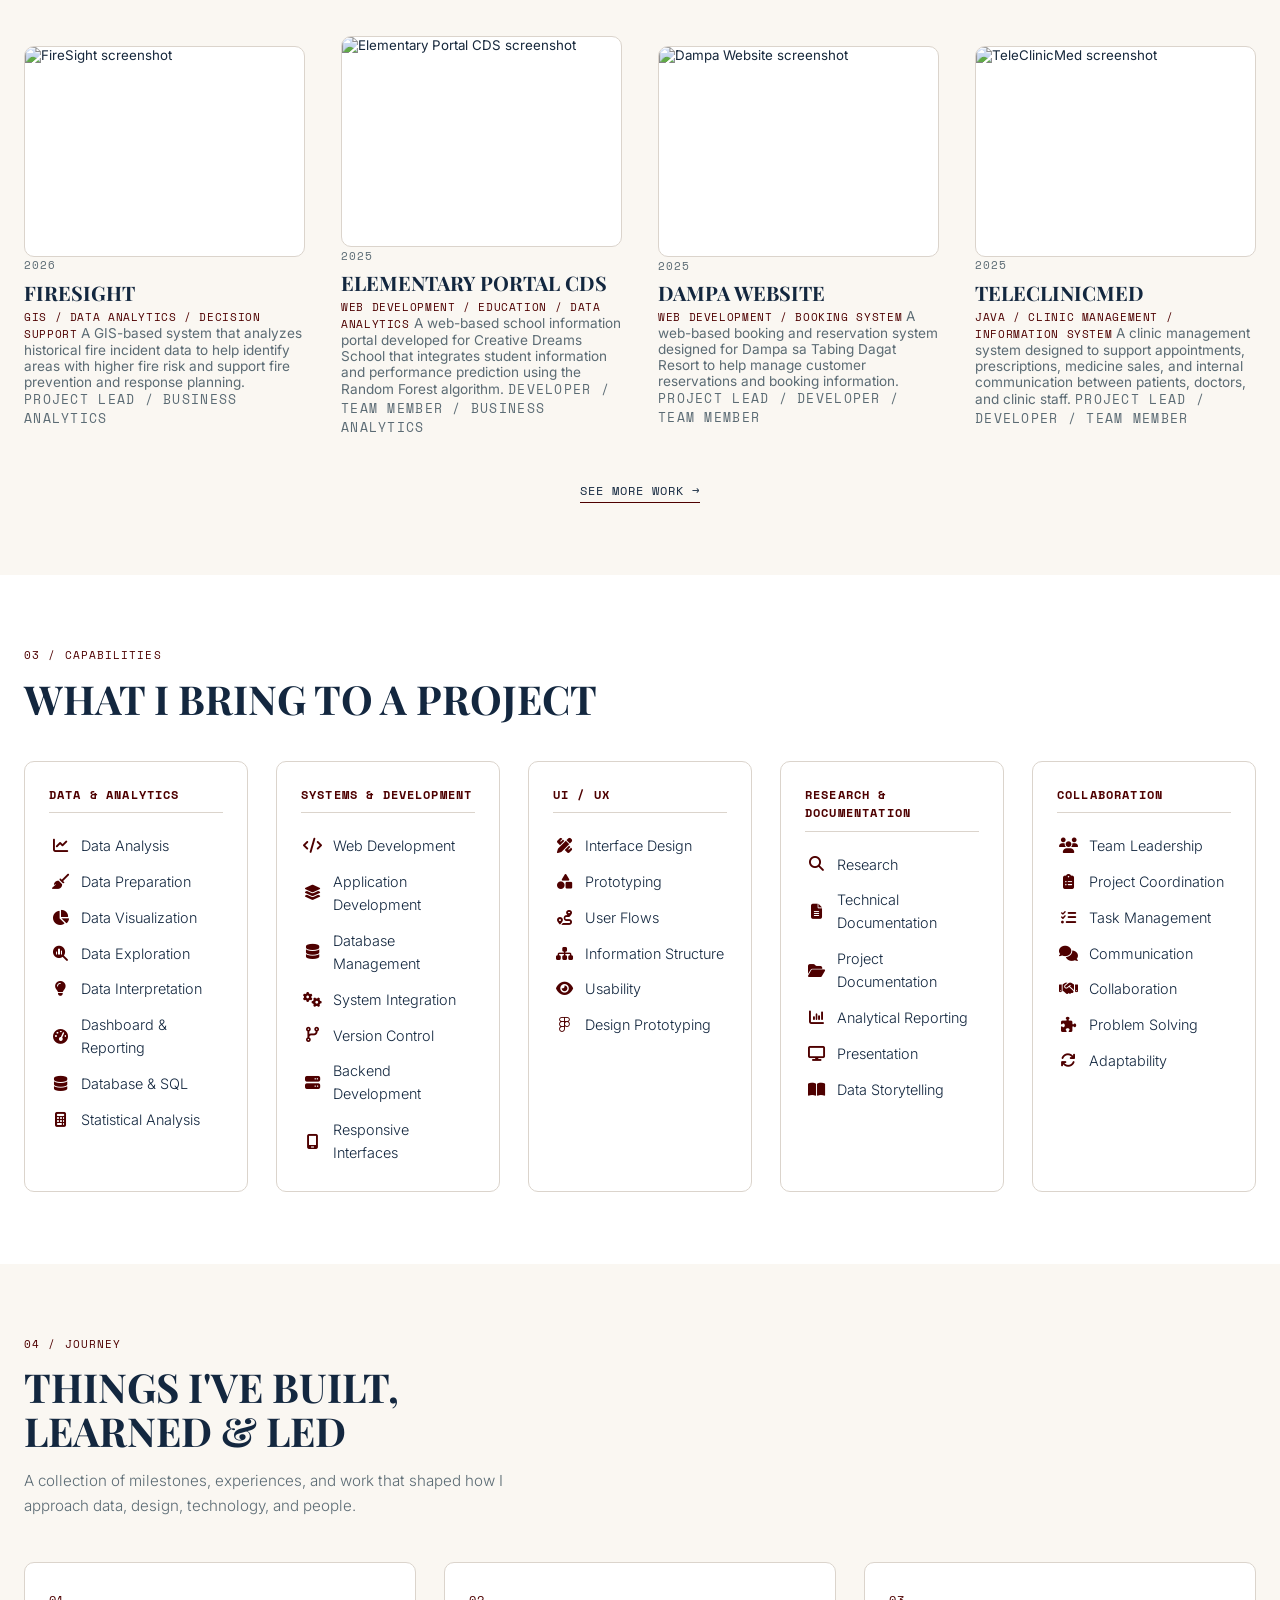
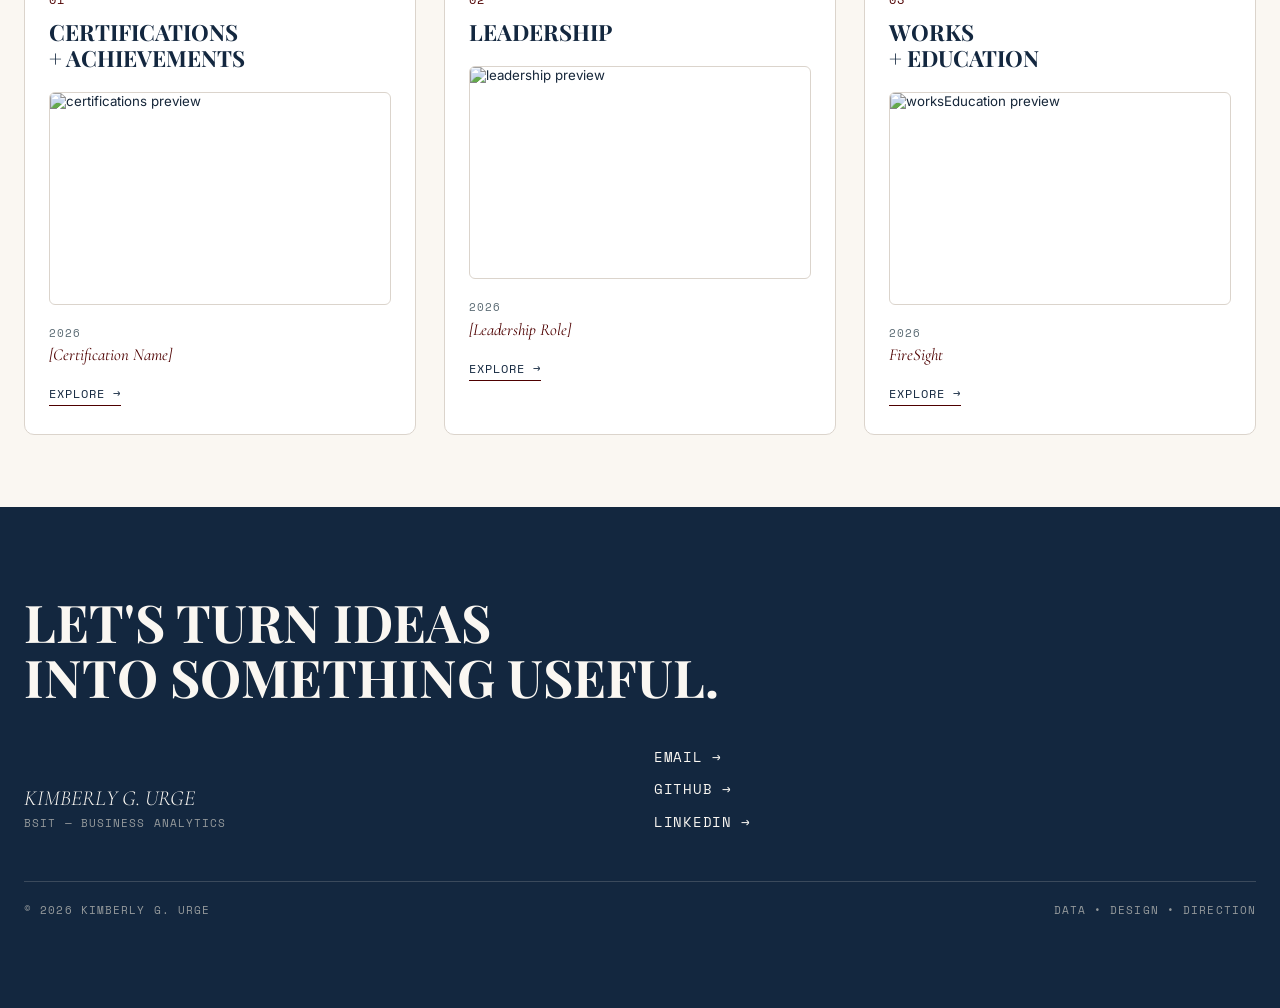
==== commit a8d00b89: "projects/joruney" ====
--- a/index.html
+++ b/index.html
@@ -164,88 +164,81 @@
     </div>
   </section>
 
-  <!-- ============ SKILLS ============ -->
-  <section class="section section--tint" id="skills">
-    <div class="wrap">
-      <p class="section-label reveal">03 / CAPABILITIES</p>
-      <h2 class="section-title reveal">WHAT I BRING TO A PROJECT</h2>
-
-      <div class="skills-grid">
-        <div class="skill-col reveal">
-          <h4>DATA ANALYTICS</h4><hr>
-          <ul>
-            <li><i class="fa-solid fa-chart-line"></i>Data Analysis</li>
-            <li><i class="fa-solid fa-broom"></i>Data Cleaning</li>
-            <li><i class="fa-solid fa-chart-pie"></i>Data Visualization</li>
-            <li><i class="fa-solid fa-briefcase"></i>Business Intelligence</li>
-            <li><i class="fa-solid fa-gauge-high"></i>Dashboard Development</li>
-            <li><i class="fa-solid fa-magnifying-glass-chart"></i>Exploratory Data Analysis</li>
-            <li><i class="fa-solid fa-lightbulb"></i>Data Interpretation</li>
-            <li><i class="fa-solid fa-table"></i>Excel / Google Sheets</li>
-            <li><i class="fa-solid fa-chart-column"></i>Power BI</li>
-            <li><i class="fa-brands fa-python"></i>Python</li>
-            <li><i class="fa-solid fa-database"></i>SQL</li>
-            <li><i class="fa-solid fa-calculator"></i>Basic Statistical Analysis</li>
-          </ul>
-        </div>
-
-        <div class="skill-col reveal">
-          <h4>UI / UX</h4><hr>
-          <ul>
-            <li><i class="fa-solid fa-pen-ruler"></i>Wireframing</li>
-            <li><i class="fa-solid fa-shapes"></i>Prototyping</li>
-            <li><i class="fa-solid fa-route"></i>User Flows</li>
-            <li><i class="fa-solid fa-sitemap"></i>Information Architecture</li>
-            <li><i class="fa-solid fa-object-group"></i>Interface Design</li>
-            <li><i class="fa-brands fa-figma"></i>Figma</li>
-            <li><i class="fa-solid fa-eye"></i>Usability Thinking</li>
-            <li><i class="fa-solid fa-window-restore"></i>Dashboard / UI Design</li>
-          </ul>
-        </div>
-
-        <div class="skill-col reveal">
-          <h4>DOCUMENTATION &amp; PRESENTATION</h4><hr>
-          <ul>
-            <li><i class="fa-solid fa-file-lines"></i>Technical Documentation</li>
-            <li><i class="fa-solid fa-magnifying-glass"></i>Research Documentation</li>
-            <li><i class="fa-solid fa-folder-open"></i>Project Documentation</li>
-            <li><i class="fa-solid fa-graduation-cap"></i>Academic Papers</li>
-            <li><i class="fa-solid fa-display"></i>Presentation Design</li>
-            <li><i class="fa-solid fa-book-open"></i>Data Storytelling</li>
-            <li><i class="fa-solid fa-file-contract"></i>Report Preparation</li>
-            <li><i class="fa-solid fa-pen-nib"></i>Technical Writing</li>
-          </ul>
-        </div>
-
-        <div class="skill-col reveal">
-          <h4>LEADERSHIP &amp; COLLABORATION</h4><hr>
-          <ul>
-            <li><i class="fa-solid fa-users"></i>Team Leadership</li>
-            <li><i class="fa-solid fa-clipboard-list"></i>Project Coordination</li>
-            <li><i class="fa-solid fa-list-check"></i>Task Management</li>
-            <li><i class="fa-solid fa-comments"></i>Team Communication</li>
-            <li><i class="fa-solid fa-handshake"></i>Collaboration</li>
-            <li><i class="fa-solid fa-arrows-rotate"></i>Adaptability</li>
-            <li><i class="fa-solid fa-puzzle-piece"></i>Problem Solving</li>
-            <li><i class="fa-solid fa-people-arrows"></i>Stakeholder Communication</li>
-          </ul>
-        </div>
-
-        <div class="skill-col reveal">
-          <h4>DEVELOPMENT</h4><hr>
-          <ul>
-            <li><i class="fa-brands fa-html5"></i>HTML</li>
-            <li><i class="fa-brands fa-css3-alt"></i>CSS</li>
-            <li><i class="fa-brands fa-js"></i>JavaScript</li>
-            <li><i class="fa-brands fa-java"></i>Java</li>
-            <li><i class="fa-brands fa-php"></i>PHP</li>
-            <li><i class="fa-solid fa-database"></i>MySQL</li>
-            <li><i class="fa-brands fa-git-alt"></i>Git</li>
-          </ul>
-        </div>
-      </div>
-    </div>
-  </section>
+ <!-- ============ SKILLS ============ -->
+<section class="section section--tint" id="skills">
+  <div class="wrap">
+    <p class="section-label reveal">03 / CAPABILITIES</p>
+    <h2 class="section-title reveal">WHAT I BRING TO A PROJECT</h2>
+
+    <div class="skills-grid">
+
+      <div class="skill-col reveal">
+        <h4>DATA & ANALYTICS</h4><hr>
+        <ul>
+          <li><i class="fa-solid fa-chart-line"></i>Data Analysis</li>
+          <li><i class="fa-solid fa-broom"></i>Data Preparation</li>
+          <li><i class="fa-solid fa-chart-pie"></i>Data Visualization</li>
+          <li><i class="fa-solid fa-magnifying-glass-chart"></i>Data Exploration</li>
+          <li><i class="fa-solid fa-lightbulb"></i>Data Interpretation</li>
+          <li><i class="fa-solid fa-gauge-high"></i>Dashboard & Reporting</li>
+          <li><i class="fa-solid fa-database"></i>Database & SQL</li>
+          <li><i class="fa-solid fa-calculator"></i>Statistical Analysis</li>
+        </ul>
+      </div>
+
+      <div class="skill-col reveal">
+        <h4>SYSTEMS & DEVELOPMENT</h4><hr>
+        <ul>
+          <li><i class="fa-solid fa-code"></i>Web Development</li>
+          <li><i class="fa-solid fa-layer-group"></i>Application Development</li>
+          <li><i class="fa-solid fa-database"></i>Database Management</li>
+          <li><i class="fa-solid fa-gears"></i>System Integration</li>
+          <li><i class="fa-solid fa-code-branch"></i>Version Control</li>
+          <li><i class="fa-solid fa-server"></i>Backend Development</li>
+          <li><i class="fa-solid fa-mobile-screen"></i>Responsive Interfaces</li>
+        </ul>
+      </div>
+
+      <div class="skill-col reveal">
+        <h4>UI / UX</h4><hr>
+        <ul>
+          <li><i class="fa-solid fa-pen-ruler"></i>Interface Design</li>
+          <li><i class="fa-solid fa-shapes"></i>Prototyping</li>
+          <li><i class="fa-solid fa-route"></i>User Flows</li>
+          <li><i class="fa-solid fa-sitemap"></i>Information Structure</li>
+          <li><i class="fa-solid fa-eye"></i>Usability</li>
+          <li><i class="fa-brands fa-figma"></i>Design Prototyping</li>
+        </ul>
+      </div>
+
+      <div class="skill-col reveal">
+        <h4>RESEARCH & DOCUMENTATION</h4><hr>
+        <ul>
+          <li><i class="fa-solid fa-magnifying-glass"></i>Research</li>
+          <li><i class="fa-solid fa-file-lines"></i>Technical Documentation</li>
+          <li><i class="fa-solid fa-folder-open"></i>Project Documentation</li>
+          <li><i class="fa-solid fa-chart-column"></i>Analytical Reporting</li>
+          <li><i class="fa-solid fa-display"></i>Presentation</li>
+          <li><i class="fa-solid fa-book-open"></i>Data Storytelling</li>
+        </ul>
+      </div>
+
+      <div class="skill-col reveal">
+        <h4>COLLABORATION</h4><hr>
+        <ul>
+          <li><i class="fa-solid fa-users"></i>Team Leadership</li>
+          <li><i class="fa-solid fa-clipboard-list"></i>Project Coordination</li>
+          <li><i class="fa-solid fa-list-check"></i>Task Management</li>
+          <li><i class="fa-solid fa-comments"></i>Communication</li>
+          <li><i class="fa-solid fa-handshake"></i>Collaboration</li>
+          <li><i class="fa-solid fa-puzzle-piece"></i>Problem Solving</li>
+          <li><i class="fa-solid fa-arrows-rotate"></i>Adaptability</li>
+        </ul>
+      </div>
+
+    </div>
+  </div>
+</section>
 
   <!-- ============ JOURNEY — 3-CATEGORY EDITORIAL GRID ============ -->
   <section class="section" id="journey">
--- a/style.css
+++ b/style.css
@@ -4,21 +4,21 @@
    ========================================================= */
 
 :root {
-  /* ---- Palette: Yale Blue / Cool Steel / Dust Grey / Goldenrod / Dark Coffee ---- */
-  --yale-blue: #0F3B59;
-  --cool-steel: #7D929E;
-  --dust-grey: #DBD4CC;
-  --goldenrod: #DBA12C;
-  --dark-coffee: #3E251E;
-
-  --cream: #EDE7DB;        /* Dust Grey, lightened slightly for body-copy contrast */
-  --navy: #0F3B59;         /* Yale Blue — headings & primary text */
-  --navy-2: #3E251E;       /* Dark Coffee — secondary accent, links, labels */
-  --gray: #5B6B74;         /* Cool Steel, deepened for legible small text */
-  --steel: #7D929E;        /* Cool Steel — decorative accents, icons on dark bg */
-  --gold: #DBA12C;         /* Goldenrod — highlight / CTA accent */
+  /* ---- Palette: Off-White / Mystic Navy / Red Inferno ---- */
+  --off-white: #FAF7F2;
+  --mystic-navy: #13273F;
+  --red-inferno: #4E0000;
+  --cool-steel: #7D929E;   /* kept as neutral accent for borders/small text */
+  --dust-grey: #DBD4CC;    /* kept for subtle borders */
+
+  --cream: #FAF7F2;        /* Off-White base */
+  --navy: #13273F;         /* Mystic Navy — headings & primary text */
+  --navy-2: #4E0000;       /* Red Inferno — secondary accent, links, labels */
+  --gray: #5B6B74;         /* muted steel for legible small text */
+  --steel: #7D929E;        /* decorative accents, icons on dark bg */
+  --gold: #4E0000;         /* Red Inferno now doubles as the CTA/highlight accent */
   --white: #FFFFFF;
-  --border: #DBD4CC;       /* Dust Grey */
+  --border: #DBD4CC;       /* Dust Grey, kept for hairline borders */
 
   --maxw: 1280px;
   --radius-sm: 6px;
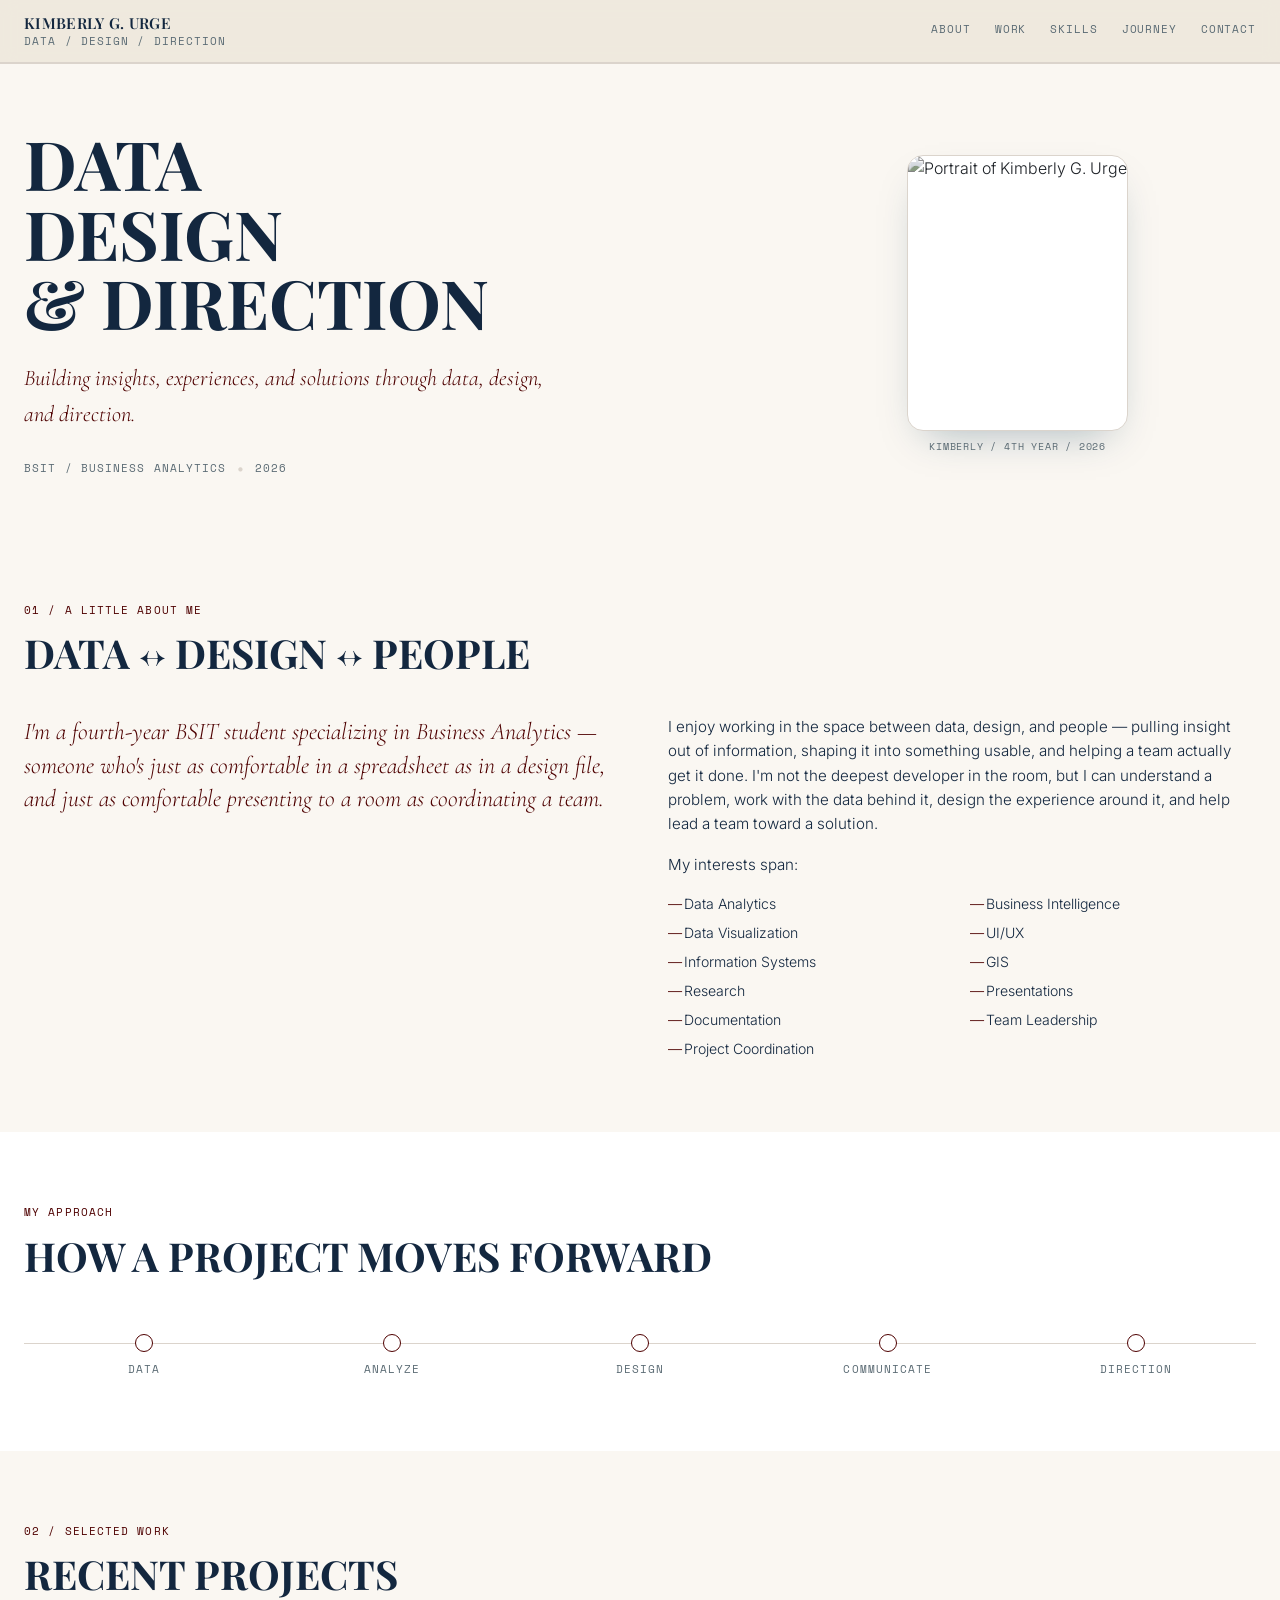
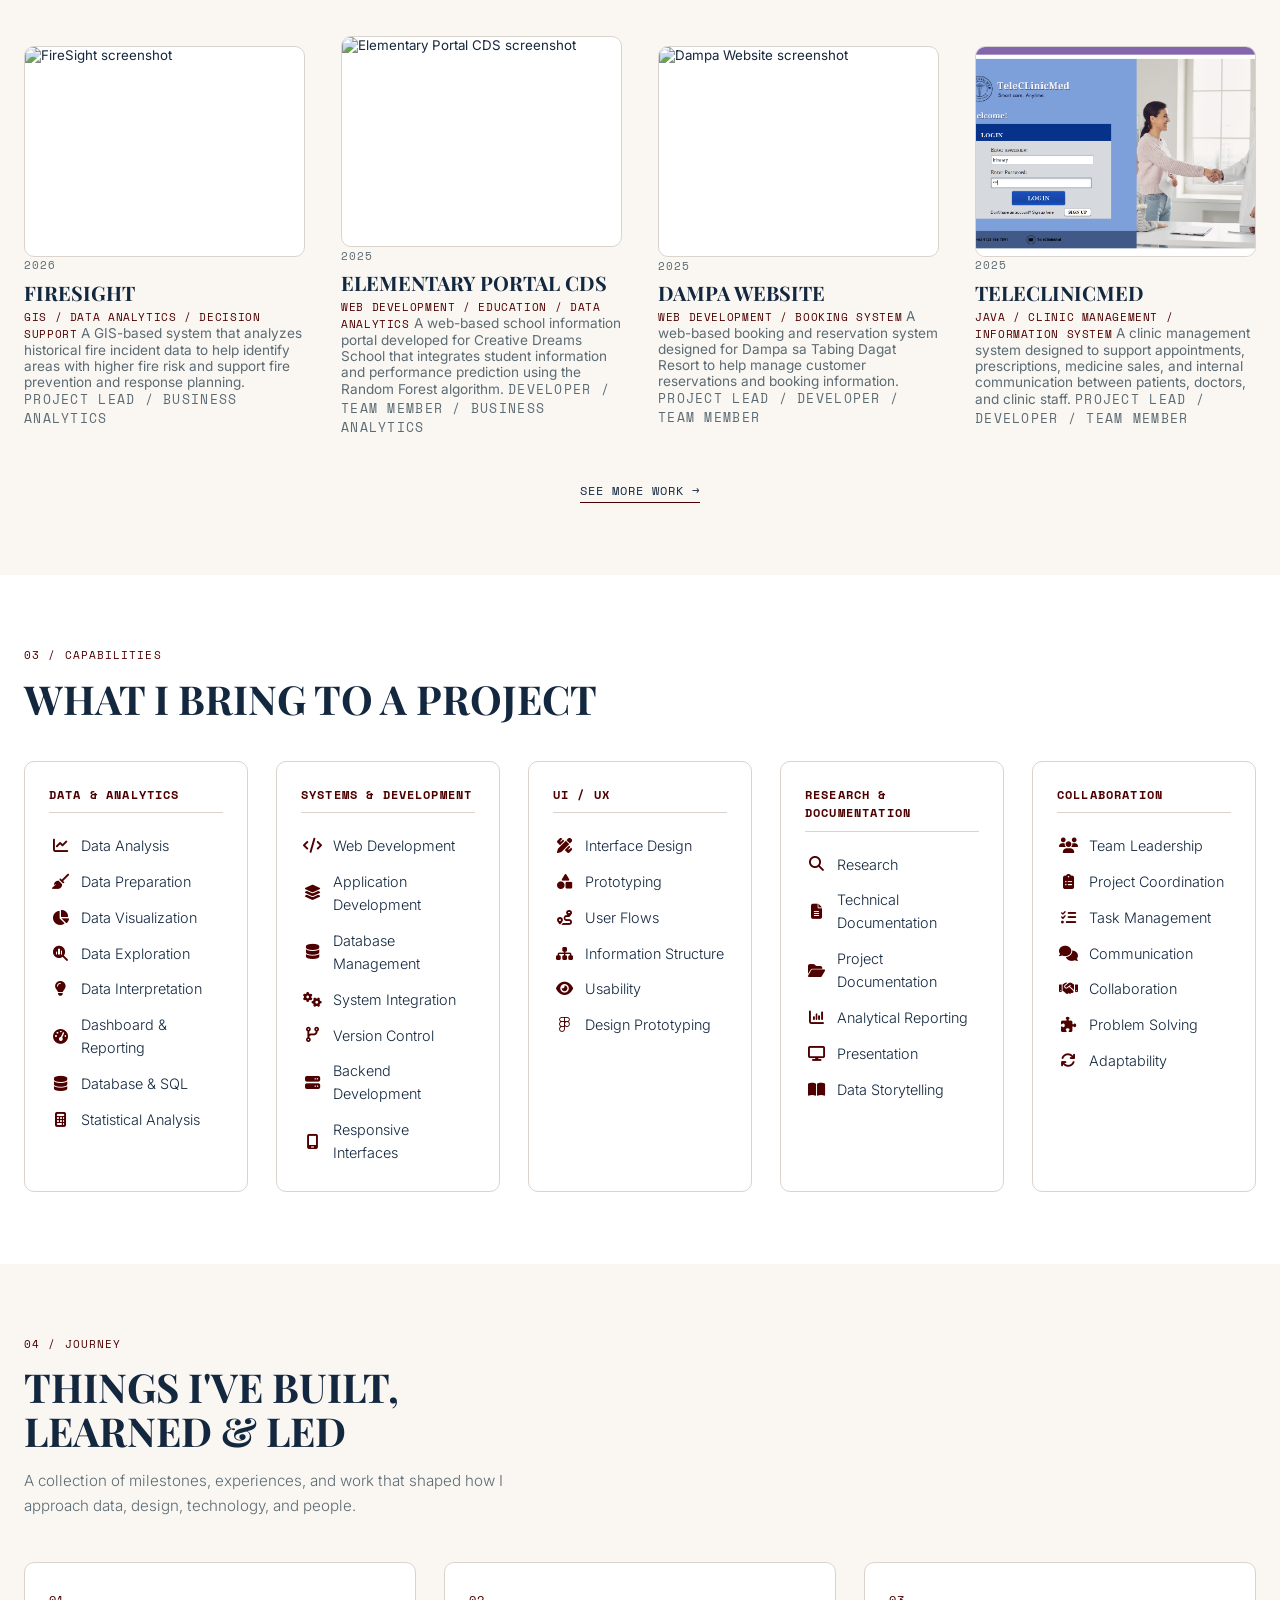
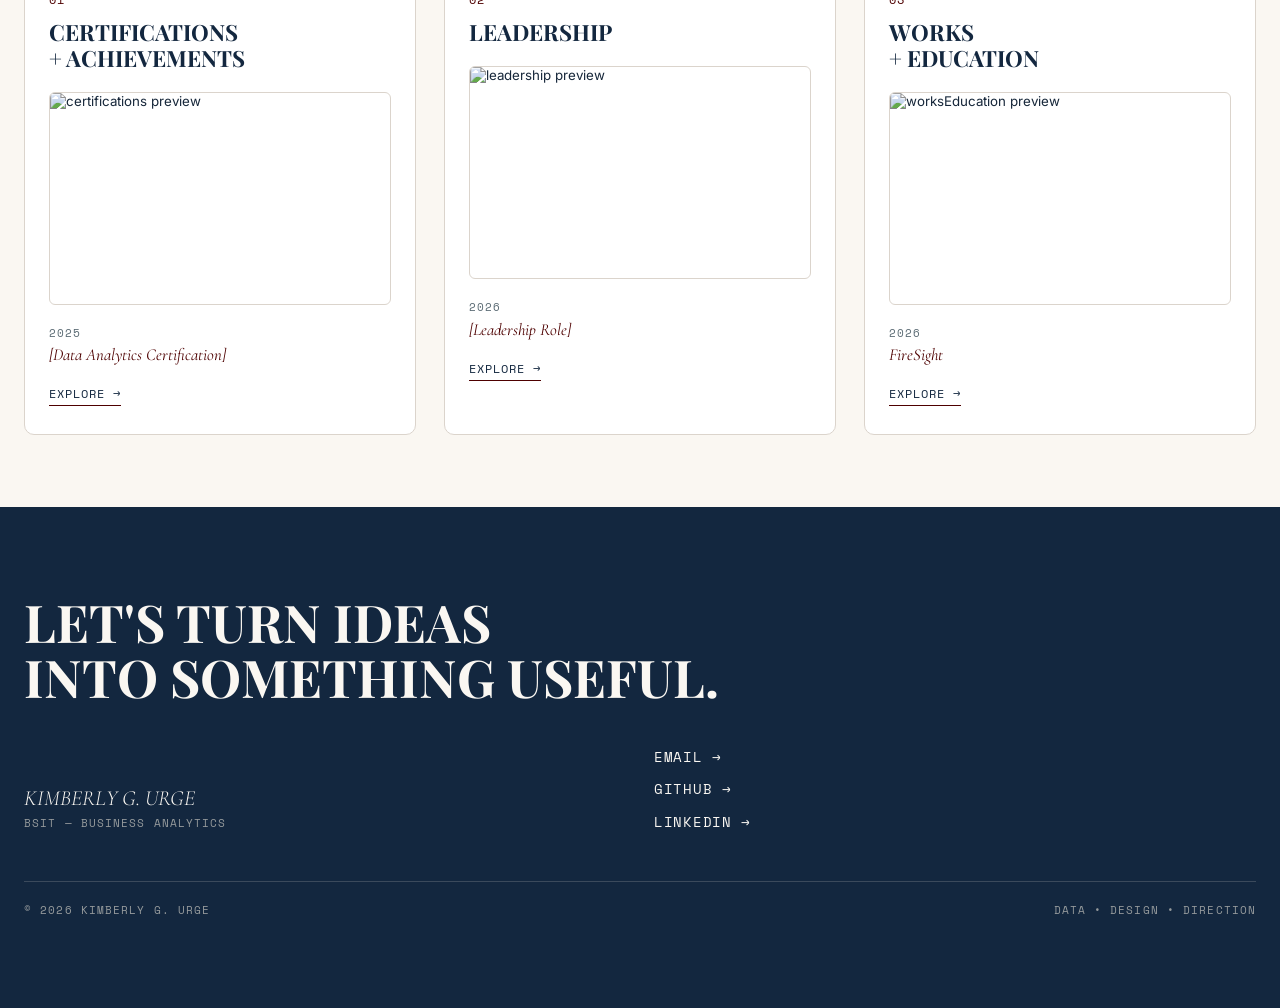
==== commit 3536529d: "projects/joruney" ====
--- a/index.html
+++ b/index.html
@@ -315,6 +315,11 @@
 
     <div class="modal-media">
       <img id="modalImg" src="" alt="">
+      <div class="modal-media-nav" id="modalMediaNav">
+        <button id="modalImgPrev" aria-label="Previous image">←</button>
+        <span class="mono-label" id="modalImgIndex">01 / 01</span>
+        <button id="modalImgNext" aria-label="Next image">→</button>
+      </div>
     </div>
 
     <div class="modal-body">
--- a/style.css
+++ b/style.css
@@ -9,7 +9,7 @@
   --mystic-navy: #13273F;
   --red-inferno: #4E0000;
   --cool-steel: #7D929E;   /* kept as neutral accent for borders/small text */
-  --dust-grey: #DBD4CC;    /* kept for subtle borders */
+  --dust-grey: #fffdfb;    /* kept for subtle borders */
 
   --cream: #FAF7F2;        /* Off-White base */
   --navy: #13273F;         /* Mystic Navy — headings & primary text */
@@ -432,8 +432,25 @@
 .carousel-nav button:hover { background: var(--gold); border-color: var(--gold); color: var(--navy); transform: scale(1.08); }
 
 /* Project detail modal */
-.modal-media { border: 1px solid var(--border); border-radius: var(--radius); aspect-ratio: 16/9; overflow: hidden; margin-bottom: 1.5rem; }
-.modal-media img { width: 100%; height: 100%; object-fit: cover; }
+.modal-media { position: relative; border: 1px solid var(--border); border-radius: var(--radius); aspect-ratio: 16/9; overflow: hidden; margin-bottom: 1.5rem; }
+.modal-media img { width: 100%; height: 100%; object-fit: cover; transition: opacity 300ms var(--ease); }
+.modal-media-nav {
+  position: absolute; left: 0; right: 0; bottom: 0;
+  display: flex; align-items: center; justify-content: space-between;
+  gap: 0.75rem; padding: 0.6rem 0.75rem;
+  background: linear-gradient(to top, rgba(15,59,89,0.55), rgba(15,59,89,0));
+}
+.modal-media-nav span { color: var(--white); }
+.modal-media-nav button {
+  width: 34px; height: 34px; border-radius: 50%;
+  background: rgba(255,255,255,0.85); color: var(--navy);
+  border: 1px solid var(--border);
+  font-size: 1rem;
+  transition: background-color 300ms var(--ease), color 300ms var(--ease), transform 300ms var(--ease-soft);
+}
+.modal-media-nav button:hover { background: var(--gold); color: var(--white); transform: scale(1.08); }
+/* Hide the nav entirely when a project only has one image */
+.modal-media-nav.is-single { display: none; }
 .modal-body h3 { font-family: var(--font-display); font-size: 1.75rem; text-transform: uppercase; margin: 0.4rem 0 0.2rem; }
 .modal-section { margin-top: 1.25rem; padding-top: 1rem; border-top: 1px solid var(--border); }
 .modal-section p:last-child { font-size: 0.92rem; margin-top: 0.35rem; color: var(--navy); }
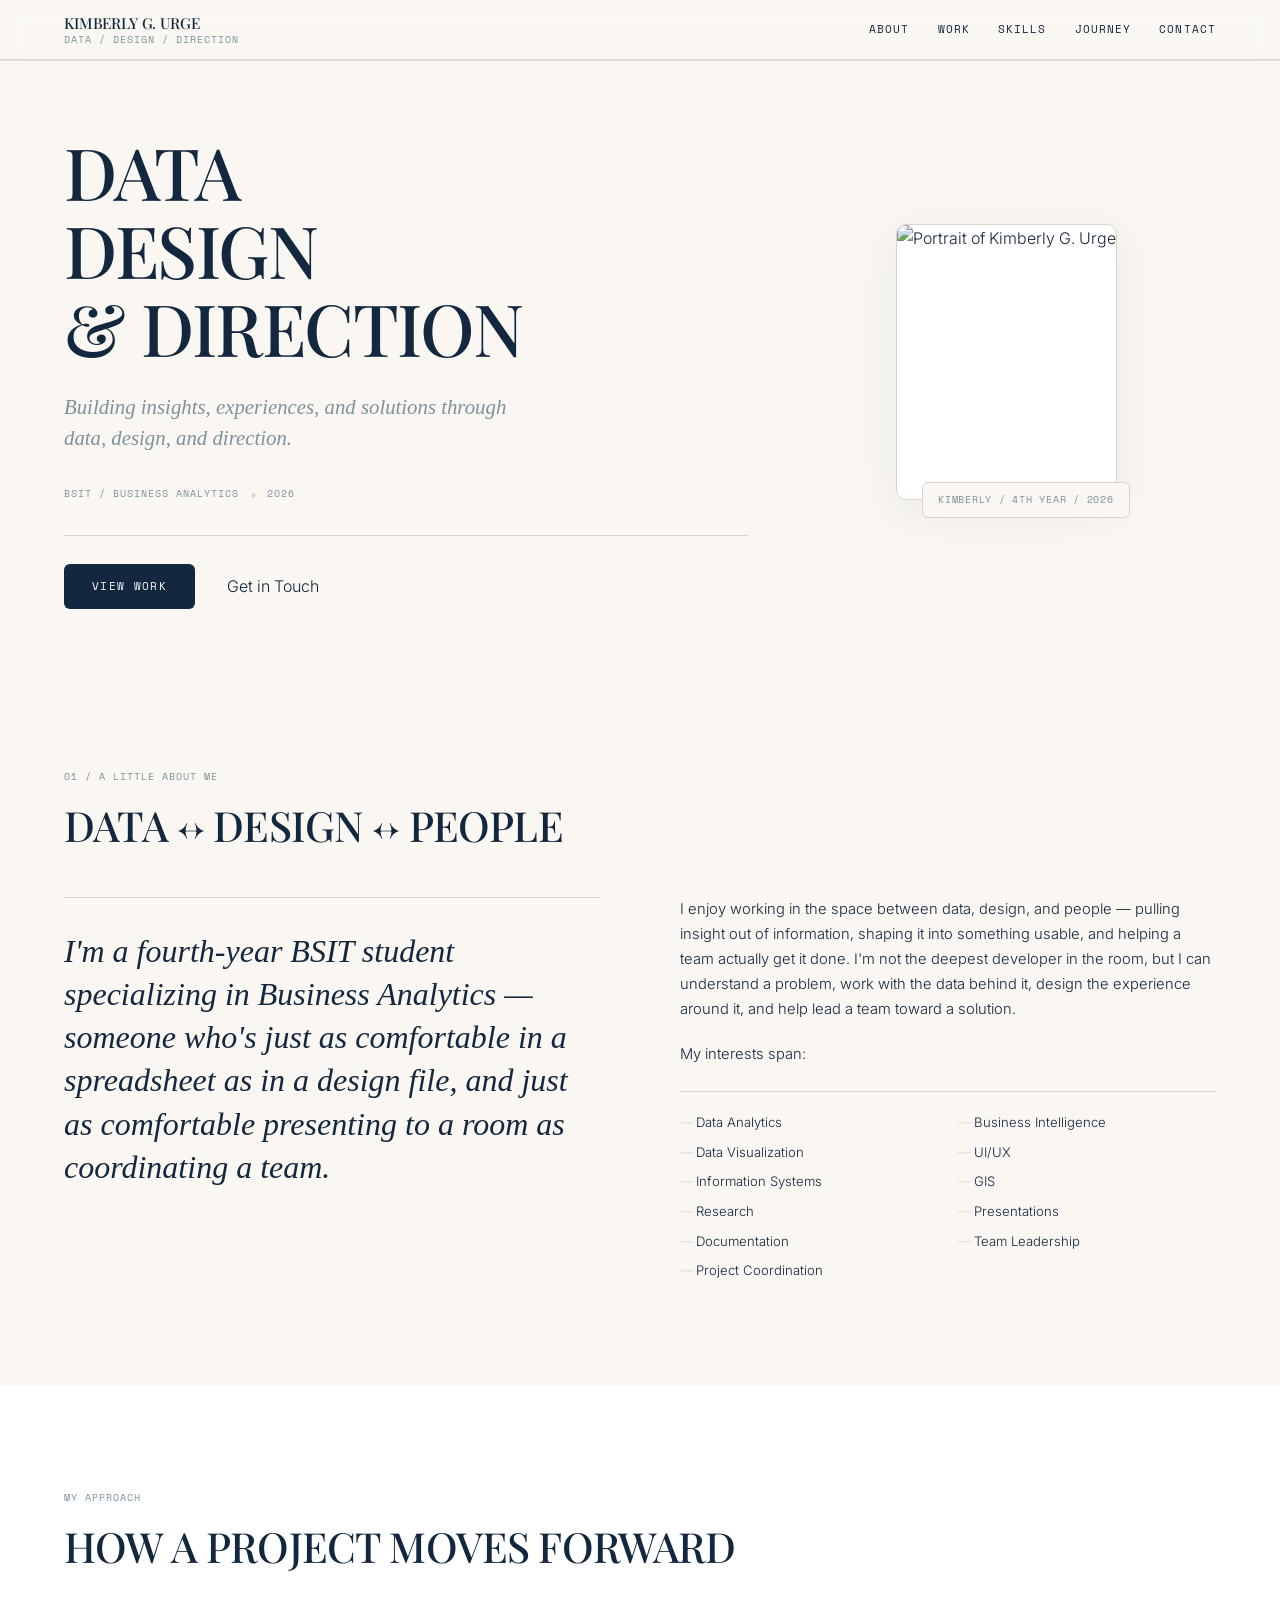
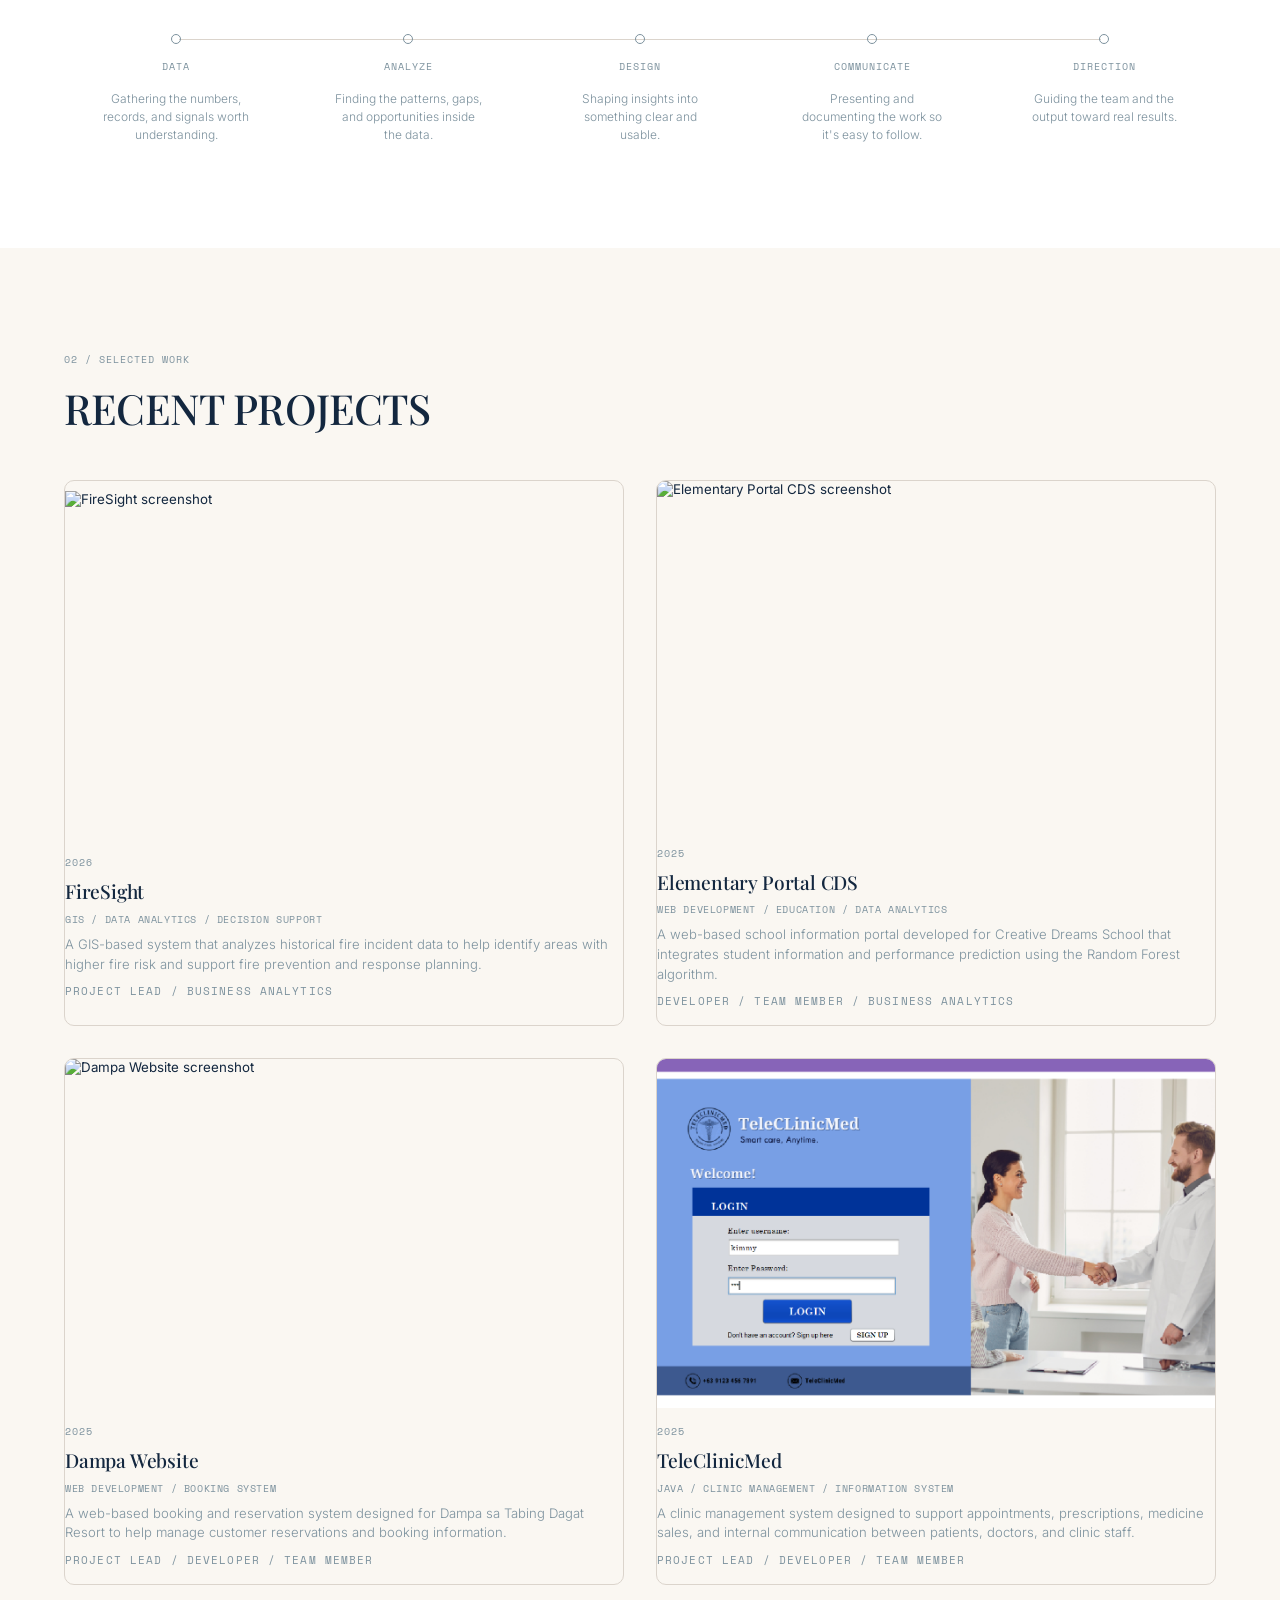
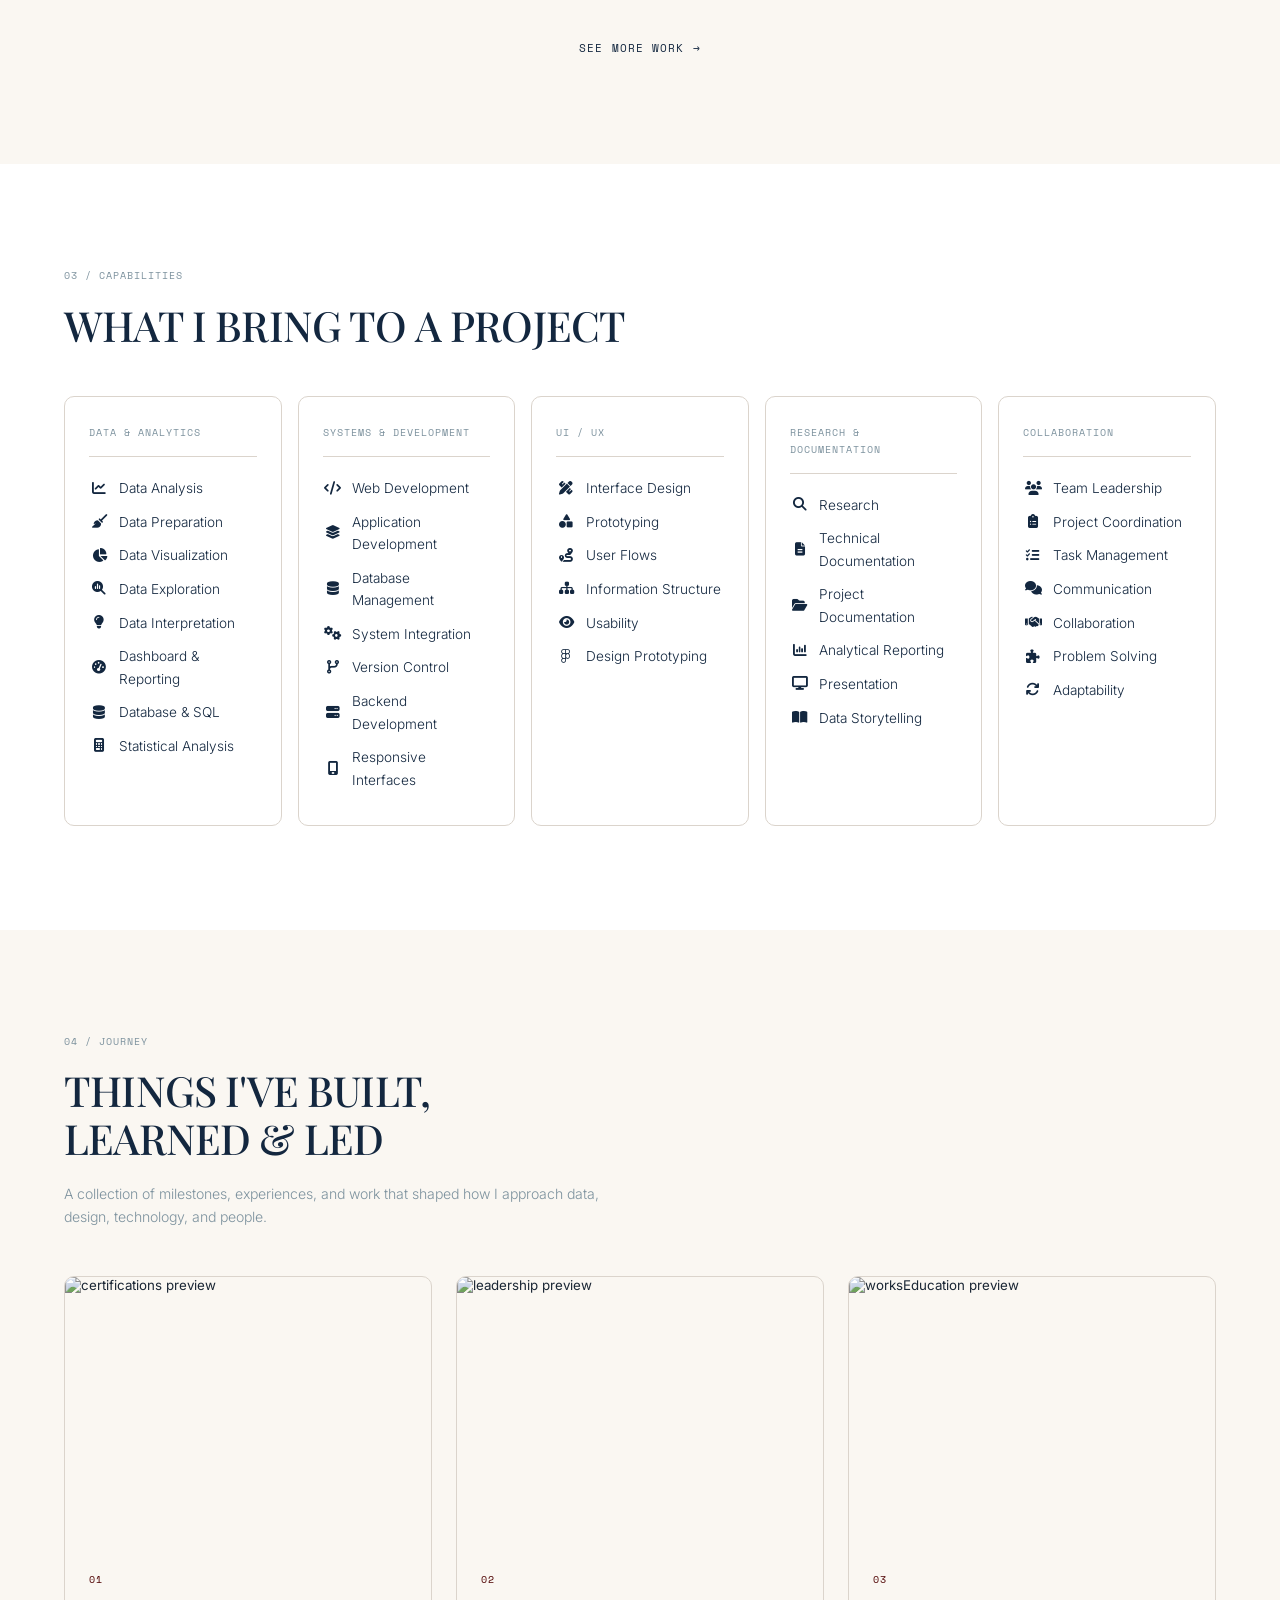
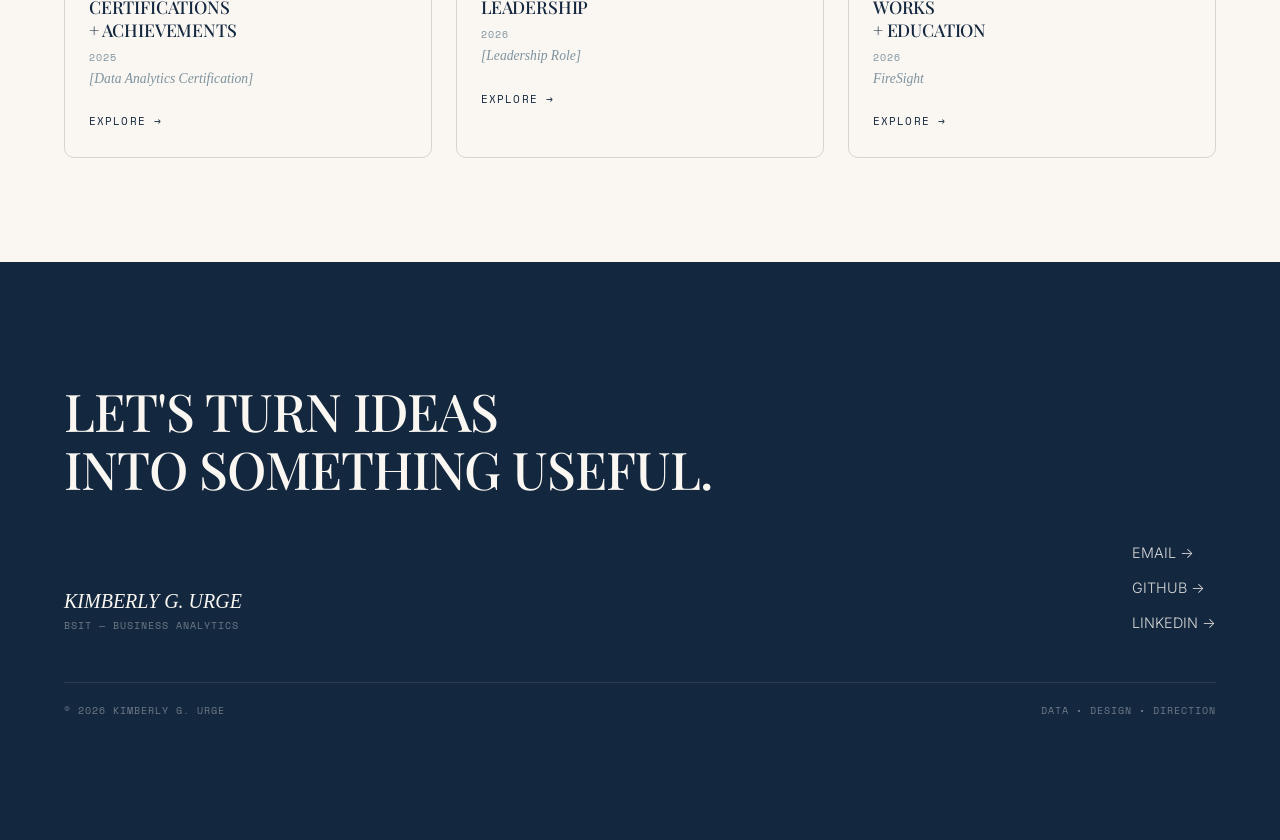
==== commit ea8890c3: "refinement" ====
--- a/index.html
+++ b/index.html
@@ -65,6 +65,11 @@
           <span class="mono-label">BSIT / BUSINESS ANALYTICS</span>
           <span class="dot-sep">•</span>
           <span class="mono-label">2026</span>
+        </div>
+        <div class="hairline hero-hr"></div>
+        <div class="hero-cta">
+          <a href="#work" class="btn-primary">View Work</a>
+          <a href="#contact" class="nav-link hero-secondary-link">Get in Touch</a>
         </div>
       </div>
 
@@ -127,22 +132,27 @@
         <li class="road-node">
           <span class="road-dot"></span>
           <span class="road-label mono-label">DATA</span>
+          <p class="road-detail">Gathering the numbers, records, and signals worth understanding.</p>
         </li>
         <li class="road-node">
           <span class="road-dot"></span>
           <span class="road-label mono-label">ANALYZE</span>
+          <p class="road-detail">Finding the patterns, gaps, and opportunities inside the data.</p>
         </li>
         <li class="road-node">
           <span class="road-dot"></span>
           <span class="road-label mono-label">DESIGN</span>
+          <p class="road-detail">Shaping insights into something clear and usable.</p>
         </li>
         <li class="road-node">
           <span class="road-dot"></span>
           <span class="road-label mono-label">COMMUNICATE</span>
+          <p class="road-detail">Presenting and documenting the work so it's easy to follow.</p>
         </li>
         <li class="road-node">
           <span class="road-dot"></span>
           <span class="road-label mono-label">DIRECTION</span>
+          <p class="road-detail">Guiding the team and the output toward real results.</p>
         </li>
       </ol>
     </div>
--- a/style.css
+++ b/style.css
@@ -1,35 +1,36 @@
 /* =========================================================
    Kimberly G. Urge — Data, Design & Direction
-   Contained editorial layout — max-width, no full-bleed
+   Contained editorial layout — aligned to the Figma Make
+   reference UI (off-white / navy / red-inferno palette)
    ========================================================= */
 
 :root {
-  /* ---- Palette: Off-White / Mystic Navy / Red Inferno ---- */
+  /* ---- Palette: matches the reference UI exactly ---- */
   --off-white: #FAF7F2;
   --mystic-navy: #13273F;
   --red-inferno: #4E0000;
-  --cool-steel: #7D929E;   /* kept as neutral accent for borders/small text */
-  --dust-grey: #fffdfb;    /* kept for subtle borders */
+  --cool-steel: #7D929E;
+  --dust-grey: #DBD4CC;
 
   --cream: #FAF7F2;        /* Off-White base */
-  --navy: #13273F;         /* Mystic Navy — headings & primary text */
-  --navy-2: #4E0000;       /* Red Inferno — secondary accent, links, labels */
-  --gray: #5B6B74;         /* muted steel for legible small text */
-  --steel: #7D929E;        /* decorative accents, icons on dark bg */
-  --gold: #4E0000;         /* Red Inferno now doubles as the CTA/highlight accent */
+  --navy: #13273F;         /* headings & primary text */
+  --navy-2: #4E0000;       /* Red Inferno — accent, links, labels */
+  --gray: #7D929E;         /* muted steel for legible small text */
+  --steel: #7D929E;
+  --gold: #4E0000;         /* Red Inferno doubles as the CTA/highlight accent */
   --white: #FFFFFF;
-  --border: #DBD4CC;       /* Dust Grey, kept for hairline borders */
-
-  --maxw: 1280px;
+  --border: #DBD4CC;
+
+  --maxw: 1200px;
   --radius-sm: 6px;
   --radius: 10px;
-  --radius-lg: 16px;
+  --radius-lg: 10px;
   --ease: cubic-bezier(0.4, 0, 0.2, 1);
   --ease-soft: cubic-bezier(0.16, 1, 0.3, 1);
 
-  --font-display: "Playfair Display", serif;
-  --font-serif: "Cormorant Garamond", serif;
-  --font-body: "Inter", sans-serif;
+  --font-display: "Playfair Display", Georgia, serif;
+  --font-serif: "Playfair Display", Georgia, serif;
+  --font-body: "Inter", system-ui, sans-serif;
   --font-mono: "Space Mono", monospace;
 }
 
@@ -40,13 +41,19 @@
   color: var(--navy);
   font-family: var(--font-body);
   font-weight: 300;
-  line-height: 1.6;
-  overflow-x: hidden; /* safety net against any accidental overflow */
+  line-height: 1.65;
+  overflow-x: hidden;
+  -webkit-font-smoothing: antialiased;
 }
 img { max-width: 100%; display: block; }
 a { color: inherit; text-decoration: none; transition: color 300ms var(--ease), opacity 300ms var(--ease); }
 ul, ol { list-style: none; }
 button { font-family: inherit; cursor: pointer; background: none; border: none; color: inherit; transition: color 300ms var(--ease), background-color 300ms var(--ease), border-color 300ms var(--ease), transform 300ms var(--ease); }
+
+/* Scrollbar */
+::-webkit-scrollbar { width: 4px; }
+::-webkit-scrollbar-track { background: transparent; }
+::-webkit-scrollbar-thumb { background: var(--border); border-radius: 2px; }
 
 .wrap {
   max-width: var(--maxw);
@@ -65,40 +72,43 @@
 
 .mono-label {
   font-family: var(--font-mono);
-  font-size: 11px;
+  font-size: 10px;
   letter-spacing: 0.1em;
   text-transform: uppercase;
   color: var(--gray);
 }
 
+/* Generic hairline divider (mirrors reference UI's <Hairline/>) */
+.hairline { height: 1px; width: 100%; background: var(--border); }
+
 /* ---------- Header ---------- */
 .site-header {
   position: sticky; top: 0; z-index: 100;
-  background: rgba(237, 231, 219, 0.88);
-  backdrop-filter: blur(8px);
-  border-bottom: 1px solid var(--border);
+  background: rgba(250, 247, 242, 0.88);
+  backdrop-filter: blur(12px);
+  border-bottom: 1px solid rgba(219, 212, 204, 0.6);
   transition: background-color 300ms var(--ease), box-shadow 300ms var(--ease);
 }
 .header-inner {
   max-width: var(--maxw); margin: 0 auto;
   display: flex; align-items: center; justify-content: space-between;
-  padding: 0.9rem 1.5rem;
+  padding: 0.85rem 1.5rem;
 }
 .brand-block { display: flex; flex-direction: column; line-height: 1.2; }
-.brand-name { font-family: var(--font-display); font-weight: 600; font-size: 0.95rem; letter-spacing: 0.02em; }
+.brand-name { font-family: var(--font-display); font-weight: 500; font-size: 0.95rem; letter-spacing: -0.01em; color: var(--navy); }
 .brand-tag { margin-top: 2px; }
 
-.desktop-nav { display: none; gap: 1.5rem; }
+.desktop-nav { display: none; gap: 1.75rem; }
 .desktop-nav a {
   font-family: var(--font-mono); font-size: 11px;
-  text-transform: uppercase; letter-spacing: 0.08em;
-  color: var(--gray); position: relative; padding-bottom: 2px;
-}
-.desktop-nav a:hover { color: var(--navy); }
+  text-transform: uppercase; letter-spacing: 0.1em;
+  color: var(--navy); position: relative; padding-bottom: 2px;
+}
+.desktop-nav a:hover { color: var(--navy-2); }
 .desktop-nav a::after {
   content: ""; position: absolute; left: 0; bottom: -3px;
-  width: 0; height: 2px; border-radius: 2px; background: var(--gold);
-  transition: width 350ms var(--ease-soft);
+  width: 0; height: 1px; background: var(--navy-2);
+  transition: width 300ms var(--ease-soft);
 }
 .desktop-nav a:hover::after { width: 100%; }
 
@@ -125,85 +135,104 @@
   font-family: var(--font-mono); font-size: 12px;
   text-transform: uppercase; letter-spacing: 0.08em;
   border-bottom: 1px solid var(--border);
-  color: var(--navy-2);
+  color: var(--navy);
   transition: color 250ms var(--ease), padding-left 250ms var(--ease), background-color 250ms var(--ease);
 }
-.mobile-nav a:hover { color: var(--gold); padding-left: 1.9rem; background: rgba(219, 161, 44, 0.06); }
+.mobile-nav a:hover { color: var(--navy-2); padding-left: 1.9rem; background: rgba(78, 0, 0, 0.05); }
 @media (min-width: 860px) {
   .desktop-nav { display: flex; }
   .nav-toggle { display: none; }
 }
 
-/* ---------- Hero (contained, not full-viewport) ---------- */
-.hero { padding: 4rem 0 3rem; }
+/* ---------- Hero ---------- */
+.hero { padding: 4.5rem 0 3.5rem; }
 .hero-grid {
-  display: grid; grid-template-columns: 1fr; gap: 2.5rem; align-items: center;
+  display: grid; grid-template-columns: 1fr; gap: 3rem; align-items: center;
 }
 .hero-title {
-  font-family: var(--font-display); font-weight: 700;
-  font-size: clamp(2.5rem, 7vw, 4.25rem);
-  line-height: 1.02; text-transform: uppercase;
+  font-family: var(--font-display); font-weight: 500;
+  font-size: clamp(2.5rem, 6.5vw, 4.5rem);
+  line-height: 1.08; letter-spacing: -0.02em;
 }
 .hero-statement {
-  font-family: var(--font-serif); font-style: italic; color: var(--navy-2);
-  font-size: clamp(1.1rem, 2.2vw, 1.4rem);
-  max-width: 34rem; margin: 1.5rem 0 1.5rem;
-}
-.hero-meta { display: flex; align-items: center; gap: 0.6rem; }
+  font-family: var(--font-serif); font-style: italic; font-weight: 400; color: var(--gray);
+  font-size: clamp(1.05rem, 2vw, 1.3rem);
+  max-width: 30rem; margin: 1.5rem 0 1.75rem;
+  line-height: 1.5;
+}
+.hero-meta { display: flex; align-items: center; gap: 0.6rem; margin-bottom: 1.75rem; }
 .dot-sep { color: var(--border); }
-
-.hero-photo { justify-self: center; }
+.hero-hr { margin-bottom: 1.75rem; }
+.hero-cta { display: flex; align-items: center; gap: 2rem; flex-wrap: wrap; }
+.btn-primary {
+  display: inline-block;
+  font-family: var(--font-mono); font-size: 11px; letter-spacing: 0.12em; text-transform: uppercase;
+  color: var(--cream); background: var(--navy);
+  padding: 13px 28px; border-radius: var(--radius-sm);
+  transition: background-color 300ms var(--ease), transform 300ms var(--ease-soft);
+}
+.btn-primary:hover { background: var(--navy-2); transform: translateY(-1px); }
+.hero-secondary-link { display: inline-flex; align-items: center; gap: 6px; }
+
+.hero-photo { justify-self: center; position: relative; padding-bottom: 18px; }
 .photo-frame {
   border: 1px solid var(--border);
-  border-radius: var(--radius-lg);
-  aspect-ratio: 4/5; max-width: 280px; overflow: hidden; background: var(--white);
-  box-shadow: 0 18px 40px -18px rgba(15, 59, 89, 0.35);
+  border-radius: var(--radius);
+  aspect-ratio: 4/5; max-width: 300px; overflow: hidden; background: var(--white);
+  box-shadow: 0 12px 48px rgba(19, 39, 63, 0.07);
   transition: transform 450ms var(--ease-soft), box-shadow 450ms var(--ease-soft);
 }
 .photo-frame:hover {
-  transform: translateY(-4px);
-  box-shadow: 0 24px 48px -16px rgba(15, 59, 89, 0.42);
+  transform: translateY(-3px);
 }
 .photo-frame img {
-  width: 100%; height: 100%; object-fit: cover; filter: grayscale(80%) contrast(1.05);
-  transition: filter 450ms var(--ease-soft), transform 500ms var(--ease-soft);
-}
-.photo-frame:hover img { filter: grayscale(20%) contrast(1.05); transform: scale(1.03); }
+  width: 100%; height: 100%; object-fit: cover; filter: saturate(0.7);
+  transition: filter 400ms var(--ease-soft), transform 500ms var(--ease-soft);
+}
+.photo-frame:hover img { filter: saturate(1); transform: scale(1.02); }
 .caption {
-  font-family: var(--font-mono); font-size: 10px; letter-spacing: 0.08em;
-  text-transform: uppercase; color: var(--gray); margin-top: 0.5rem; text-align: center;
+  position: absolute;
+  bottom: 0; left: 12%;
+  background: var(--cream);
+  border: 1px solid var(--border);
+  border-radius: var(--radius-sm);
+  padding: 9px 15px;
+  font-family: var(--font-mono); font-size: 9.5px; letter-spacing: 0.08em;
+  text-transform: uppercase; color: var(--gray);
+  white-space: nowrap;
 }
 @media (min-width: 860px) {
-  .hero-grid { grid-template-columns: 1.5fr 1fr; }
-}
-
-/* ---------- Section shell (contained) ---------- */
-.section { padding: 4.5rem 0; }
+  .hero-grid { grid-template-columns: 1fr 420px; }
+}
+
+/* ---------- Section shell ---------- */
+.section { padding: 6.5rem 0; }
 .section--tint { background: var(--white); }
 .section--navy { background: var(--navy); color: var(--cream); }
-.section--navy .mono-label { color: rgba(237,231,219,0.6); }
-
-.section-label { font-family: var(--font-mono); font-size: 11px; letter-spacing: 0.1em; color: var(--navy-2); text-transform: uppercase; margin-bottom: 0.75rem; }
+.section--navy .mono-label { color: rgba(250,247,242,0.4); }
+
+.section-label { font-family: var(--font-mono); font-size: 10px; letter-spacing: 0.1em; color: var(--gray); text-transform: uppercase; margin-bottom: 1rem; }
 .section-title {
-  font-family: var(--font-display); font-weight: 700;
-  font-size: clamp(1.75rem, 3.6vw, 2.5rem); text-transform: uppercase; line-height: 1.1;
-  margin-bottom: 2.5rem;
-}
-.section-title--sm { margin-bottom: 3.5rem; }
+  font-family: var(--font-display); font-weight: 500;
+  font-size: clamp(1.75rem, 3.6vw, 2.6rem); letter-spacing: -0.02em; line-height: 1.15;
+  margin-bottom: 3rem;
+}
+.section-title--sm { margin-bottom: 4rem; }
 
 /* ---------- About ---------- */
 .about-grid { display: grid; grid-template-columns: 1fr; gap: 2.5rem; }
 .statement {
-  font-family: var(--font-serif); font-style: italic; color: var(--navy-2);
-  font-size: clamp(1.15rem, 2.4vw, 1.5rem); line-height: 1.4;
-}
-.about-body p { font-size: 0.95rem; margin-bottom: 1rem; color: var(--navy); }
-.interest-list { display: grid; grid-template-columns: 1fr 1fr; gap: 0.4rem 1rem; margin-top: 0.5rem; }
-.interest-list li { font-size: 0.88rem; position: relative; padding-left: 1rem; }
-.interest-list li::before { content: "—"; position: absolute; left: 0; color: var(--gold); }
-@media (min-width: 860px) { .about-grid { grid-template-columns: 1fr 1fr; gap: 3.5rem; } }
-
-/* ---------- Approach: horizontal road ---------- */
+  font-family: var(--font-serif); font-style: italic; font-weight: 400; color: var(--navy);
+  font-size: clamp(1.35rem, 2.6vw, 2rem); line-height: 1.35;
+  border-top: 1px solid var(--border); padding-top: 2rem;
+}
+.about-body p { font-size: 0.92rem; font-weight: 300; margin-bottom: 1.25rem; color: var(--navy); line-height: 1.7; }
+.interest-list { display: grid; grid-template-columns: 1fr 1fr; gap: 0.5rem 1.25rem; margin-top: 1.5rem; padding-top: 1.25rem; border-top: 1px solid var(--border); }
+.interest-list li { font-size: 0.82rem; font-weight: 300; position: relative; padding-left: 1rem; }
+.interest-list li::before { content: "—"; position: absolute; left: 0; color: var(--border); }
+@media (min-width: 860px) { .about-grid { grid-template-columns: 1fr 1fr; gap: 5rem; } }
+
+/* ---------- Approach: horizontal stepper ---------- */
 .road {
   position: relative;
   display: flex;
@@ -213,7 +242,7 @@
 .road::before {
   content: "";
   position: absolute;
-  top: 9px; left: 0; right: 0;
+  top: 5px; left: 10%; right: 10%;
   height: 1px;
   background: var(--border);
 }
@@ -223,131 +252,141 @@
   display: flex;
   flex-direction: column;
   align-items: center;
-  gap: 0.6rem;
+  gap: 0.9rem;
   flex: 1;
   text-align: center;
 }
 .road-dot {
-  width: 18px; height: 18px; border-radius: 50%;
-  background: var(--white);
-  border: 1px solid var(--navy-2);
-  transition: background-color 350ms var(--ease), border-color 350ms var(--ease), transform 350ms var(--ease-soft);
-}
-.road-node:hover .road-dot { background: var(--gold); border-color: var(--gold); transform: scale(1.15); }
+  width: 10px; height: 10px; border-radius: 50%;
+  background: transparent;
+  border: 1.5px solid var(--steel);
+  transition: background-color 300ms var(--ease), border-color 300ms var(--ease);
+}
+.road-node:hover .road-dot { background: var(--navy-2); border-color: var(--navy-2); }
 .road-label { white-space: nowrap; transition: color 300ms var(--ease); }
-.road-node:hover .road-label { color: var(--navy); }
+.road-detail {
+  font-size: 0.75rem; font-weight: 300; color: var(--gray);
+  max-width: 150px; line-height: 1.5; min-height: 44px;
+  transition: color 250ms var(--ease);
+}
+.road-node:hover .road-detail { color: var(--navy); }
 
 @media (max-width: 700px) {
-  .road { flex-direction: column; align-items: flex-start; gap: 1.5rem; }
-  .road::before { top: 0; bottom: 0; left: 9px; right: auto; width: 1px; height: auto; }
-  .road-node { flex-direction: row; align-items: center; text-align: left; }
+  .road { flex-direction: column; align-items: flex-start; gap: 2rem; }
+  .road::before { top: 0; bottom: 0; left: 4px; right: auto; width: 1px; height: auto; }
+  .road-node { flex-direction: row; align-items: flex-start; text-align: left; gap: 1rem; }
+  .road-detail { max-width: none; min-height: 0; }
 }
 
 /* ---------- Projects ---------- */
-.project-grid { display: grid; grid-template-columns: 1fr; gap: 2.25rem; }
-.project-card { cursor: pointer; border: none; text-align: left; }
+.project-grid { display: grid; grid-template-columns: 1fr; gap: 2rem; }
+.project-card {
+  cursor: pointer; border: 1px solid var(--border); text-align: left;
+  border-radius: var(--radius); overflow: hidden; background: var(--cream);
+  transition: box-shadow 300ms var(--ease-soft), transform 300ms var(--ease-soft);
+}
+.project-card:hover { box-shadow: 0 8px 32px rgba(19, 39, 63, 0.08); transform: translateY(-2px); }
 .project-image {
-  display: block; overflow: hidden; border: 1px solid var(--border);
-  border-radius: var(--radius); background: var(--white); aspect-ratio: 4/3;
-  transition: box-shadow 400ms var(--ease-soft), border-color 400ms var(--ease-soft);
-}
-.project-image img { width: 100%; height: 100%; object-fit: cover; transition: transform 550ms var(--ease-soft); filter: grayscale(15%); }
-.project-card:hover .project-image { box-shadow: 0 20px 36px -20px rgba(15, 59, 89, 0.4); border-color: var(--steel); }
-.project-card:hover .project-image img { transform: scale(1.05); }
-.project-info { padding-top: 0.9rem; }
-.project-info h3 { font-family: var(--font-display); font-size: 1.25rem; text-transform: uppercase; margin: 0.3rem 0 0.15rem; transition: color 300ms var(--ease); }
+  display: block; overflow: hidden; aspect-ratio: 16/10;
+}
+.project-image img { width: 100%; height: 100%; object-fit: cover; transition: transform 500ms var(--ease-soft); }
+.project-card:hover .project-image img { transform: scale(1.03); }
+.project-info { padding: 1.25rem 1.5rem 1.5rem; }
+.project-info .mono-label { display: flex; justify-content: space-between; align-items: center; }
+.project-info h3 { font-family: var(--font-display); font-weight: 500; font-size: 1.2rem; letter-spacing: -0.01em; margin: 0.5rem 0 0.35rem; transition: color 300ms var(--ease); }
 .project-card:hover .project-info h3 { color: var(--navy-2); }
-.project-cat { font-family: var(--font-mono); font-size: 10.5px; color: var(--navy-2); text-transform: uppercase; letter-spacing: 0.06em; }
-.project-desc { font-size: 0.85rem; color: var(--gray); margin: 0.4rem 0; }
-.project-role { font-size: 0.8rem; color: var(--gray); }
+.project-cat { font-family: var(--font-mono); font-size: 10px; color: var(--gray); text-transform: uppercase; letter-spacing: 0.06em; }
+.project-desc { display: block; font-size: 0.82rem; font-weight: 300; color: var(--gray); margin: 0.5rem 0; line-height: 1.5; }
+.project-role { display: block; font-size: 0.7rem; }
 
 .text-btn {
-  font-family: var(--font-mono); font-size: 12px; text-transform: uppercase; letter-spacing: 0.08em;
-  border-bottom: 1px solid var(--navy-2); padding-bottom: 3px;
+  font-family: var(--font-mono); font-size: 11px; text-transform: uppercase; letter-spacing: 0.1em;
+  color: var(--navy);
+  padding-bottom: 3px; border-bottom: 1px solid transparent;
   display: inline-block;
   transition: color 300ms var(--ease), border-color 300ms var(--ease), transform 300ms var(--ease-soft);
 }
-.text-btn:hover { color: var(--gold); border-color: var(--gold); transform: translateX(3px); }
-.section--navy .text-btn { border-color: var(--cream); }
-.section--navy .text-btn:hover { color: var(--gold); border-color: var(--gold); }
-.see-more-wrap { margin-top: 2.5rem; text-align: center; }
+.text-btn:hover { color: var(--navy-2); border-color: var(--navy-2); transform: translateX(3px); }
+.section--navy .text-btn { color: var(--cream); }
+.section--navy .text-btn:hover { color: var(--navy-2); }
+.see-more-wrap { margin-top: 3rem; text-align: center; }
 
 @media (min-width: 700px) { .project-grid { grid-template-columns: 1fr 1fr; } }
-@media (min-width: 1050px) { .project-grid { grid-template-columns: repeat(4, 1fr); } }
 
 /* ---------- Skills ---------- */
-.skills-grid { display: grid; grid-template-columns: 1fr; gap: 1.75rem; }
+.skills-grid { display: grid; grid-template-columns: 1fr; gap: 1rem; }
 .skill-col {
-  background: var(--cream);
-  border: 1px solid var(--border);
-  border-radius: var(--radius);
-  padding: 1.5rem 1.5rem 1.25rem;
-  transition: transform 400ms var(--ease-soft), box-shadow 400ms var(--ease-soft), border-color 400ms var(--ease-soft);
-}
-.section--tint .skill-col { background: var(--white); }
-.skill-col:hover {
-  transform: translateY(-5px);
-  border-color: var(--steel);
-  box-shadow: 0 20px 34px -22px rgba(15, 59, 89, 0.35);
-}
-.skill-col h4 { font-family: var(--font-mono); font-size: 11.5px; letter-spacing: 0.1em; color: var(--navy-2); margin-bottom: 0.5rem; }
-.skill-col hr { border: none; border-top: 1px solid var(--border); margin-bottom: 0.9rem; }
-.skill-col li {
-  padding: 0.4rem 0; font-size: 0.9rem;
-  display: flex; align-items: center; gap: 0.6rem;
-  transition: color 250ms var(--ease), transform 250ms var(--ease-soft);
-}
-.skill-col li:hover { color: var(--navy-2); transform: translateX(3px); }
-.skill-col li i {
-  width: 22px; flex-shrink: 0; text-align: center;
-  font-size: 0.95rem; color: var(--gold);
-  transition: transform 300ms var(--ease-soft), color 300ms var(--ease);
-}
-.skill-col li:hover i { color: var(--navy); transform: scale(1.15); }
-@media (min-width: 700px) { .skills-grid { grid-template-columns: 1fr 1fr; } }
-@media (min-width: 1050px) { .skills-grid { grid-template-columns: repeat(5, 1fr); } }
-
-/* ---------- Journey — 3-category editorial grid ---------- */
-.journey-intro {
-  font-size: 0.95rem; color: var(--gray); max-width: 34rem; margin: -1.5rem 0 2.75rem;
-}
-.journey-grid {
-  display: grid; grid-template-columns: 1fr; gap: 1.75rem;
-}
-.journey-card {
-  display: flex; flex-direction: column; align-items: flex-start;
-  text-align: left;
   background: var(--white);
   border: 1px solid var(--border);
   border-radius: var(--radius);
   padding: 1.75rem 1.5rem;
-  transition: transform 400ms var(--ease-soft), border-color 400ms var(--ease-soft), box-shadow 400ms var(--ease-soft);
+  transition: transform 350ms var(--ease-soft), box-shadow 350ms var(--ease-soft), border-color 350ms var(--ease-soft);
+}
+.section--tint .skill-col { background: var(--white); }
+.skill-col:hover {
+  border-color: var(--steel);
+  box-shadow: 0 12px 30px -18px rgba(19, 39, 63, 0.3);
+}
+.skill-col h4 { font-family: var(--font-mono); font-weight: 400; font-size: 10px; letter-spacing: 0.1em; color: var(--gray); margin-bottom: 0.9rem; }
+.skill-col hr { border: none; border-top: 1px solid var(--border); margin-bottom: 0.9rem; }
+.skill-col li {
+  padding: 0.35rem 0; font-size: 0.85rem; font-weight: 300; color: var(--navy);
+  display: flex; align-items: center; gap: 0.6rem;
+  transition: color 250ms var(--ease), transform 250ms var(--ease-soft);
+}
+.skill-col li:hover { color: var(--navy-2); transform: translateX(3px); }
+.skill-col li i {
+  width: 20px; flex-shrink: 0; text-align: center;
+  font-size: 0.85rem; color: var(--navy);
+  transition: transform 300ms var(--ease-soft), color 300ms var(--ease);
+}
+.skill-col li:hover i { color: var(--navy-2); transform: scale(1.1); }
+@media (min-width: 700px) { .skills-grid { grid-template-columns: 1fr 1fr; } }
+@media (min-width: 1050px) { .skills-grid { grid-template-columns: repeat(5, 1fr); } }
+
+/* ---------- Journey — 3-category editorial grid ---------- */
+.journey-intro {
+  font-size: 0.88rem; font-weight: 300; color: var(--gray); max-width: 34rem; margin: -1.75rem 0 3rem;
+}
+.journey-grid {
+  display: grid; grid-template-columns: 1fr; gap: 1.5rem;
+}
+.journey-card {
+  display: flex; flex-direction: column; align-items: flex-start;
+  text-align: left;
+  background: var(--cream);
+  border: 1px solid var(--border);
+  border-radius: var(--radius);
+  overflow: hidden;
+  transition: box-shadow 350ms var(--ease-soft), border-color 350ms var(--ease-soft), transform 350ms var(--ease-soft);
 }
 .journey-card:hover, .journey-card:focus-visible {
-  transform: translateY(-6px);
-  border-color: var(--gold);
-  box-shadow: 0 22px 38px -22px rgba(15, 59, 89, 0.35);
-}
-.journey-card-index {
-  color: var(--navy-2); font-size: 12px; margin-bottom: 0.75rem;
-}
+  border-color: var(--navy-2);
+  box-shadow: 0 8px 32px rgba(19, 39, 63, 0.07);
+  transform: translateY(-2px);
+}
+.journey-card-image {
+  order: -1;
+  display: block; width: 100%; aspect-ratio: 4/3;
+  overflow: hidden; margin: 0 0 0;
+}
+.journey-card-image img {
+  width: 100%; height: 100%; object-fit: cover; filter: saturate(0.6);
+  transition: transform 450ms var(--ease-soft), filter 350ms var(--ease-soft);
+}
+.journey-card:hover .journey-card-image img { transform: scale(1.03); filter: saturate(1); }
+.journey-card-index { padding: 1.25rem 1.5rem 0; color: var(--navy-2); font-size: 10px; margin-bottom: 0.6rem; }
 .journey-card-title {
-  font-family: var(--font-display); font-size: 1.4rem;
-  text-transform: uppercase; line-height: 1.15; margin-bottom: 1.25rem;
-}
-.journey-card-image {
-  display: block; width: 100%; aspect-ratio: 16/10;
-  overflow: hidden; border: 1px solid var(--border); border-radius: var(--radius-sm); margin-bottom: 1.25rem;
-}
-.journey-card-image img {
-  width: 100%; height: 100%; object-fit: cover; filter: grayscale(20%);
-  transition: transform 550ms var(--ease-soft), filter 450ms var(--ease-soft);
-}
-.journey-card:hover .journey-card-image img { transform: scale(1.05); filter: grayscale(0%); }
+  padding: 0 1.5rem;
+  font-family: var(--font-display); font-weight: 500; font-size: 1.1rem;
+  letter-spacing: -0.01em; line-height: 1.3; margin-bottom: 0.5rem;
+}
 .journey-card-preview {
-  display: flex; flex-direction: column; gap: 0.2rem; margin-bottom: 1.25rem;
-}
-.journey-card-preview span:last-child { font-family: var(--font-serif); font-style: italic; font-size: 1.05rem; color: var(--navy-2); }
+  padding: 0 1.5rem 1.5rem;
+  display: flex; flex-direction: column; gap: 0.25rem;
+}
+.journey-card-preview span:last-child { font-family: var(--font-serif); font-style: italic; font-weight: 400; font-size: 0.85rem; color: var(--gray); line-height: 1.5; }
+.journey-card > .text-btn { margin: 0 1.5rem 1.5rem; }
 
 @media (min-width: 860px) { .journey-grid { grid-template-columns: repeat(3, 1fr); } }
 
@@ -358,7 +397,7 @@
   gap: 1rem; align-items: baseline;
   padding: 1.1rem 0; border-bottom: 1px solid var(--border);
 }
-.timeline-item h4 { font-family: var(--font-display); font-size: 1.05rem; text-transform: uppercase; }
+.timeline-item h4 { font-family: var(--font-display); font-size: 1.05rem; }
 .timeline-item p.role-desc { color: var(--gray); font-size: 0.85rem; margin-top: 0.15rem; }
 @media (max-width: 560px) {
   .timeline-item { grid-template-columns: 1fr; gap: 0.25rem; }
@@ -367,108 +406,111 @@
 /* ---------- Contact ---------- */
 .contact-wrap { padding-top: 1rem; padding-bottom: 1rem; }
 .contact-title {
-  font-family: var(--font-display); font-weight: 700;
-  font-size: clamp(1.9rem, 5vw, 3.25rem); text-transform: uppercase; line-height: 1.05;
-  margin-bottom: 2.5rem;
-}
-.contact-grid { display: grid; grid-template-columns: 1fr; gap: 1.75rem; margin-bottom: 3rem; }
-.contact-name { font-family: var(--font-serif); font-style: italic; font-size: 1.35rem; }
-.contact-links { display: flex; flex-direction: column; gap: 0.6rem; font-family: var(--font-mono); font-size: 0.9rem; text-transform: uppercase; letter-spacing: 0.05em; }
-.contact-links a { transition: color 300ms var(--ease), transform 300ms var(--ease-soft), opacity 300ms var(--ease); display: inline-block; }
-.contact-links a:hover { color: var(--gold); transform: translateX(4px); opacity: 1; }
-.footer-bottom { display: flex; flex-wrap: wrap; justify-content: space-between; gap: 0.5rem; padding-top: 1.25rem; border-top: 1px solid rgba(237,231,219,0.18); }
-@media (min-width: 700px) { .contact-grid { grid-template-columns: 1fr 1fr; align-items: end; } }
-
-/* ---------- Overlays (carousel + project modal) ---------- */
+  font-family: var(--font-display); font-weight: 500;
+  font-size: clamp(1.9rem, 5vw, 3.25rem); letter-spacing: -0.02em; line-height: 1.1;
+  margin-bottom: 2.75rem;
+}
+.contact-grid { display: grid; grid-template-columns: 1fr; gap: 2rem; margin-bottom: 3rem; }
+.contact-name { font-family: var(--font-serif); font-style: italic; font-weight: 400; font-size: 1.25rem; }
+.contact-links { display: flex; flex-direction: column; gap: 0.7rem; font-family: var(--font-body); font-size: 0.9rem; font-weight: 300; letter-spacing: 0; opacity: 0.85; }
+.contact-links a { transition: color 300ms var(--ease), transform 300ms var(--ease-soft), opacity 300ms var(--ease); display: inline-flex; align-items: center; gap: 8px; }
+.contact-links a:hover { color: var(--navy-2); transform: translateX(4px); opacity: 1; }
+.footer-bottom { display: flex; flex-wrap: wrap; justify-content: space-between; gap: 0.5rem; padding-top: 1.25rem; border-top: 1px solid rgba(219,212,204,0.12); }
+@media (min-width: 700px) { .contact-grid { grid-template-columns: 1fr auto; align-items: end; } }
+
+/* ---------- Overlays (carousel + project + journey modal) ---------- */
 .overlay {
   position: fixed; inset: 0; z-index: 200;
-  background: rgba(15, 59, 89, 0.68);
-  backdrop-filter: blur(3px);
+  background: rgba(19, 39, 63, 0.5);
+  backdrop-filter: blur(4px);
   display: flex; align-items: center; justify-content: center;
   padding: 1.5rem;
   opacity: 0; pointer-events: none;
-  transition: opacity 350ms var(--ease-soft);
+  transition: opacity 250ms var(--ease-soft);
 }
 .overlay.is-open { opacity: 1; pointer-events: auto; }
 
 .overlay-panel {
   background: var(--cream);
-  border: 1px solid var(--border);
-  border-radius: var(--radius-lg);
+  border-radius: var(--radius);
   max-width: 780px; width: 100%;
-  max-height: 90vh; overflow-y: auto;
+  max-height: 88vh; overflow-y: auto;
   position: relative;
-  padding: 2.5rem 2rem 2rem;
-  transform: scale(0.96) translateY(8px);
-  box-shadow: 0 40px 80px -30px rgba(15, 59, 89, 0.5);
-  transition: transform 400ms var(--ease-soft);
+  padding: 2.25rem 2rem 2rem;
+  transform: scale(0.97) translateY(10px);
+  box-shadow: 0 30px 70px -30px rgba(19, 39, 63, 0.45);
+  transition: transform 300ms var(--ease-soft);
 }
 .overlay.is-open .overlay-panel { transform: scale(1) translateY(0); }
 
 .overlay-close {
-  width: 32px; height: 32px;
-  font-size: 14px; color: var(--navy);
-  border: 1px solid var(--border); border-radius: 50%;
-  flex-shrink: 0;
-  transition: background-color 300ms var(--ease), color 300ms var(--ease), border-color 300ms var(--ease), transform 300ms var(--ease-soft);
-}
-.overlay-close:hover { background: var(--gold); border-color: var(--gold); color: var(--navy); transform: rotate(90deg); }
+  width: 24px; height: 24px;
+  font-size: 20px; line-height: 1; color: var(--gray);
+  transition: color 250ms var(--ease);
+}
+.overlay-close:hover { color: var(--navy-2); }
 .modal-panel .overlay-close,
 .carousel-panel .overlay-close {
-  position: absolute; top: 1rem; right: 1rem;
+  position: absolute; top: 1.25rem; right: 1.5rem; z-index: 2;
 }
 
 /* Carousel (project "see more") */
 .carousel-index { text-align: center; margin-bottom: 1rem; }
-.carousel-image { border: 1px solid var(--border); border-radius: var(--radius); aspect-ratio: 16/10; overflow: hidden; margin-bottom: 1.25rem; }
+.carousel-image { border-radius: var(--radius); aspect-ratio: 16/10; overflow: hidden; margin-bottom: 1.25rem; }
 .carousel-image img { width: 100%; height: 100%; object-fit: cover; transition: transform 500ms var(--ease-soft); }
-.carousel-info h3 { font-family: var(--font-display); font-size: 1.5rem; text-transform: uppercase; margin: 0.4rem 0 0.2rem; }
+.carousel-info h3 { font-family: var(--font-display); font-weight: 500; font-size: 1.4rem; letter-spacing: -0.01em; margin: 0.5rem 0 0.25rem; }
 .carousel-nav { display: flex; justify-content: space-between; margin-top: 1.5rem; }
 .carousel-nav button {
-  font-size: 1.25rem; color: var(--navy-2); width: 40px; height: 40px;
+  font-size: 1.1rem; color: var(--navy); width: 36px; height: 36px;
   border: 1px solid var(--border); border-radius: 50%;
-  transition: background-color 300ms var(--ease), border-color 300ms var(--ease), color 300ms var(--ease), transform 300ms var(--ease-soft);
-}
-.carousel-nav button:hover { background: var(--gold); border-color: var(--gold); color: var(--navy); transform: scale(1.08); }
-
-/* Project detail modal */
-.modal-media { position: relative; border: 1px solid var(--border); border-radius: var(--radius); aspect-ratio: 16/9; overflow: hidden; margin-bottom: 1.5rem; }
+  transition: background-color 300ms var(--ease), border-color 300ms var(--ease), color 300ms var(--ease);
+}
+.carousel-nav button:hover { background: var(--navy-2); border-color: var(--navy-2); color: var(--cream); }
+
+/* Project detail modal — split grid like the reference UI */
+.modal-panel { padding: 0; max-width: 960px; }
+@media (min-width: 780px) {
+  .modal-panel { display: grid; grid-template-columns: 1fr 1fr; max-height: 88vh; }
+}
+.modal-media { position: relative; overflow: hidden; margin-bottom: 0; min-height: 260px; aspect-ratio: 16/9; }
+@media (min-width: 780px) {
+  .modal-media { aspect-ratio: auto; height: 100%; min-height: 400px; }
+}
 .modal-media img { width: 100%; height: 100%; object-fit: cover; transition: opacity 300ms var(--ease); }
 .modal-media-nav {
   position: absolute; left: 0; right: 0; bottom: 0;
   display: flex; align-items: center; justify-content: space-between;
-  gap: 0.75rem; padding: 0.6rem 0.75rem;
-  background: linear-gradient(to top, rgba(15,59,89,0.55), rgba(15,59,89,0));
+  gap: 0.75rem; padding: 0.9rem 1rem;
+  background: linear-gradient(to top, rgba(19,39,63,0.55), rgba(19,39,63,0));
 }
 .modal-media-nav span { color: var(--white); }
 .modal-media-nav button {
-  width: 34px; height: 34px; border-radius: 50%;
-  background: rgba(255,255,255,0.85); color: var(--navy);
-  border: 1px solid var(--border);
-  font-size: 1rem;
-  transition: background-color 300ms var(--ease), color 300ms var(--ease), transform 300ms var(--ease-soft);
-}
-.modal-media-nav button:hover { background: var(--gold); color: var(--white); transform: scale(1.08); }
-/* Hide the nav entirely when a project only has one image */
+  width: 32px; height: 32px; border-radius: 50%;
+  background: rgba(19,39,63,0.4); color: var(--white);
+  border: 1px solid rgba(255,255,255,0.5);
+  font-size: 0.9rem;
+  transition: background-color 300ms var(--ease), transform 300ms var(--ease-soft);
+}
+.modal-media-nav button:hover { background: var(--navy-2); }
 .modal-media-nav.is-single { display: none; }
-.modal-body h3 { font-family: var(--font-display); font-size: 1.75rem; text-transform: uppercase; margin: 0.4rem 0 0.2rem; }
-.modal-section { margin-top: 1.25rem; padding-top: 1rem; border-top: 1px solid var(--border); }
-.modal-section p:last-child { font-size: 0.92rem; margin-top: 0.35rem; color: var(--navy); }
+.modal-body { padding: 2.25rem 2rem; overflow-y: auto; }
+.modal-body h3 { font-family: var(--font-display); font-weight: 500; font-size: 1.5rem; letter-spacing: -0.01em; margin: 0.5rem 0 0.25rem; }
+.modal-section { margin-top: 1rem; padding-top: 1rem; border-top: 1px solid var(--border); }
+.modal-section p:last-child { font-size: 0.85rem; font-weight: 300; margin-top: 0.4rem; color: var(--navy); line-height: 1.65; }
 
 /* ---------- Journey modal — landscape editorial spread ---------- */
 .journey-panel {
-  max-width: 1100px;
+  max-width: 1000px;
   width: 92%;
   max-height: 84vh;
   padding: 0;
-  border-radius: var(--radius-lg);
   overflow: hidden;
   display: flex;
   flex-direction: column;
 }
 .journey-modal-header {
   display: flex; align-items: center; justify-content: space-between;
-  padding: 1.25rem 1.75rem;
+  padding: 1.1rem 1.5rem;
   border-bottom: 1px solid var(--border);
   flex-shrink: 0;
 }
@@ -479,38 +521,37 @@
 }
 .journey-modal-media {
   background: var(--white);
-  border-bottom: 1px solid var(--border);
   display: flex; flex-direction: column;
 }
 .journey-modal-media img {
-  width: 100%; aspect-ratio: 4/3; object-fit: cover; filter: grayscale(15%);
+  width: 100%; aspect-ratio: 4/3; object-fit: cover;
 }
 .journey-modal-nav {
   display: flex; align-items: center; justify-content: center; gap: 1.25rem;
   padding: 1rem;
 }
 .journey-modal-nav button {
-  width: 36px; height: 36px; border: 1px solid var(--border); border-radius: 50%;
-  font-size: 1.1rem; color: var(--navy-2);
-  transition: background-color 300ms var(--ease), border-color 300ms var(--ease), color 300ms var(--ease), transform 300ms var(--ease-soft);
-}
-.journey-modal-nav button:hover { background: var(--gold); border-color: var(--gold); color: var(--navy); transform: scale(1.08); }
+  width: 32px; height: 32px; border: 1px solid var(--border); border-radius: 50%;
+  font-size: 0.95rem; color: var(--gray);
+  transition: background-color 300ms var(--ease), border-color 300ms var(--ease), color 300ms var(--ease);
+}
+.journey-modal-nav button:hover { background: var(--navy-2); border-color: var(--navy-2); color: var(--cream); }
 .journey-modal-nav--desktop { display: none; }
 
 .journey-modal-info {
-  padding: 1.75rem;
+  padding: 1.5rem;
 }
 .journey-modal-info h3 {
-  font-family: var(--font-display); font-size: 1.9rem; text-transform: uppercase; line-height: 1.1;
-  margin-bottom: 0.3rem;
+  font-family: var(--font-display); font-weight: 500; font-size: 1.5rem; letter-spacing: -0.01em; line-height: 1.25;
+  margin-bottom: 0.35rem;
 }
 .journey-field { margin-top: 1.1rem; padding-top: 0.9rem; border-top: 1px solid var(--border); }
-.journey-field p:last-child { font-size: 0.92rem; margin-top: 0.35rem; color: var(--navy); }
+.journey-field p:last-child { font-size: 0.85rem; font-weight: 300; margin-top: 0.35rem; color: var(--navy); line-height: 1.65; }
 .journey-field ul { margin-top: 0.5rem; display: flex; flex-direction: column; gap: 0.35rem; }
 .journey-field ul li {
-  font-size: 0.9rem; position: relative; padding-left: 1rem;
-}
-.journey-field ul li::before { content: "—"; position: absolute; left: 0; color: var(--gold); }
+  font-size: 0.85rem; font-weight: 300; position: relative; padding-left: 1rem;
+}
+.journey-field ul li::before { content: "—"; position: absolute; left: 0; color: var(--navy-2); }
 .journey-view-project { margin-top: 1.5rem; }
 
 @media (min-width: 860px) {
@@ -520,7 +561,6 @@
     overflow-y: hidden;
   }
   .journey-modal-media {
-    border-bottom: none; border-right: 1px solid var(--border);
     justify-content: space-between;
   }
   .journey-modal-media img { aspect-ratio: auto; height: 100%; flex: 1; }
@@ -533,8 +573,8 @@
   }
 }
 
-/* ---------- Reveal animation ---------- */
-.reveal { opacity: 0; transform: translateY(22px); transition: opacity 750ms var(--ease-soft), transform 750ms var(--ease-soft); }
+/* ---------- Reveal animation on scroll ---------- */
+.reveal { opacity: 0; transform: translateY(20px); transition: opacity 500ms var(--ease-soft), transform 500ms var(--ease-soft); }
 .reveal.is-visible { opacity: 1; transform: translateY(0); }
 
 @media (prefers-reduced-motion: reduce) {
